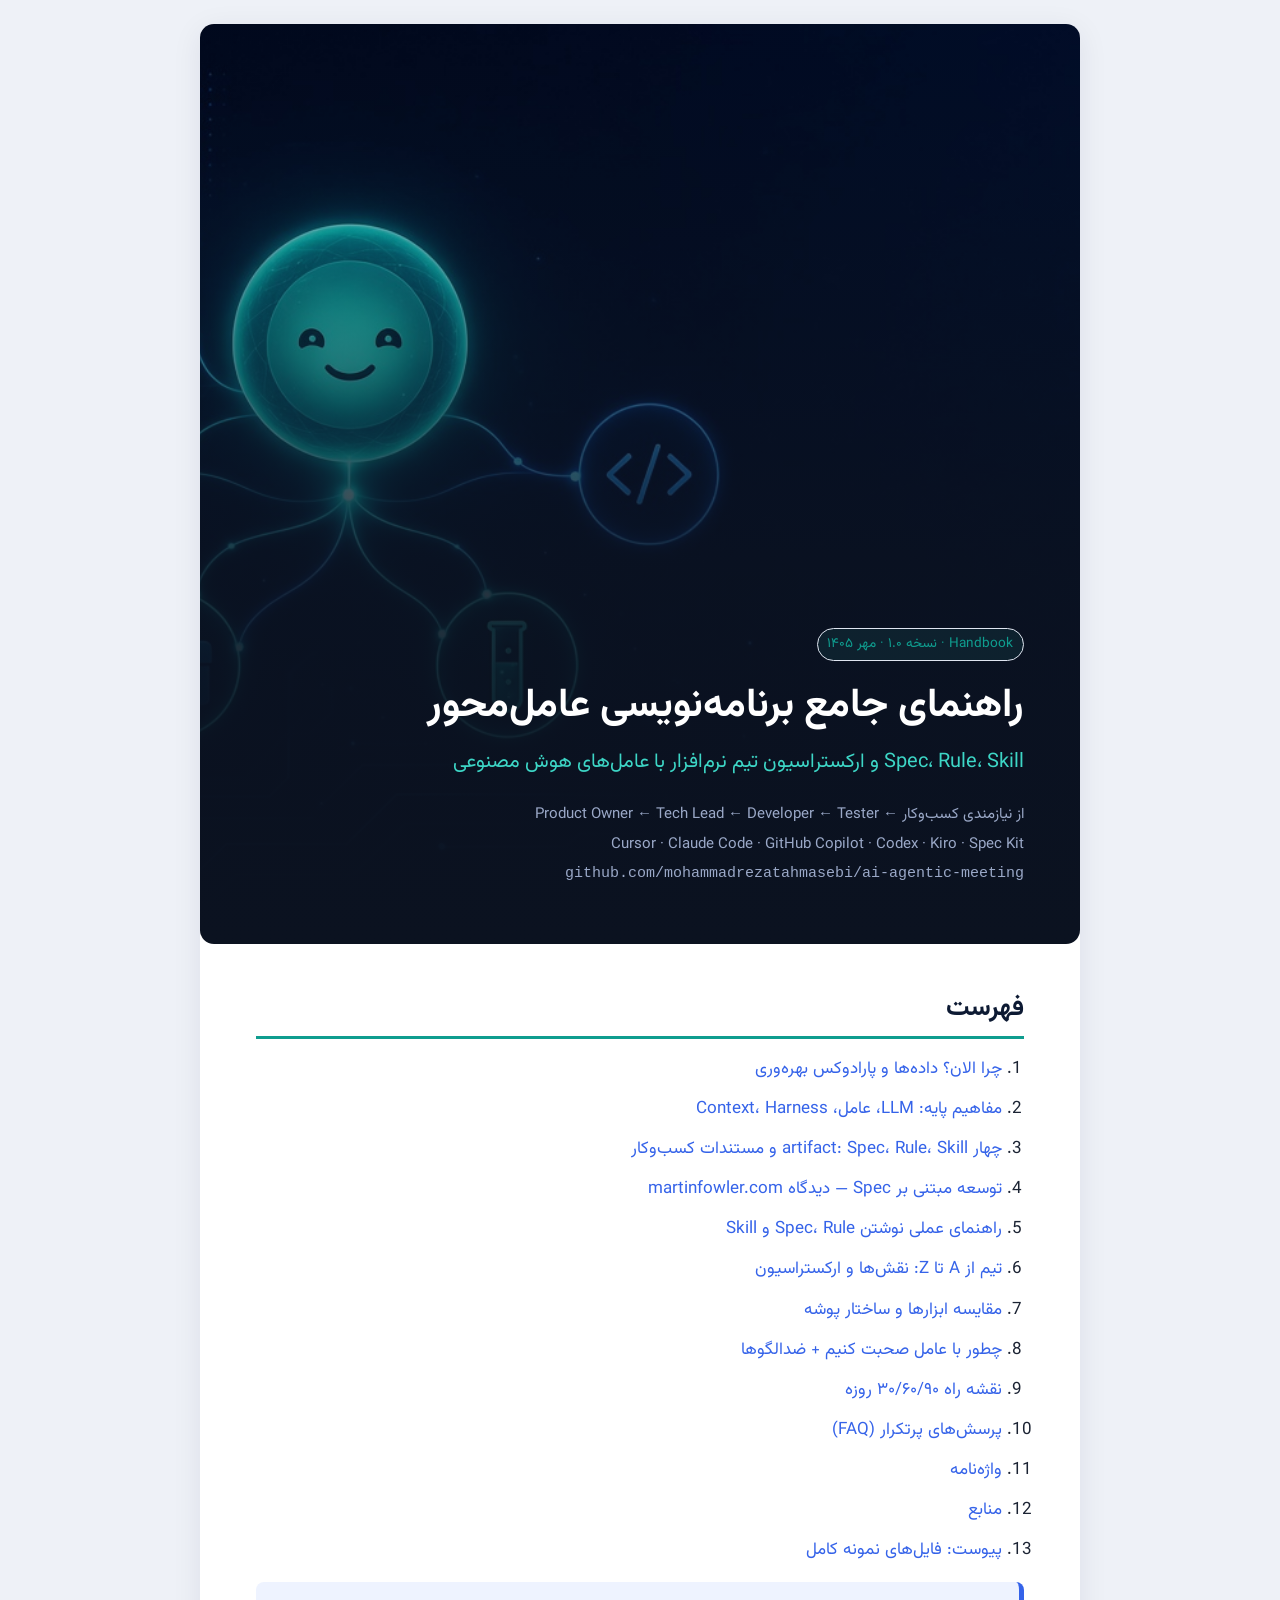
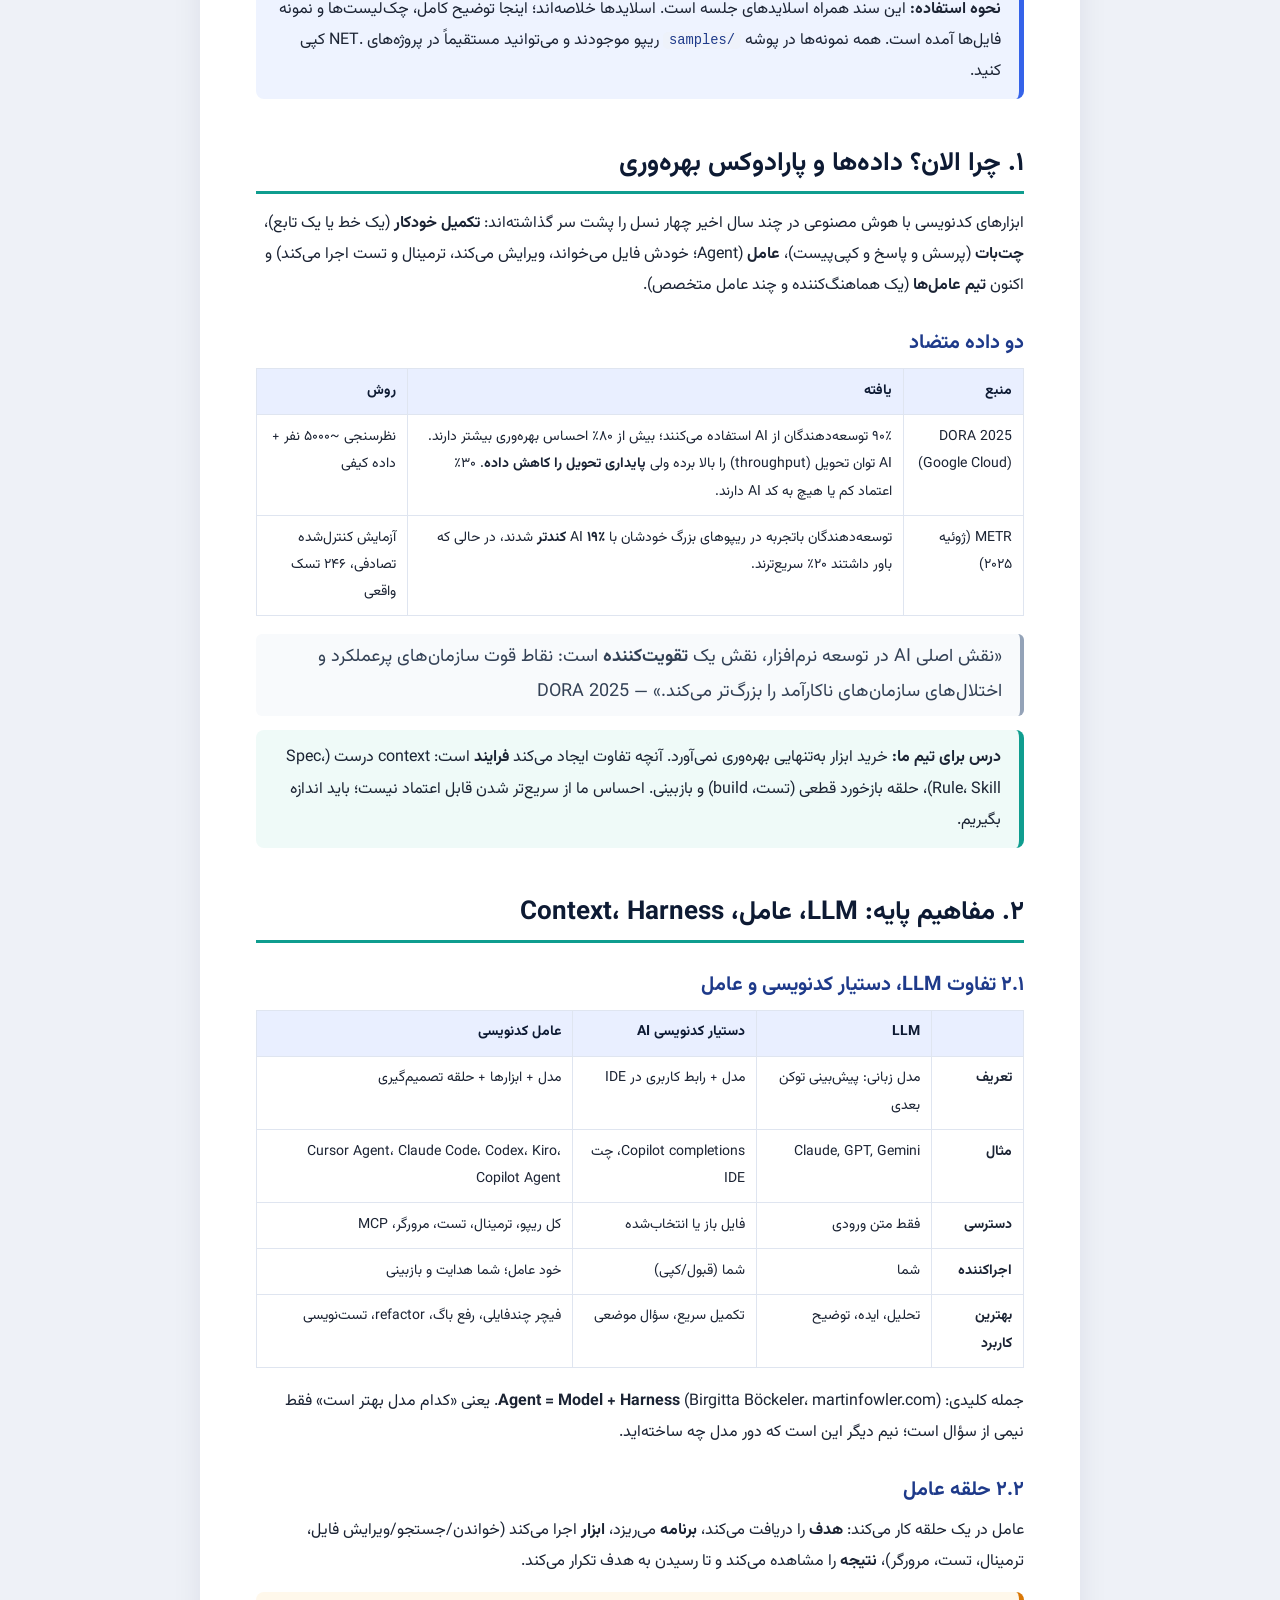
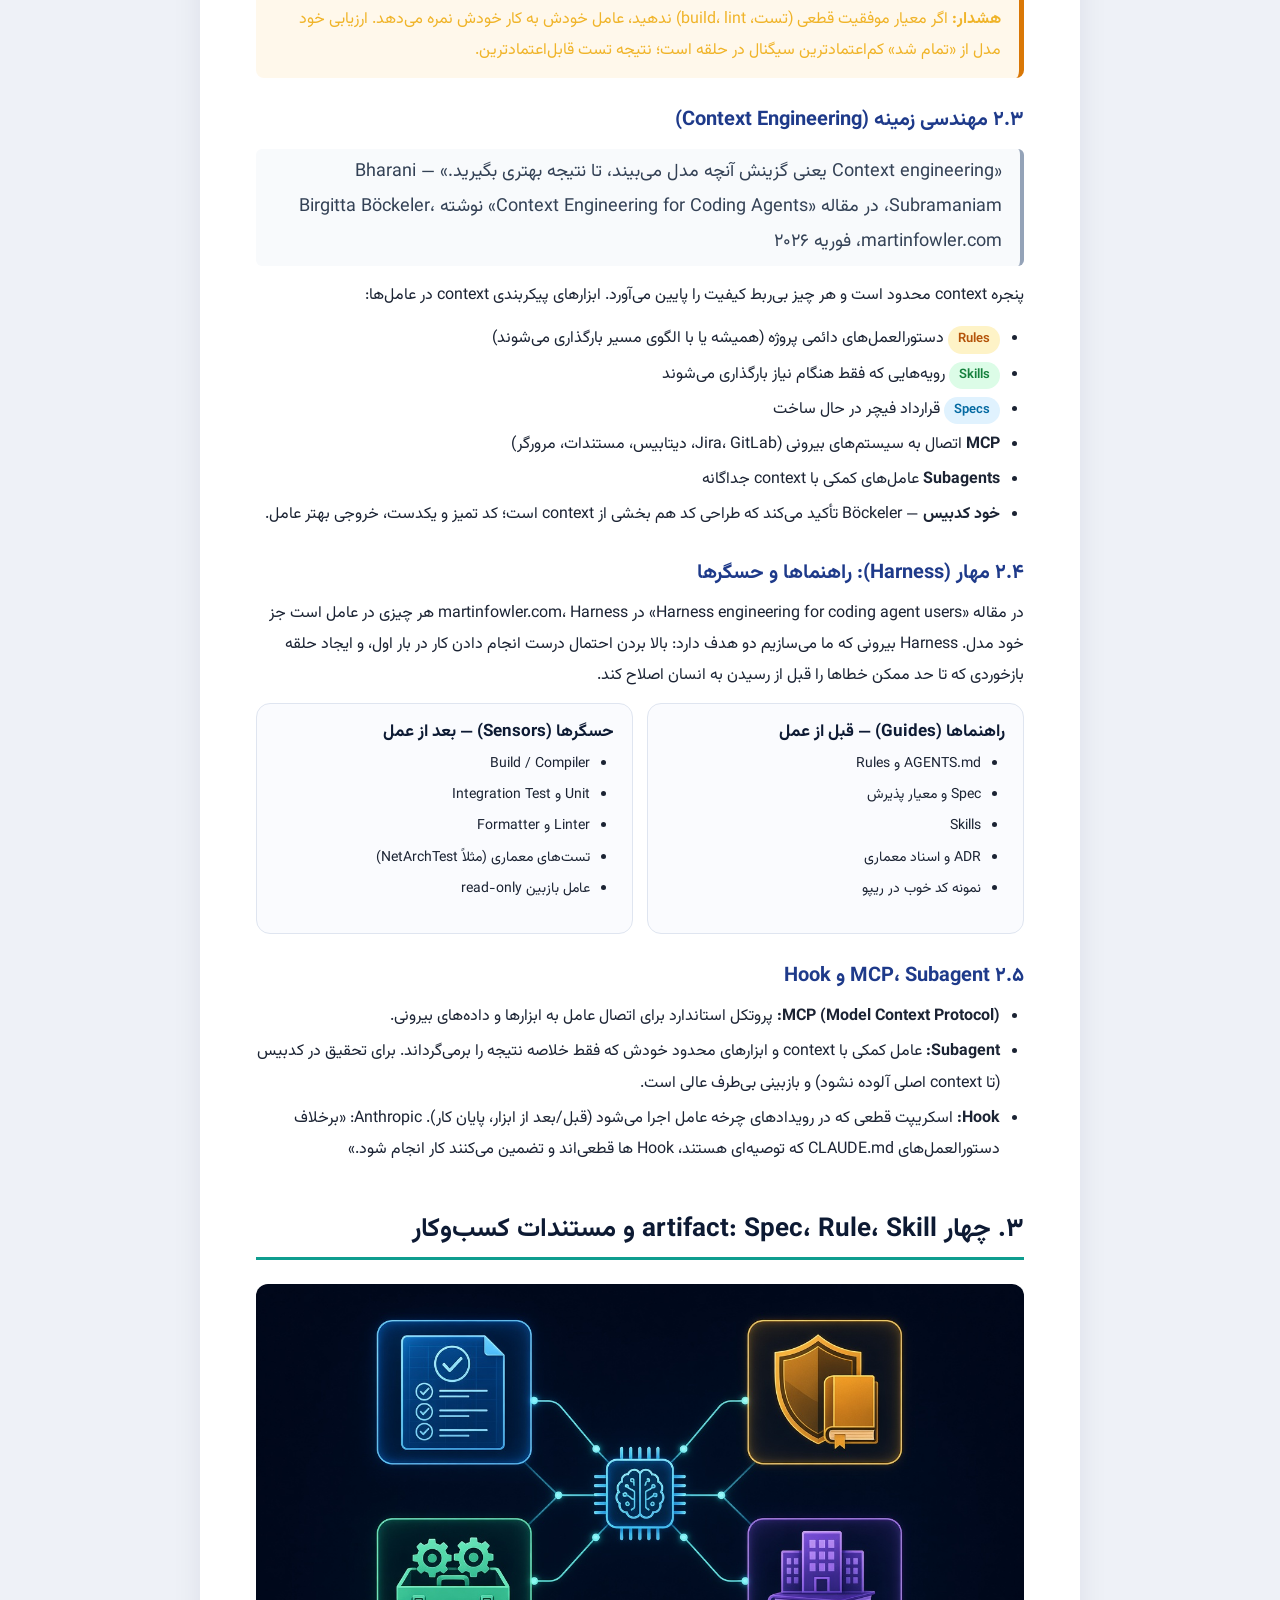
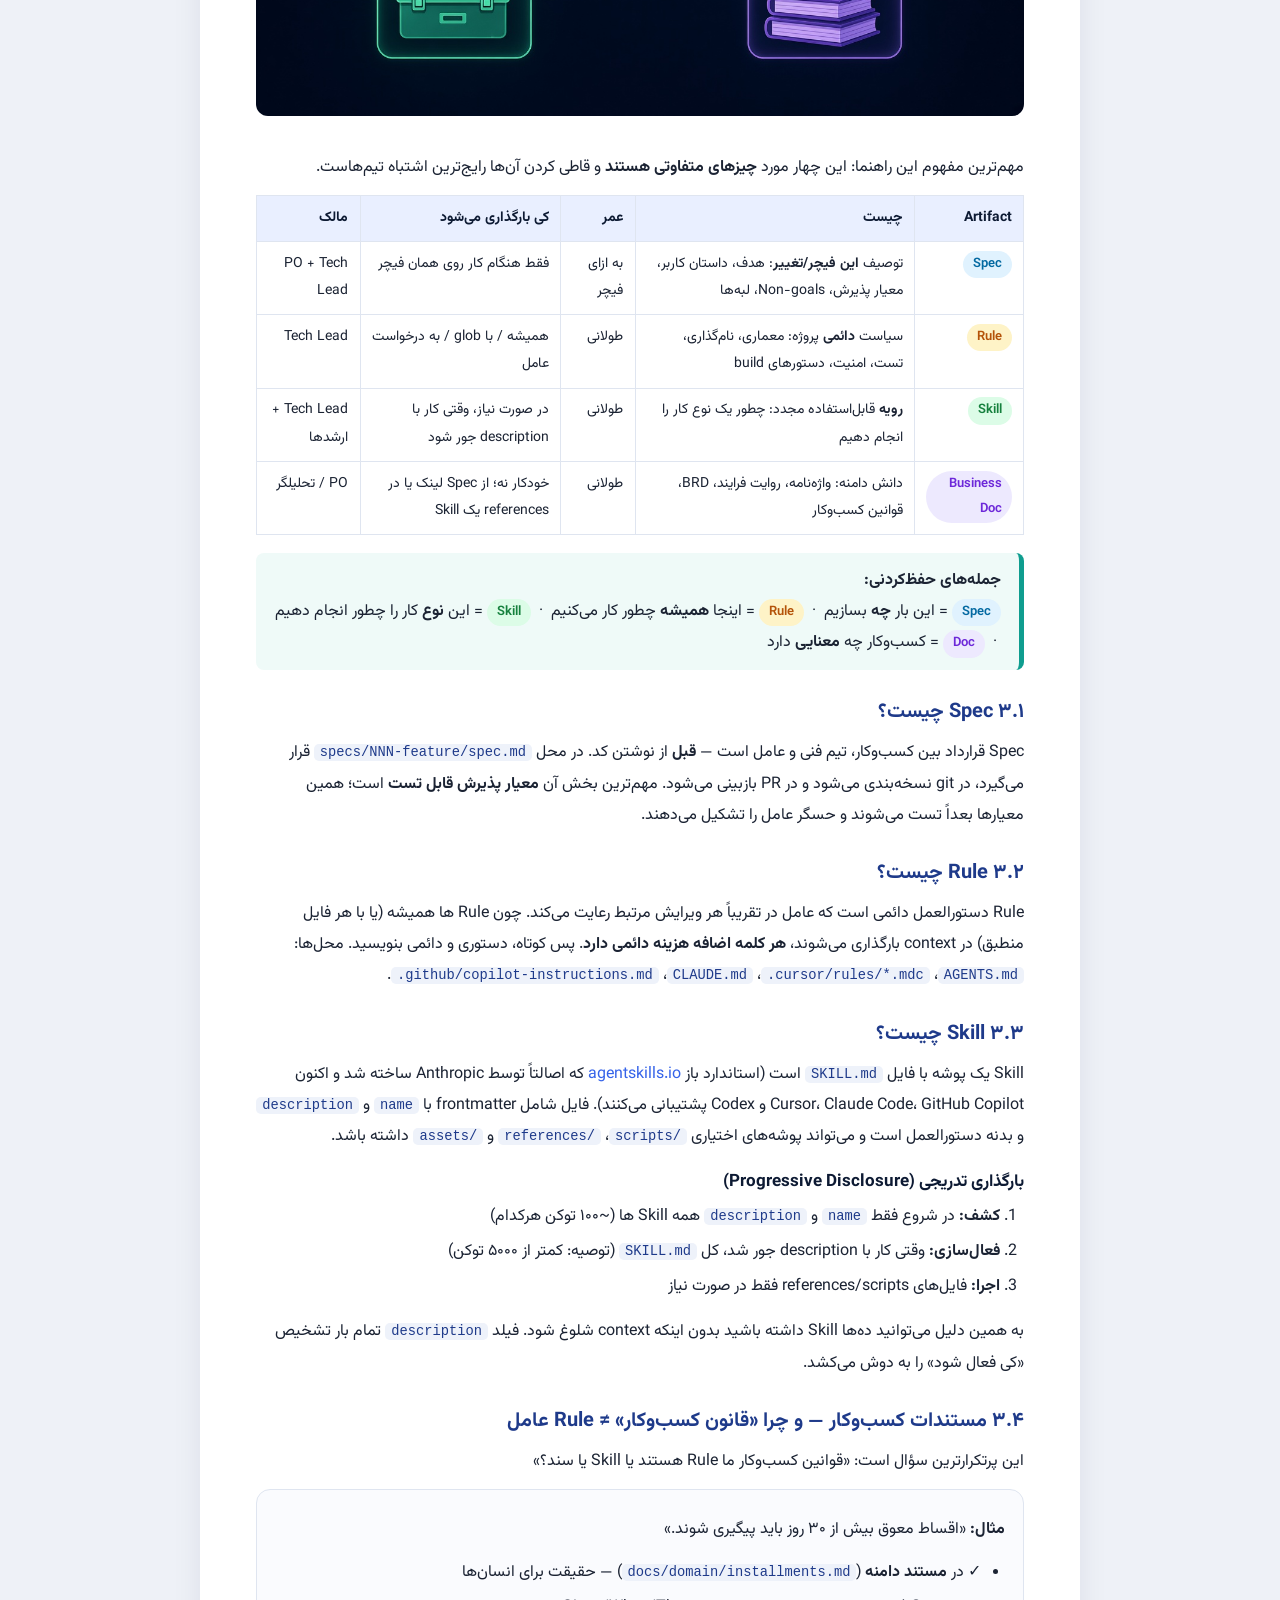
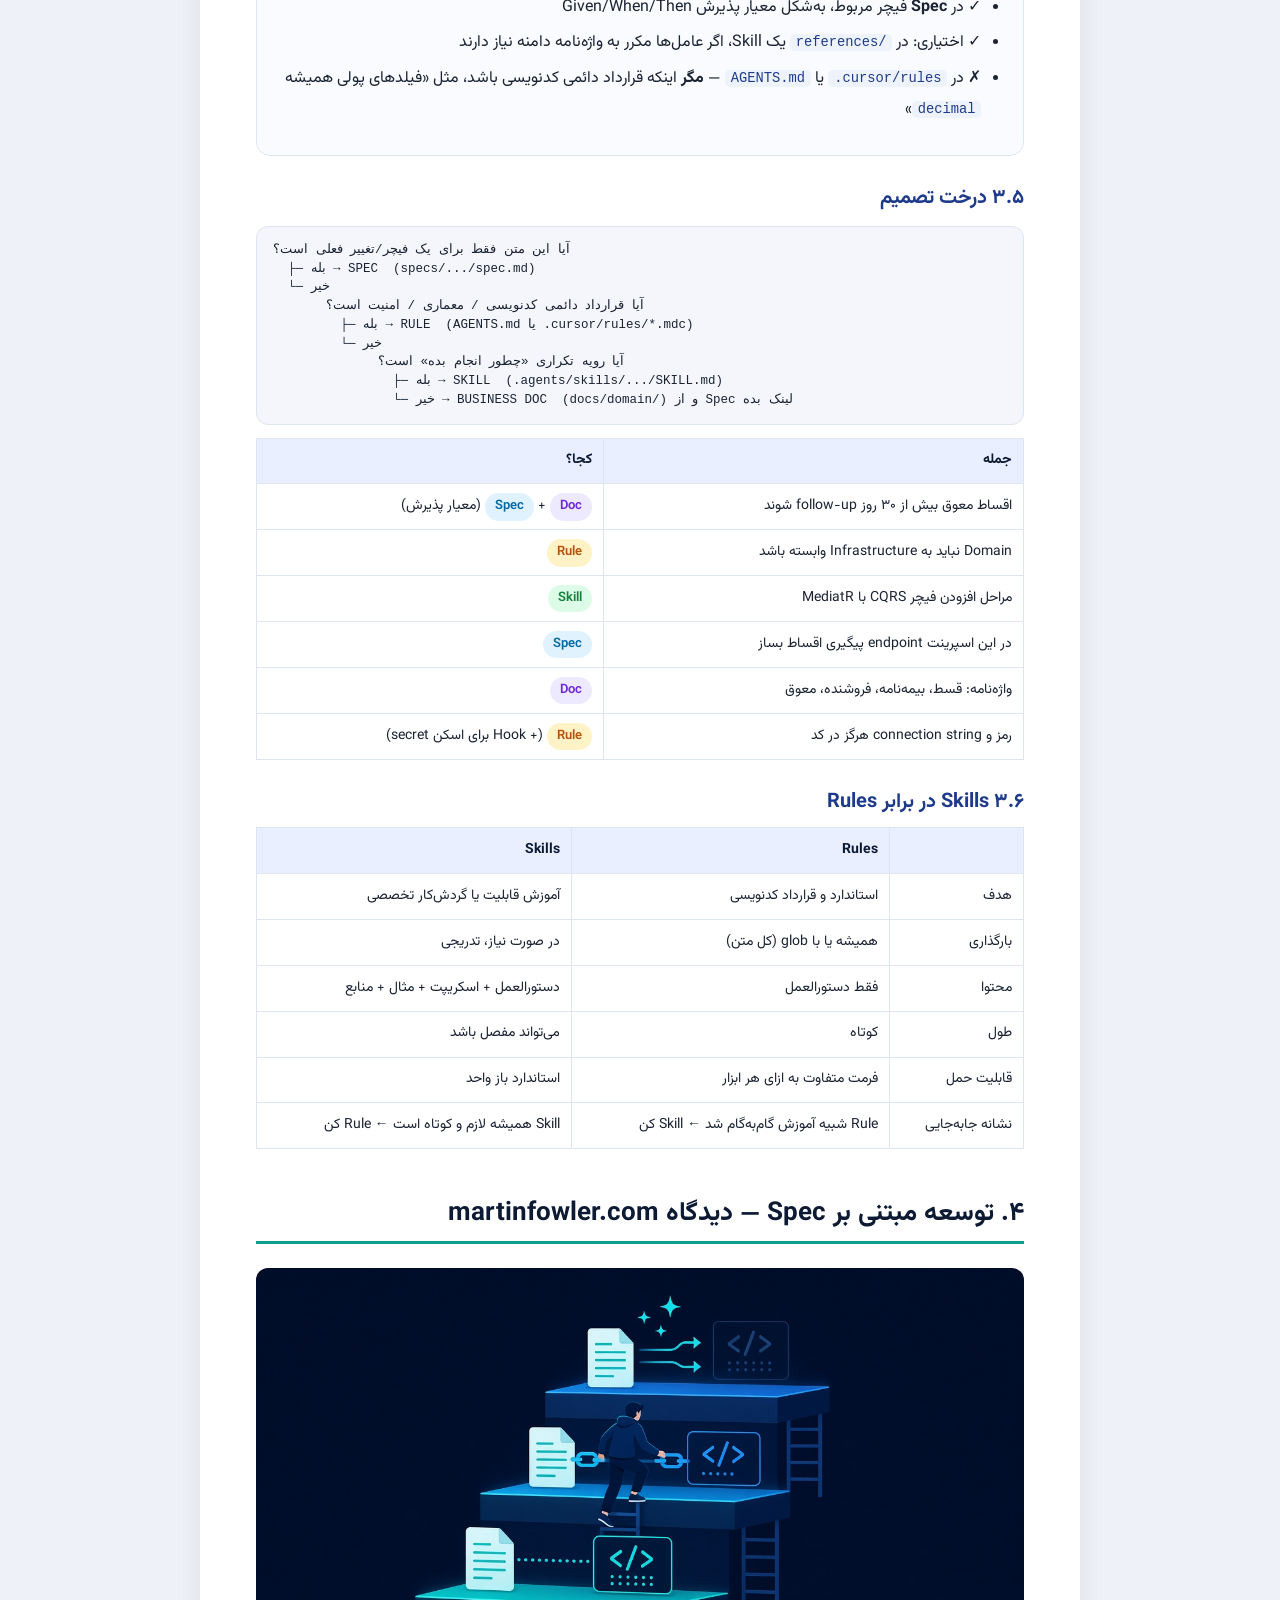
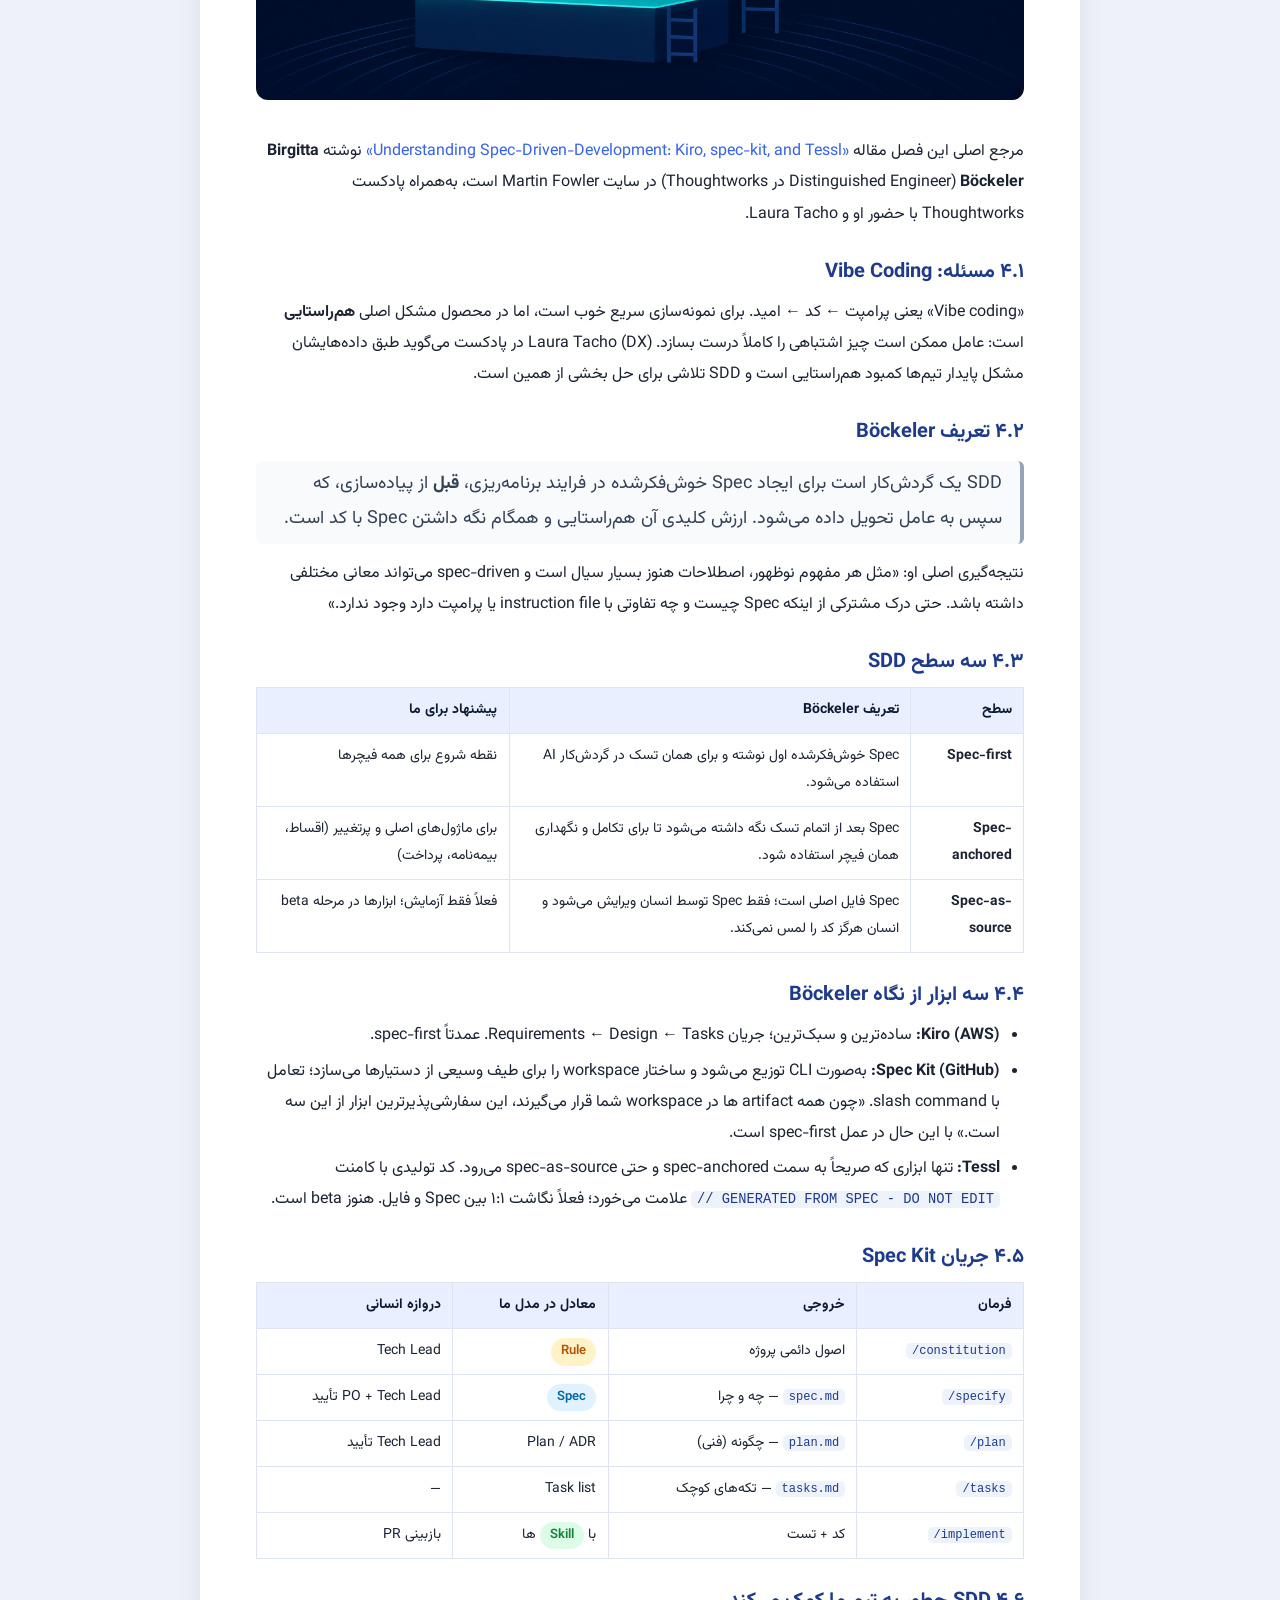
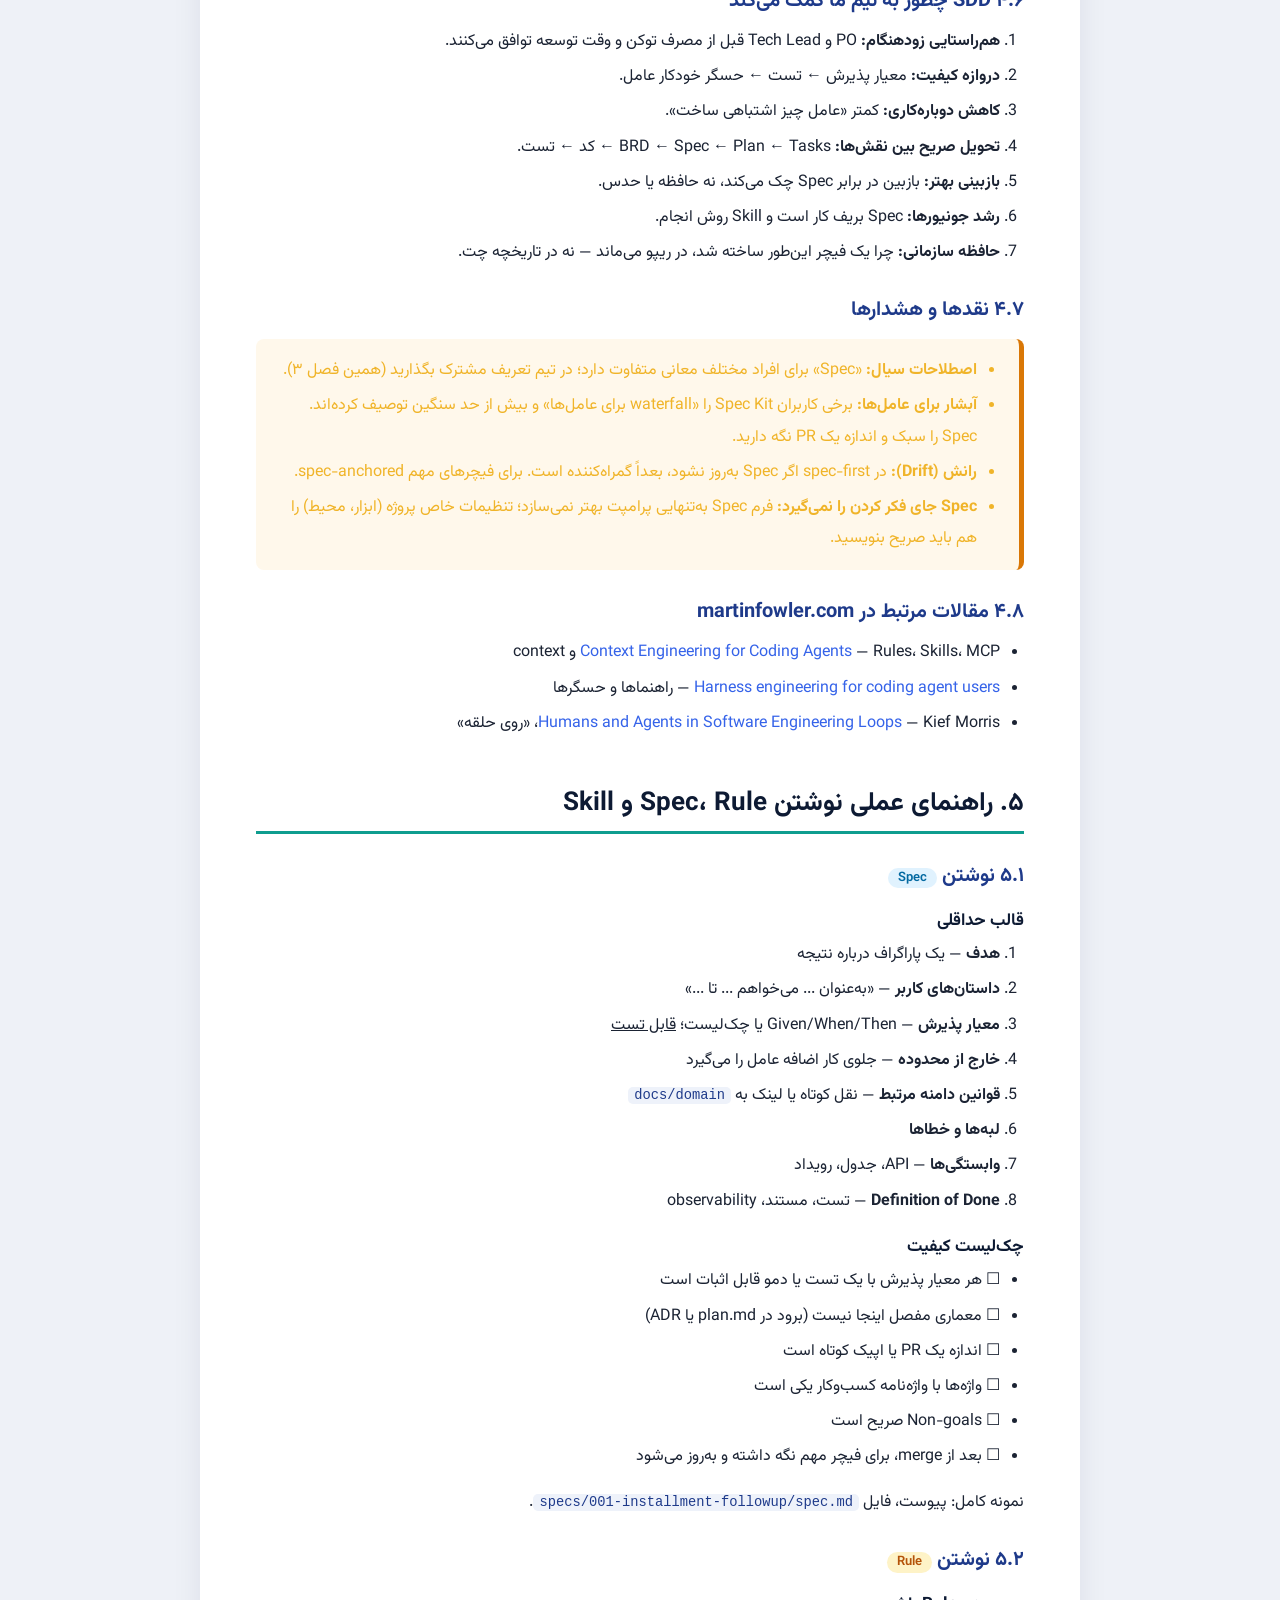
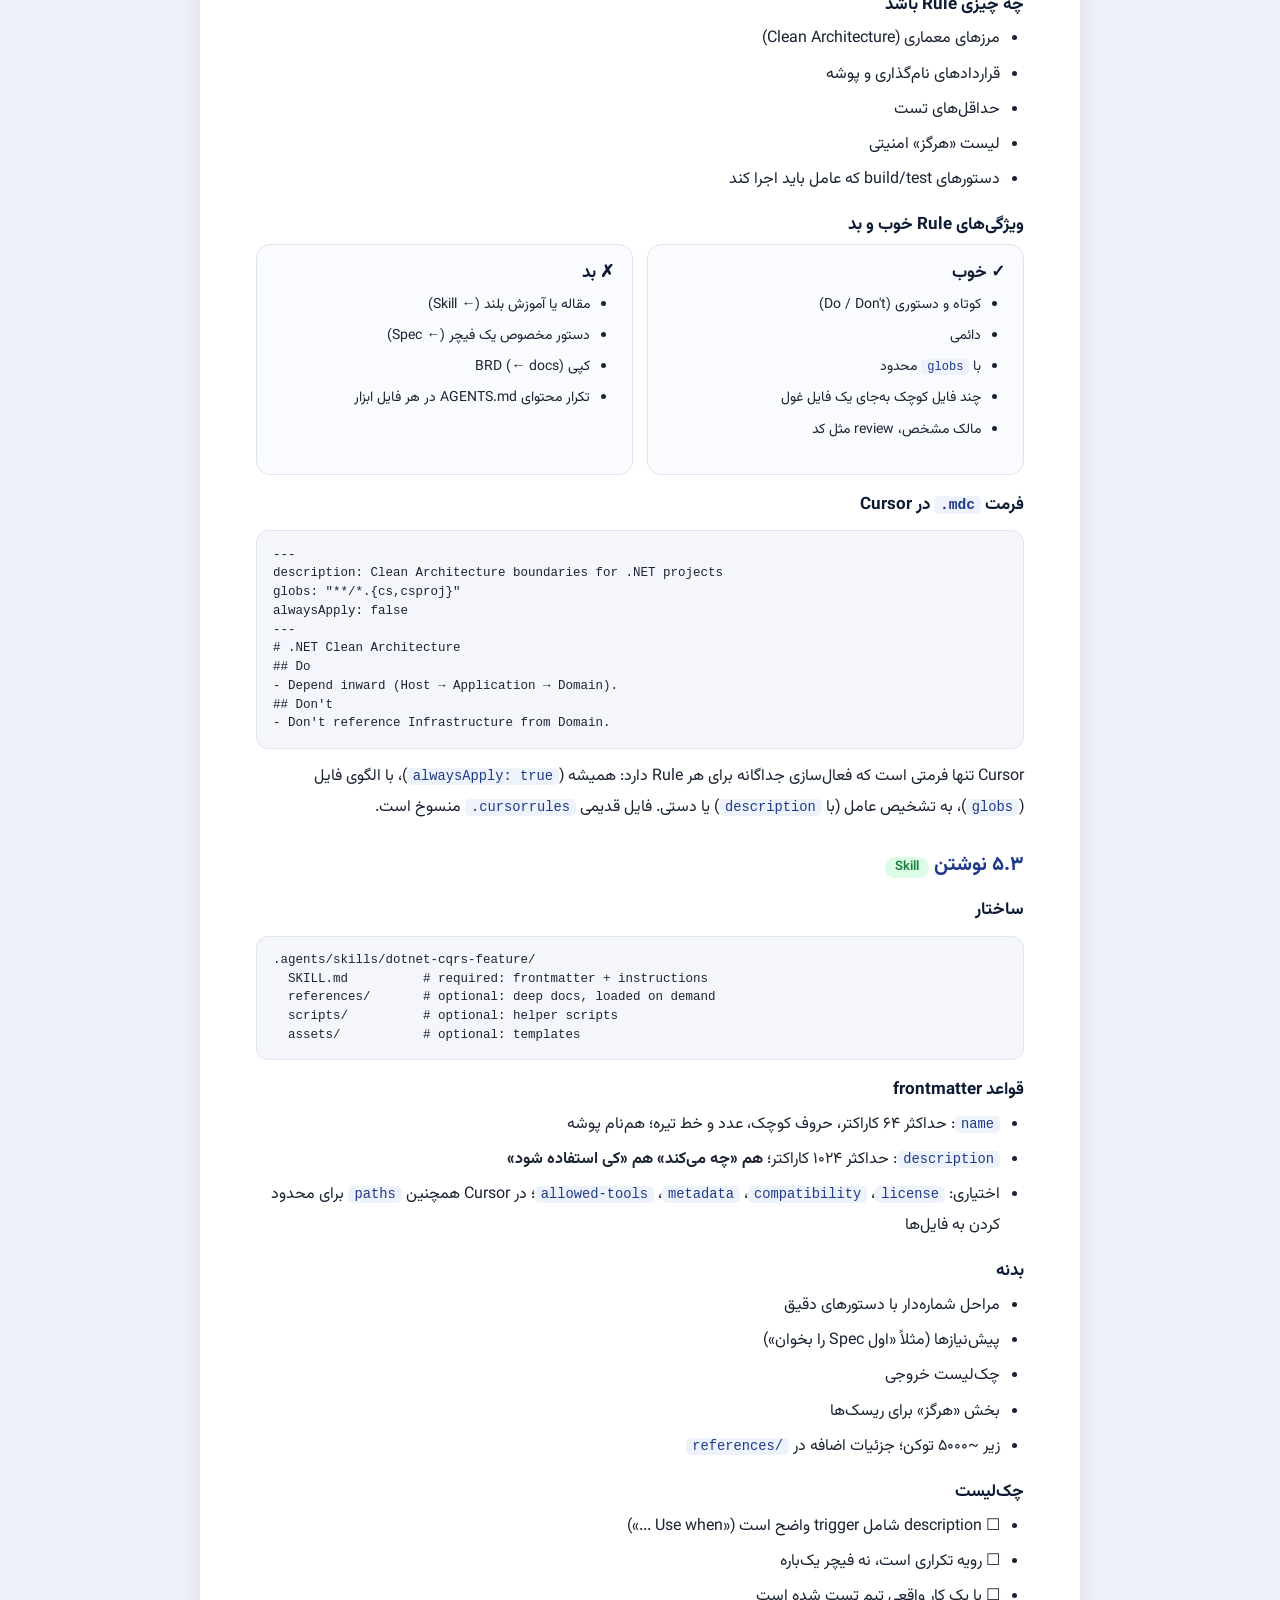
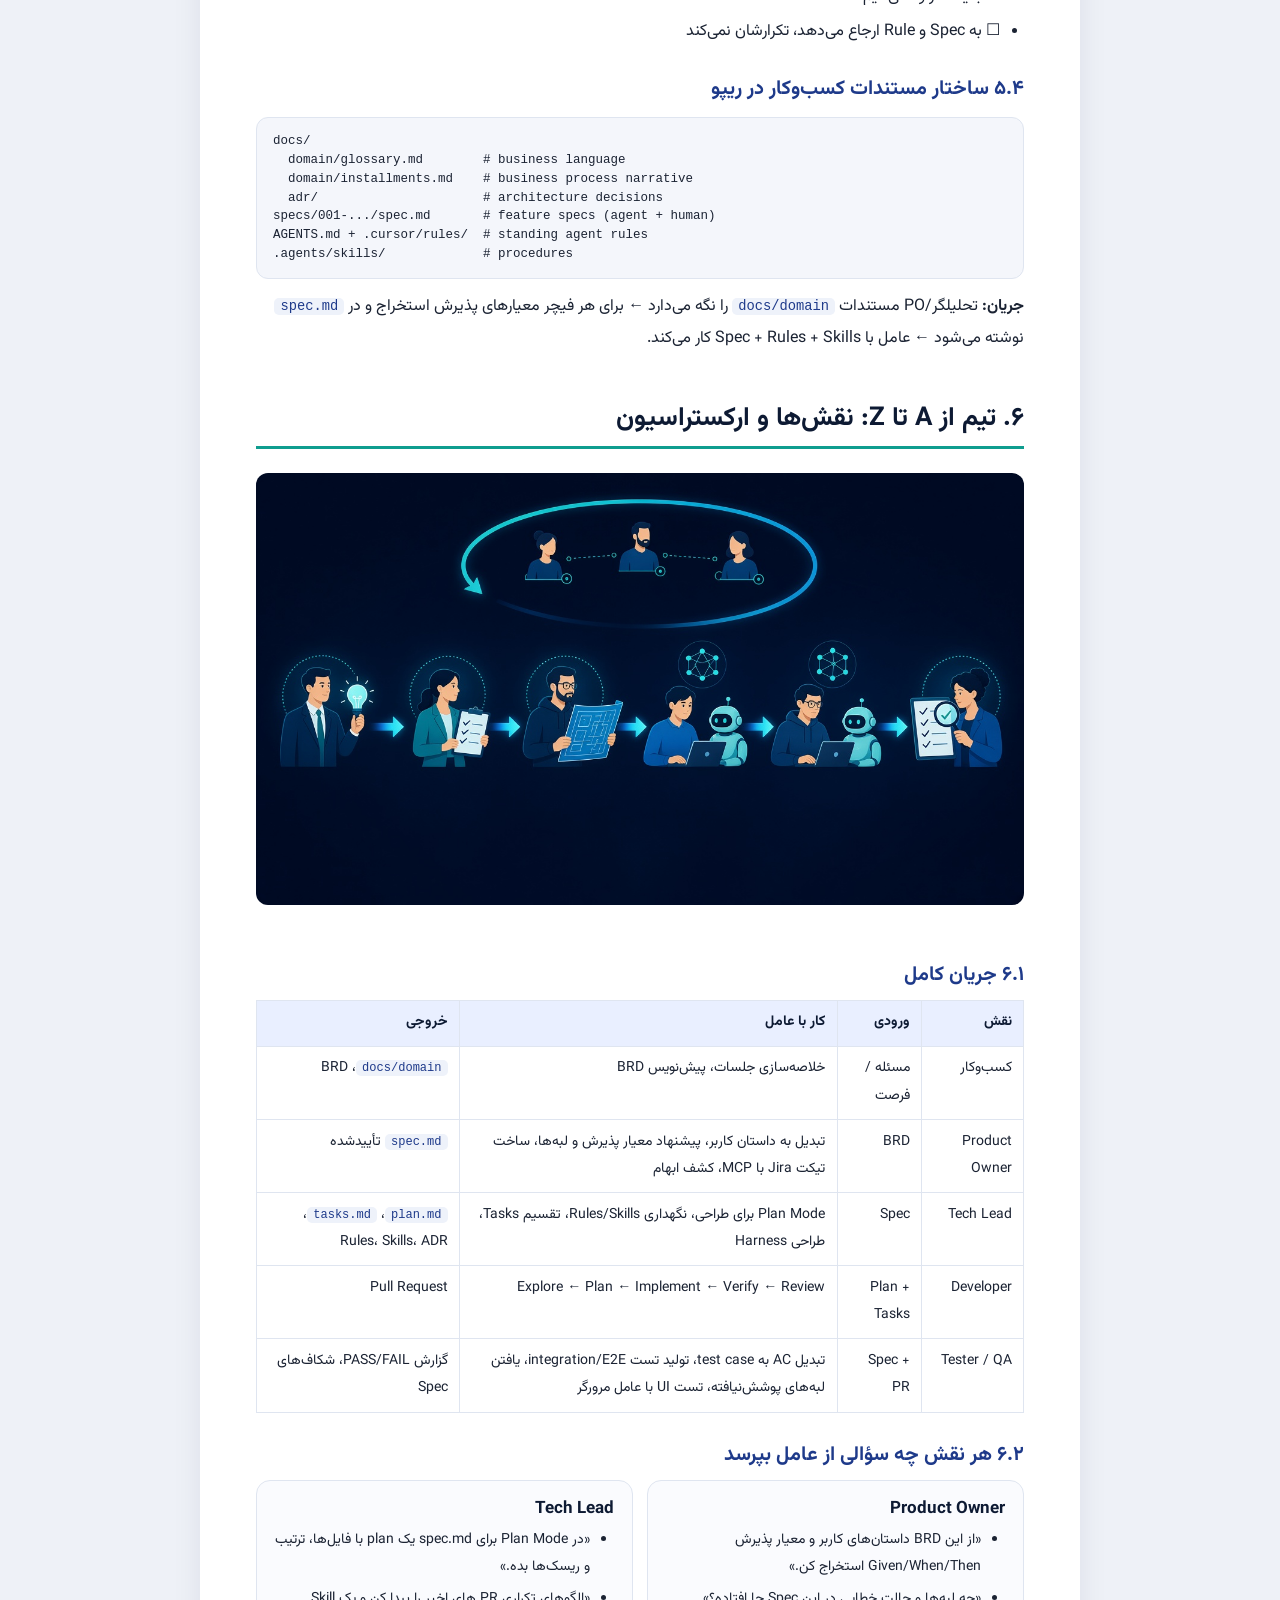
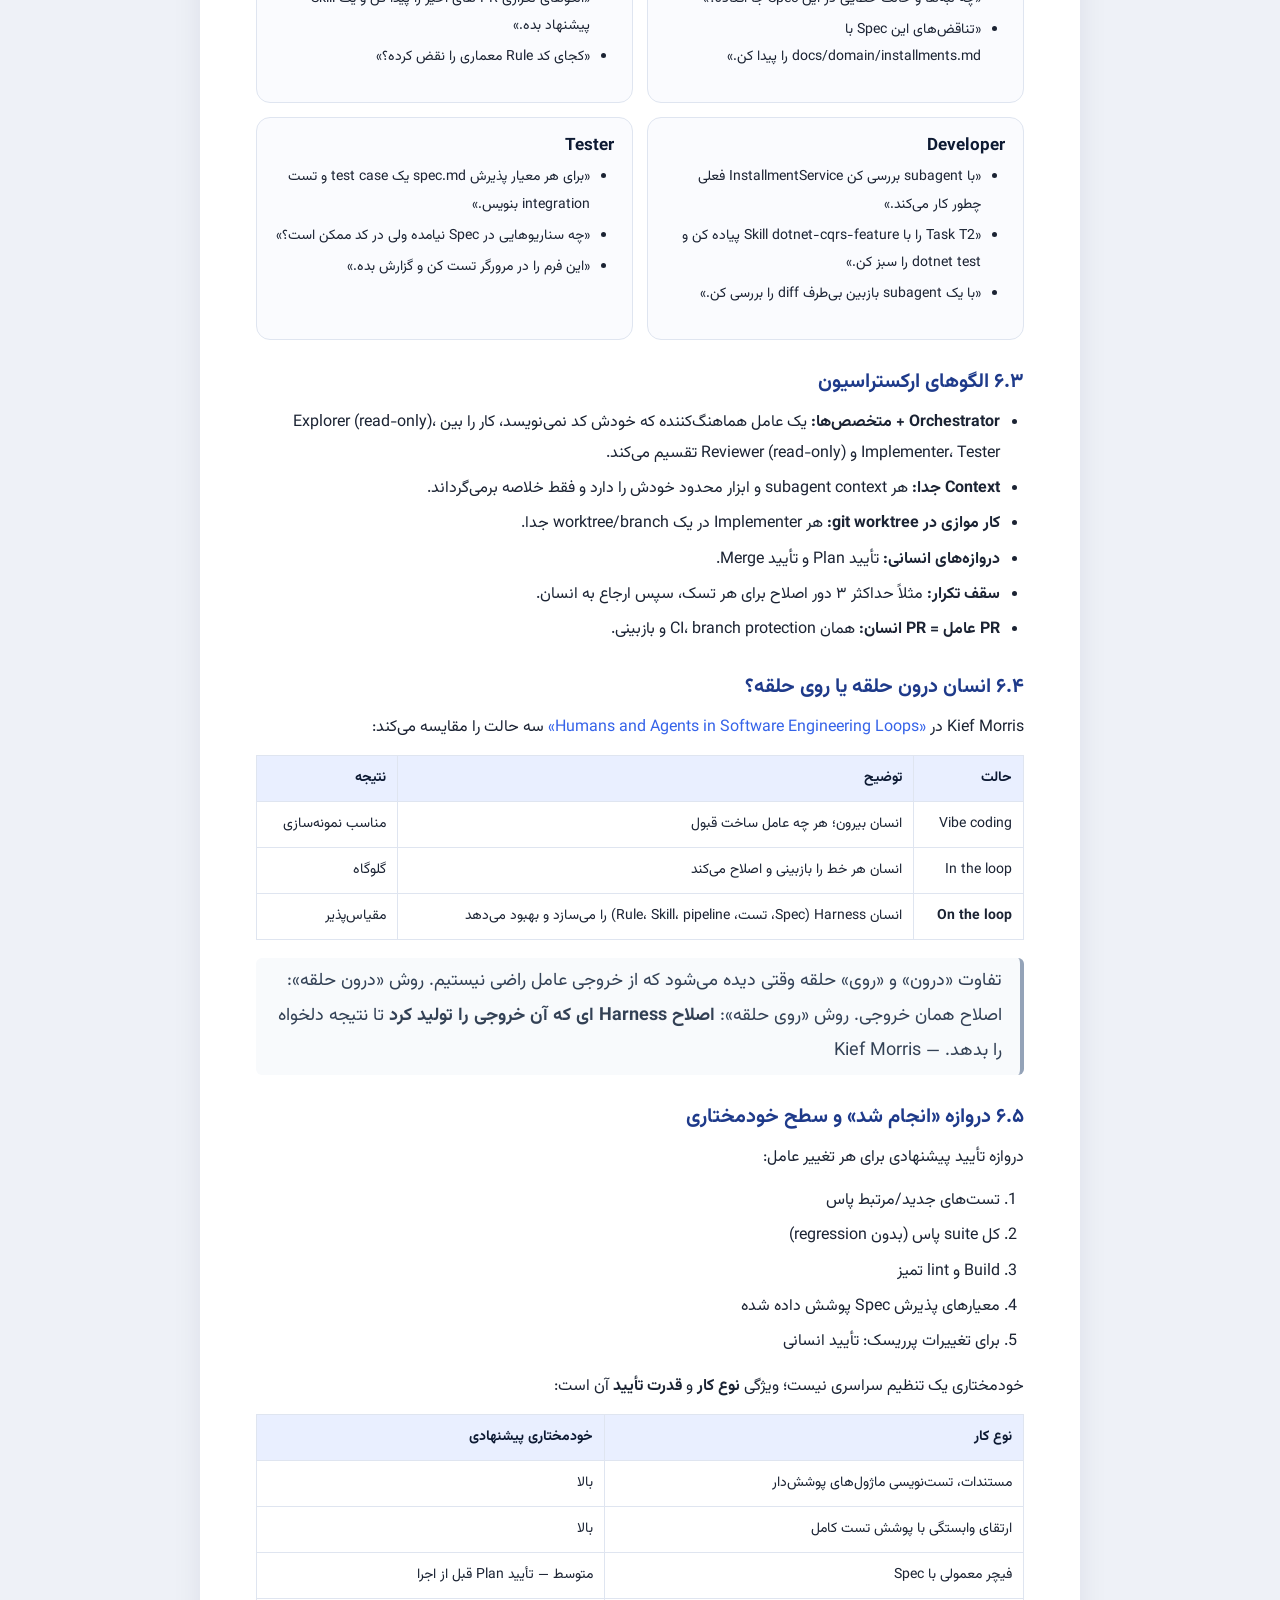
==== handbook.html @ abf14864 "Add agentic coding meeting deck, handbook, and .NET samples Persian slide deck and handbook (HTML + " ====
<!doctype html>
<html lang="fa" dir="rtl">
<head>
<meta charset="utf-8" />
<meta name="viewport" content="width=device-width, initial-scale=1" />
<title>راهنمای جامع برنامه‌نویسی عامل‌محور — Spec، Rule، Skill و تیم</title>
<link rel="stylesheet" href="assets/css/theme.css" />
<style>
  @page { size: A4; margin: 16mm 14mm 18mm; }
  @page :first { margin: 0; }
  :root {
    --bg: #ffffff;
    --text: #1b2333;
    --muted: #5d6b85;
    --border: #dfe5f0;
    --code-bg: #f4f6fb;
    --accent: #0f9d8f;
    --accent-2: #3563e9;
  }
  body {
    background: #eef1f7;
    color: var(--text);
    font-size: 16px;
    line-height: 1.95;
    -webkit-print-color-adjust: exact;
    print-color-adjust: exact;
  }
  .page {
    max-width: 880px;
    margin: 24px auto;
    background: #fff;
    padding: 48px 56px;
    border-radius: 14px;
    box-shadow: 0 6px 30px rgba(20,30,60,0.08);
  }
  h1, h2, h3, h4 { line-height: 1.45; color: #0d1a33; }
  h1 { font-size: 34px; margin: 0 0 8px; }
  h2 {
    font-size: 26px; margin: 46px 0 14px; padding-bottom: 8px;
    border-bottom: 3px solid var(--accent);
    break-after: avoid;
  }
  h3 { font-size: 20px; margin: 28px 0 10px; color: #1e3a8a; break-after: avoid; }
  h4 { font-size: 17px; margin: 18px 0 6px; break-after: avoid; }
  p { margin: 8px 0 12px; }
  ul, ol { padding-right: 24px; margin: 6px 0 14px; }
  li { margin: 4px 0; }
  a { color: var(--accent-2); text-decoration: none; }
  a:hover { text-decoration: underline; }

  pre, .codeblock {
    background: var(--code-bg); color: #1b2333; border: 1px solid var(--border);
    font-size: 12.5px; break-inside: avoid;
  }
  code { background: #eef2fa; padding: 1px 6px; border-radius: 5px; font-size: 0.86em; color: #1e3a8a; white-space: nowrap; }
  pre code { background: none; padding: 0; color: inherit; }

  table.compare { font-size: 14px; break-inside: avoid; margin: 10px 0 18px; }
  table.compare th { background: #e9efff; color: #0d1a33; }
  table.compare th, table.compare td { border-color: var(--border); }

  .card { background: #fafbfe; border-color: var(--border); break-inside: avoid; }
  .callout {
    border-right: 5px solid var(--accent); background: #effaf8;
    padding: 12px 18px; border-radius: 8px; margin: 14px 0; break-inside: avoid;
  }
  .callout.warn { border-right-color: #d97706; background: #fff8eb; }
  .callout.info { border-right-color: var(--accent-2); background: #eef3ff; }
  .quote {
    font-size: 18px; border-right: 4px solid #94a3b8; padding: 6px 18px; margin: 14px 0;
    color: #334155; background: #f8fafc; border-radius: 6px; break-inside: avoid;
  }
  .pill { display: inline-block; padding: 1px 10px; border-radius: 999px; font-size: 13px; font-weight: 600; }
  .pill.spec { background: #e0f2fe; color: #0369a1; }
  .pill.rule { background: #fef3c7; color: #b45309; }
  .pill.skill { background: #dcfce7; color: #15803d; }
  .pill.doc { background: #ede9fe; color: #6d28d9; }

  .cover {
    min-height: 920px; display: flex; flex-direction: column; justify-content: flex-end;
    background:
      linear-gradient(180deg, rgba(11,18,32,0.05) 0%, rgba(11,18,32,0.85) 60%, #0b1220 100%),
      url("assets/img/cover.jpg") center top / cover no-repeat;
    color: #e8eefc; border-radius: 14px; padding: 56px; margin: -48px -56px 0;
    break-after: page;
  }
  .cover h1 { color: #fff; font-size: 40px; }
  .cover .sub { font-size: 20px; color: #3dd6c6; margin-bottom: 18px; }
  .cover .meta { color: #9aa8c7; font-size: 15px; }

  .toc { break-after: page; }
  .toc ol { padding-right: 22px; font-size: 17px; }
  .toc li { margin: 7px 0; }

  .chapter-img { width: 100%; border-radius: 12px; margin: 10px 0 16px; break-inside: avoid; }
  .file-title { font-family: var(--mono); font-size: 13px; color: var(--muted); direction: ltr; text-align: left; margin: 14px 0 4px; }
  .faq h4 { color: #0f766e; }
  .faq .item { break-inside: avoid; border-bottom: 1px dashed var(--border); padding-bottom: 8px; }
  .refs li { direction: ltr; text-align: left; font-size: 14px; }
  .small { font-size: 14px; }
  .grid-2 { gap: 14px; }

  @media print {
    body { background: #fff; }
    .page { box-shadow: none; margin: 0; padding: 0; max-width: none; border-radius: 0; }
    .cover { margin: 0; height: 297mm; min-height: 0; border-radius: 0; padding: 22mm 18mm; }
    a { color: #1e40af; }
    h2 { break-before: page; }
    h2.no-break { break-before: auto; }
  }
</style>
</head>
<body>
<div class="page">

<!-- ================= COVER ================= -->
<section class="cover">
  <span class="badge" style="width:max-content">Handbook · نسخه ۱.۰ · مهر ۱۴۰۵</span>
  <h1 style="margin-top:16px">راهنمای جامع برنامه‌نویسی عامل‌محور</h1>
  <div class="sub">Spec، Rule، Skill و ارکستراسیون تیم نرم‌افزار با عامل‌های هوش مصنوعی</div>
  <div class="meta">از نیازمندی کسب‌وکار ← Product Owner ← Tech Lead ← Developer ← Tester<br/>
  Cursor · Claude Code · GitHub Copilot · Codex · Kiro · Spec Kit<br/>
  <span class="ltr" style="direction:ltr">github.com/mohammadrezatahmasebi/ai-agentic-meeting</span></div>
</section>

<!-- ================= TOC ================= -->
<section class="toc">
  <h2 class="no-break">فهرست</h2>
  <ol>
    <li><a href="#ch1">چرا الان؟ داده‌ها و پارادوکس بهره‌وری</a></li>
    <li><a href="#ch2">مفاهیم پایه: LLM، عامل، Context، Harness</a></li>
    <li><a href="#ch3">چهار artifact: Spec، Rule، Skill و مستندات کسب‌وکار</a></li>
    <li><a href="#ch4">توسعه مبتنی بر Spec — دیدگاه martinfowler.com</a></li>
    <li><a href="#ch5">راهنمای عملی نوشتن Spec، Rule و Skill</a></li>
    <li><a href="#ch6">تیم از A تا Z: نقش‌ها و ارکستراسیون</a></li>
    <li><a href="#ch7">مقایسه ابزارها و ساختار پوشه</a></li>
    <li><a href="#ch8">چطور با عامل صحبت کنیم + ضدالگوها</a></li>
    <li><a href="#ch9">نقشه راه ۳۰/۶۰/۹۰ روزه</a></li>
    <li><a href="#ch10">پرسش‌های پرتکرار (FAQ)</a></li>
    <li><a href="#ch11">واژه‌نامه</a></li>
    <li><a href="#ch12">منابع</a></li>
    <li><a href="#appx">پیوست: فایل‌های نمونه کامل</a></li>
  </ol>
  <div class="callout info">
    <b>نحوه استفاده:</b> این سند همراه اسلایدهای جلسه است. اسلایدها خلاصه‌اند؛ اینجا توضیح کامل، چک‌لیست‌ها و نمونه فایل‌ها آمده است. همه نمونه‌ها در پوشه <code>samples/</code> ریپو موجودند و می‌توانید مستقیماً در پروژه‌های .NET کپی کنید.
  </div>
</section>

<!-- ================= CH1 ================= -->
<h2 id="ch1">۱. چرا الان؟ داده‌ها و پارادوکس بهره‌وری</h2>
<p>ابزارهای کدنویسی با هوش مصنوعی در چند سال اخیر چهار نسل را پشت سر گذاشته‌اند: <b>تکمیل خودکار</b> (یک خط یا یک تابع)، <b>چت‌بات</b> (پرسش و پاسخ و کپی‌پیست)، <b>عامل</b> (Agent؛ خودش فایل می‌خواند، ویرایش می‌کند، ترمینال و تست اجرا می‌کند) و اکنون <b>تیم عامل‌ها</b> (یک هماهنگ‌کننده و چند عامل متخصص).</p>

<h3>دو داده متضاد</h3>
<table class="compare">
  <tr><th>منبع</th><th>یافته</th><th>روش</th></tr>
  <tr><td>DORA 2025 (Google Cloud)</td><td>۹۰٪ توسعه‌دهندگان از AI استفاده می‌کنند؛ بیش از ۸۰٪ احساس بهره‌وری بیشتر دارند. AI توان تحویل (throughput) را بالا برده ولی <b>پایداری تحویل را کاهش داده</b>. ۳۰٪ اعتماد کم یا هیچ به کد AI دارند.</td><td>نظرسنجی ~۵۰۰۰ نفر + داده کیفی</td></tr>
  <tr><td>METR (ژوئیه ۲۰۲۵)</td><td>توسعه‌دهندگان باتجربه در ریپوهای بزرگ خودشان با AI <b>۱۹٪ کندتر</b> شدند، در حالی که باور داشتند ۲۰٪ سریع‌ترند.</td><td>آزمایش کنترل‌شده تصادفی، ۲۴۶ تسک واقعی</td></tr>
</table>

<div class="quote">«نقش اصلی AI در توسعه نرم‌افزار، نقش یک <b>تقویت‌کننده</b> است: نقاط قوت سازمان‌های پرعملکرد و اختلال‌های سازمان‌های ناکارآمد را بزرگ‌تر می‌کند.» — DORA 2025</div>

<div class="callout">
  <b>درس برای تیم ما:</b> خرید ابزار به‌تنهایی بهره‌وری نمی‌آورد. آنچه تفاوت ایجاد می‌کند <b>فرایند</b> است: context درست (Spec، Rule، Skill)، حلقه بازخورد قطعی (تست، build) و بازبینی. احساس ما از سریع‌تر شدن قابل اعتماد نیست؛ باید اندازه بگیریم.
</div>

<!-- ================= CH2 ================= -->
<h2 id="ch2">۲. مفاهیم پایه: LLM، عامل، Context، Harness</h2>

<h3>۲.۱ تفاوت LLM، دستیار کدنویسی و عامل</h3>
<table class="compare">
  <tr><th></th><th>LLM</th><th>دستیار کدنویسی AI</th><th>عامل کدنویسی</th></tr>
  <tr><td><b>تعریف</b></td><td>مدل زبانی: پیش‌بینی توکن بعدی</td><td>مدل + رابط کاربری در IDE</td><td>مدل + ابزارها + حلقه تصمیم‌گیری</td></tr>
  <tr><td><b>مثال</b></td><td>Claude, GPT, Gemini</td><td>Copilot completions، چت IDE</td><td>Cursor Agent، Claude Code، Codex، Kiro، Copilot Agent</td></tr>
  <tr><td><b>دسترسی</b></td><td>فقط متن ورودی</td><td>فایل باز یا انتخاب‌شده</td><td>کل ریپو، ترمینال، تست، مرورگر، MCP</td></tr>
  <tr><td><b>اجراکننده</b></td><td>شما</td><td>شما (قبول/کپی)</td><td>خود عامل؛ شما هدایت و بازبینی</td></tr>
  <tr><td><b>بهترین کاربرد</b></td><td>تحلیل، ایده، توضیح</td><td>تکمیل سریع، سؤال موضعی</td><td>فیچر چندفایلی، رفع باگ، refactor، تست‌نویسی</td></tr>
</table>
<p>جمله کلیدی: <b>Agent = Model + Harness</b> (Birgitta Böckeler، martinfowler.com). یعنی «کدام مدل بهتر است» فقط نیمی از سؤال است؛ نیم دیگر این است که دور مدل چه ساخته‌اید.</p>

<h3>۲.۲ حلقه عامل</h3>
<p>عامل در یک حلقه کار می‌کند: <b>هدف</b> را دریافت می‌کند، <b>برنامه</b> می‌ریزد، <b>ابزار</b> اجرا می‌کند (خواندن/جستجو/ویرایش فایل، ترمینال، تست، مرورگر)، <b>نتیجه</b> را مشاهده می‌کند و تا رسیدن به هدف تکرار می‌کند.</p>
<div class="callout warn"><b>هشدار:</b> اگر معیار موفقیت قطعی (تست، build، lint) ندهید، عامل خودش به کار خودش نمره می‌دهد. ارزیابی خود مدل از «تمام شد» کم‌اعتمادترین سیگنال در حلقه است؛ نتیجه تست قابل‌اعتمادترین.</div>

<h3>۲.۳ مهندسی زمینه (Context Engineering)</h3>
<div class="quote">«Context engineering یعنی گزینش آنچه مدل می‌بیند، تا نتیجه بهتری بگیرید.» — Bharani Subramaniam، در مقاله «Context Engineering for Coding Agents» نوشته Birgitta Böckeler، martinfowler.com، فوریه ۲۰۲۶</div>
<p>پنجره context محدود است و هر چیز بی‌ربط کیفیت را پایین می‌آورد. ابزارهای پیکربندی context در عامل‌ها:</p>
<ul>
  <li><span class="pill rule">Rules</span> دستورالعمل‌های دائمی پروژه (همیشه یا با الگوی مسیر بارگذاری می‌شوند)</li>
  <li><span class="pill skill">Skills</span> رویه‌هایی که فقط هنگام نیاز بارگذاری می‌شوند</li>
  <li><span class="pill spec">Specs</span> قرارداد فیچر در حال ساخت</li>
  <li><b>MCP</b> اتصال به سیستم‌های بیرونی (Jira، GitLab، دیتابیس، مستندات، مرورگر)</li>
  <li><b>Subagents</b> عامل‌های کمکی با context جداگانه</li>
  <li><b>خود کدبیس</b> — Böckeler تأکید می‌کند که طراحی کد هم بخشی از context است؛ کد تمیز و یکدست، خروجی بهتر عامل.</li>
</ul>

<h3>۲.۴ مهار (Harness): راهنماها و حسگرها</h3>
<p>در مقاله «Harness engineering for coding agent users» در martinfowler.com، Harness هر چیزی در عامل است جز خود مدل. Harness بیرونی که ما می‌سازیم دو هدف دارد: بالا بردن احتمال درست انجام دادن کار در بار اول، و ایجاد حلقه بازخوردی که تا حد ممکن خطاها را قبل از رسیدن به انسان اصلاح کند.</p>
<div class="grid-2">
  <div class="card"><h4>راهنماها (Guides) — قبل از عمل</h4><ul class="small"><li>AGENTS.md و Rules</li><li>Spec و معیار پذیرش</li><li>Skills</li><li>ADR و اسناد معماری</li><li>نمونه کد خوب در ریپو</li></ul></div>
  <div class="card"><h4>حسگرها (Sensors) — بعد از عمل</h4><ul class="small"><li>Build / Compiler</li><li>Unit و Integration Test</li><li>Linter و Formatter</li><li>تست‌های معماری (مثلاً NetArchTest)</li><li>عامل بازبین read-only</li></ul></div>
</div>

<h3>۲.۵ MCP، Subagent و Hook</h3>
<ul>
  <li><b>MCP (Model Context Protocol):</b> پروتکل استاندارد برای اتصال عامل به ابزارها و داده‌های بیرونی.</li>
  <li><b>Subagent:</b> عامل کمکی با context و ابزارهای محدود خودش که فقط خلاصه نتیجه را برمی‌گرداند. برای تحقیق در کدبیس (تا context اصلی آلوده نشود) و بازبینی بی‌طرف عالی است.</li>
  <li><b>Hook:</b> اسکریپت قطعی که در رویدادهای چرخه عامل اجرا می‌شود (قبل/بعد از ابزار، پایان کار). Anthropic: «برخلاف دستورالعمل‌های CLAUDE.md که توصیه‌ای هستند، Hook ها قطعی‌اند و تضمین می‌کنند کار انجام شود.»</li>
</ul>

<!-- ================= CH3 ================= -->
<h2 id="ch3">۳. چهار artifact: Spec، Rule، Skill و مستندات کسب‌وکار</h2>
<img class="chapter-img" src="assets/img/spec-rule-skill.jpg" alt="Spec Rule Skill Docs" />
<p>مهم‌ترین مفهوم این راهنما: این چهار مورد <b>چیزهای متفاوتی هستند</b> و قاطی کردن آن‌ها رایج‌ترین اشتباه تیم‌هاست.</p>

<table class="compare">
  <tr><th>Artifact</th><th>چیست</th><th>عمر</th><th>کی بارگذاری می‌شود</th><th>مالک</th></tr>
  <tr><td><span class="pill spec">Spec</span></td><td>توصیف <b>این فیچر/تغییر</b>: هدف، داستان کاربر، معیار پذیرش، Non-goals، لبه‌ها</td><td>به ازای فیچر</td><td>فقط هنگام کار روی همان فیچر</td><td>PO + Tech Lead</td></tr>
  <tr><td><span class="pill rule">Rule</span></td><td>سیاست <b>دائمی</b> پروژه: معماری، نام‌گذاری، تست، امنیت، دستورهای build</td><td>طولانی</td><td>همیشه / با glob / به درخواست عامل</td><td>Tech Lead</td></tr>
  <tr><td><span class="pill skill">Skill</span></td><td><b>رویه</b> قابل‌استفاده مجدد: چطور یک نوع کار را انجام دهیم</td><td>طولانی</td><td>در صورت نیاز، وقتی کار با description جور شود</td><td>Tech Lead + ارشدها</td></tr>
  <tr><td><span class="pill doc">Business Doc</span></td><td>دانش دامنه: واژه‌نامه، روایت فرایند، BRD، قوانین کسب‌وکار</td><td>طولانی</td><td>خودکار نه؛ از Spec لینک یا در references یک Skill</td><td>PO / تحلیلگر</td></tr>
</table>

<div class="callout">
  <b>جمله‌های حفظ‌کردنی:</b><br/>
  <span class="pill spec">Spec</span> = این بار <b>چه</b> بسازیم &nbsp;·&nbsp;
  <span class="pill rule">Rule</span> = اینجا <b>همیشه</b> چطور کار می‌کنیم &nbsp;·&nbsp;
  <span class="pill skill">Skill</span> = این <b>نوع</b> کار را چطور انجام دهیم &nbsp;·&nbsp;
  <span class="pill doc">Doc</span> = کسب‌وکار چه <b>معنایی</b> دارد
</div>

<h3>۳.۱ Spec چیست؟</h3>
<p>Spec قرارداد بین کسب‌وکار، تیم فنی و عامل است — <b>قبل</b> از نوشتن کد. در محل <code>specs/NNN-feature/spec.md</code> قرار می‌گیرد، در git نسخه‌بندی می‌شود و در PR بازبینی می‌شود. مهم‌ترین بخش آن <b>معیار پذیرش قابل تست</b> است؛ همین معیارها بعداً تست می‌شوند و حسگر عامل را تشکیل می‌دهند.</p>

<h3>۳.۲ Rule چیست؟</h3>
<p>Rule دستورالعمل دائمی است که عامل در تقریباً هر ویرایش مرتبط رعایت می‌کند. چون Rule ها همیشه (یا با هر فایل منطبق) در context بارگذاری می‌شوند، <b>هر کلمه اضافه هزینه دائمی دارد</b>. پس کوتاه، دستوری و دائمی بنویسید. محل‌ها: <code>AGENTS.md</code>، <code>.cursor/rules/*.mdc</code>، <code>CLAUDE.md</code>، <code>.github/copilot-instructions.md</code>.</p>

<h3>۳.۳ Skill چیست؟</h3>
<p>Skill یک پوشه با فایل <code>SKILL.md</code> است (استاندارد باز <a href="https://agentskills.io">agentskills.io</a> که اصالتاً توسط Anthropic ساخته شد و اکنون Cursor، Claude Code، GitHub Copilot و Codex پشتیبانی می‌کنند). فایل شامل frontmatter با <code>name</code> و <code>description</code> و بدنه دستورالعمل است و می‌تواند پوشه‌های اختیاری <code>scripts/</code>، <code>references/</code> و <code>assets/</code> داشته باشد.</p>
<h4>بارگذاری تدریجی (Progressive Disclosure)</h4>
<ol>
  <li><b>کشف:</b> در شروع فقط <code>name</code> و <code>description</code> همه Skill ها (~۱۰۰ توکن هرکدام)</li>
  <li><b>فعال‌سازی:</b> وقتی کار با description جور شد، کل <code>SKILL.md</code> (توصیه: کمتر از ۵۰۰۰ توکن)</li>
  <li><b>اجرا:</b> فایل‌های references/scripts فقط در صورت نیاز</li>
</ol>
<p>به همین دلیل می‌توانید ده‌ها Skill داشته باشید بدون اینکه context شلوغ شود. فیلد <code>description</code> تمام بار تشخیص «کی فعال شود» را به دوش می‌کشد.</p>

<h3>۳.۴ مستندات کسب‌وکار — و چرا «قانون کسب‌وکار» ≠ Rule عامل</h3>
<p>این پرتکرارترین سؤال است: «قوانین کسب‌وکار ما Rule هستند یا Skill یا سند؟»</p>
<div class="card">
  <p><b>مثال:</b> «اقساط معوق بیش از ۳۰ روز باید پیگیری شوند.»</p>
  <ul>
    <li>✓ در <b>مستند دامنه</b> (<code>docs/domain/installments.md</code>) — حقیقت برای انسان‌ها</li>
    <li>✓ در <b>Spec</b> فیچر مربوط، به‌شکل معیار پذیرش Given/When/Then</li>
    <li>✓ اختیاری: در <code>references/</code> یک Skill، اگر عامل‌ها مکرر به واژه‌نامه دامنه نیاز دارند</li>
    <li>✗ در <code>.cursor/rules</code> یا <code>AGENTS.md</code> — <b>مگر</b> اینکه قرارداد دائمی کدنویسی باشد، مثل «فیلدهای پولی همیشه <code>decimal</code>»</li>
  </ul>
</div>

<h3>۳.۵ درخت تصمیم</h3>
<pre>آیا این متن فقط برای یک فیچر/تغییر فعلی است؟
  ├─ بله → SPEC  (specs/.../spec.md)
  └─ خیر
       آیا قرارداد دائمی کدنویسی / معماری / امنیت است؟
         ├─ بله → RULE  (AGENTS.md یا .cursor/rules/*.mdc)
         └─ خیر
              آیا رویه تکراری «چطور انجام بده» است؟
                ├─ بله → SKILL  (.agents/skills/.../SKILL.md)
                └─ خیر → BUSINESS DOC  (docs/domain/) و از Spec لینک بده</pre>

<table class="compare">
  <tr><th>جمله</th><th>کجا؟</th></tr>
  <tr><td>اقساط معوق بیش از ۳۰ روز follow-up شوند</td><td><span class="pill doc">Doc</span> + <span class="pill spec">Spec</span> (معیار پذیرش)</td></tr>
  <tr><td>Domain نباید به Infrastructure وابسته باشد</td><td><span class="pill rule">Rule</span></td></tr>
  <tr><td>مراحل افزودن فیچر CQRS با MediatR</td><td><span class="pill skill">Skill</span></td></tr>
  <tr><td>در این اسپرینت endpoint پیگیری اقساط بساز</td><td><span class="pill spec">Spec</span></td></tr>
  <tr><td>واژه‌نامه: قسط، بیمه‌نامه، فروشنده، معوق</td><td><span class="pill doc">Doc</span></td></tr>
  <tr><td>رمز و connection string هرگز در کد</td><td><span class="pill rule">Rule</span> (+ Hook برای اسکن secret)</td></tr>
</table>

<h3>۳.۶ Skills در برابر Rules</h3>
<table class="compare">
  <tr><th></th><th>Rules</th><th>Skills</th></tr>
  <tr><td>هدف</td><td>استاندارد و قرارداد کدنویسی</td><td>آموزش قابلیت یا گردش‌کار تخصصی</td></tr>
  <tr><td>بارگذاری</td><td>همیشه یا با glob (کل متن)</td><td>در صورت نیاز، تدریجی</td></tr>
  <tr><td>محتوا</td><td>فقط دستورالعمل</td><td>دستورالعمل + اسکریپت + مثال + منابع</td></tr>
  <tr><td>طول</td><td>کوتاه</td><td>می‌تواند مفصل باشد</td></tr>
  <tr><td>قابلیت حمل</td><td>فرمت متفاوت به ازای هر ابزار</td><td>استاندارد باز واحد</td></tr>
  <tr><td>نشانه جابه‌جایی</td><td>Rule شبیه آموزش گام‌به‌گام شد ← Skill کن</td><td>Skill همیشه لازم و کوتاه است ← Rule کن</td></tr>
</table>

<!-- ================= CH4 ================= -->
<h2 id="ch4">۴. توسعه مبتنی بر Spec — دیدگاه martinfowler.com</h2>
<img class="chapter-img" src="assets/img/sdd-levels.jpg" alt="SDD levels" />
<p>مرجع اصلی این فصل مقاله <a href="https://martinfowler.com/articles/exploring-gen-ai/sdd-3-tools.html">«Understanding Spec-Driven-Development: Kiro, spec-kit, and Tessl»</a> نوشته <b>Birgitta Böckeler</b> (Distinguished Engineer در Thoughtworks) در سایت Martin Fowler است، به‌همراه پادکست Thoughtworks با حضور او و Laura Tacho.</p>

<h3>۴.۱ مسئله: Vibe Coding</h3>
<p>«Vibe coding» یعنی پرامپت ← کد ← امید. برای نمونه‌سازی سریع خوب است، اما در محصول مشکل اصلی <b>هم‌راستایی</b> است: عامل ممکن است چیز اشتباهی را کاملاً درست بسازد. Laura Tacho (DX) در پادکست می‌گوید طبق داده‌هایشان مشکل پایدار تیم‌ها کمبود هم‌راستایی است و SDD تلاشی برای حل بخشی از همین است.</p>

<h3>۴.۲ تعریف Böckeler</h3>
<div class="quote">SDD یک گردش‌کار است برای ایجاد Spec خوش‌فکرشده در فرایند برنامه‌ریزی، <b>قبل</b> از پیاده‌سازی، که سپس به عامل تحویل داده می‌شود. ارزش کلیدی آن هم‌راستایی و همگام نگه داشتن Spec با کد است.</div>
<p>نتیجه‌گیری اصلی او: «مثل هر مفهوم نوظهور، اصطلاحات هنوز بسیار سیال است و spec-driven می‌تواند معانی مختلفی داشته باشد. حتی درک مشترکی از اینکه Spec چیست و چه تفاوتی با instruction file یا پرامپت دارد وجود ندارد.»</p>

<h3>۴.۳ سه سطح SDD</h3>
<table class="compare">
  <tr><th>سطح</th><th>تعریف Böckeler</th><th>پیشنهاد برای ما</th></tr>
  <tr><td><b>Spec-first</b></td><td>Spec خوش‌فکرشده اول نوشته و برای همان تسک در گردش‌کار AI استفاده می‌شود.</td><td>نقطه شروع برای همه فیچرها</td></tr>
  <tr><td><b>Spec-anchored</b></td><td>Spec بعد از اتمام تسک نگه داشته می‌شود تا برای تکامل و نگهداری همان فیچر استفاده شود.</td><td>برای ماژول‌های اصلی و پرتغییر (اقساط، بیمه‌نامه، پرداخت)</td></tr>
  <tr><td><b>Spec-as-source</b></td><td>Spec فایل اصلی است؛ فقط Spec توسط انسان ویرایش می‌شود و انسان هرگز کد را لمس نمی‌کند.</td><td>فعلاً فقط آزمایش؛ ابزارها در مرحله beta</td></tr>
</table>

<h3>۴.۴ سه ابزار از نگاه Böckeler</h3>
<ul>
  <li><b>Kiro (AWS):</b> ساده‌ترین و سبک‌ترین؛ جریان Requirements ← Design ← Tasks. عمدتاً spec-first.</li>
  <li><b>Spec Kit (GitHub):</b> به‌صورت CLI توزیع می‌شود و ساختار workspace را برای طیف وسیعی از دستیارها می‌سازد؛ تعامل با slash command. «چون همه artifact ها در workspace شما قرار می‌گیرند، این سفارشی‌پذیرترین ابزار از این سه است.» با این حال در عمل spec-first است.</li>
  <li><b>Tessl:</b> تنها ابزاری که صریحاً به سمت spec-anchored و حتی spec-as-source می‌رود. کد تولیدی با کامنت <code>// GENERATED FROM SPEC - DO NOT EDIT</code> علامت می‌خورد؛ فعلاً نگاشت ۱:۱ بین Spec و فایل. هنوز beta است.</li>
</ul>

<h3>۴.۵ جریان Spec Kit</h3>
<table class="compare">
  <tr><th>فرمان</th><th>خروجی</th><th>معادل در مدل ما</th><th>دروازه انسانی</th></tr>
  <tr><td><code>/constitution</code></td><td>اصول دائمی پروژه</td><td><span class="pill rule">Rule</span></td><td>Tech Lead</td></tr>
  <tr><td><code>/specify</code></td><td><code>spec.md</code> — چه و چرا</td><td><span class="pill spec">Spec</span></td><td>PO + Tech Lead تأیید</td></tr>
  <tr><td><code>/plan</code></td><td><code>plan.md</code> — چگونه (فنی)</td><td>Plan / ADR</td><td>Tech Lead تأیید</td></tr>
  <tr><td><code>/tasks</code></td><td><code>tasks.md</code> — تکه‌های کوچک</td><td>Task list</td><td>—</td></tr>
  <tr><td><code>/implement</code></td><td>کد + تست</td><td>با <span class="pill skill">Skill</span> ها</td><td>بازبینی PR</td></tr>
</table>

<h3>۴.۶ SDD چطور به تیم ما کمک می‌کند</h3>
<ol>
  <li><b>هم‌راستایی زودهنگام:</b> PO و Tech Lead قبل از مصرف توکن و وقت توسعه توافق می‌کنند.</li>
  <li><b>دروازه کیفیت:</b> معیار پذیرش ← تست ← حسگر خودکار عامل.</li>
  <li><b>کاهش دوباره‌کاری:</b> کمتر «عامل چیز اشتباهی ساخت».</li>
  <li><b>تحویل صریح بین نقش‌ها:</b> BRD ← Spec ← Plan ← Tasks ← کد ← تست.</li>
  <li><b>بازبینی بهتر:</b> بازبین در برابر Spec چک می‌کند، نه حافظه یا حدس.</li>
  <li><b>رشد جونیورها:</b> Spec بریف کار است و Skill روش انجام.</li>
  <li><b>حافظه سازمانی:</b> چرا یک فیچر این‌طور ساخته شد، در ریپو می‌ماند — نه در تاریخچه چت.</li>
</ol>

<h3>۴.۷ نقدها و هشدارها</h3>
<div class="callout warn">
  <ul style="margin:0">
    <li><b>اصطلاحات سیال:</b> «Spec» برای افراد مختلف معانی متفاوت دارد؛ در تیم تعریف مشترک بگذارید (همین فصل ۳).</li>
    <li><b>آبشار برای عامل‌ها:</b> برخی کاربران Spec Kit را «waterfall برای عامل‌ها» و بیش از حد سنگین توصیف کرده‌اند. Spec را سبک و اندازه یک PR نگه دارید.</li>
    <li><b>رانش (Drift):</b> در spec-first اگر Spec به‌روز نشود، بعداً گمراه‌کننده است. برای فیچرهای مهم spec-anchored.</li>
    <li><b>Spec جای فکر کردن را نمی‌گیرد:</b> فرم Spec به‌تنهایی پرامپت بهتر نمی‌سازد؛ تنظیمات خاص پروژه (ابزار، محیط) را هم باید صریح بنویسید.</li>
  </ul>
</div>

<h3>۴.۸ مقالات مرتبط در martinfowler.com</h3>
<ul>
  <li><a href="https://martinfowler.com/articles/exploring-gen-ai/context-engineering-coding-agents.html">Context Engineering for Coding Agents</a> — Rules، Skills، MCP و context</li>
  <li><a href="https://martinfowler.com/articles/harness-engineering.html">Harness engineering for coding agent users</a> — راهنماها و حسگرها</li>
  <li><a href="https://www.martinfowler.com/articles/exploring-gen-ai/humans-and-agents.html">Humans and Agents in Software Engineering Loops</a> — Kief Morris، «روی حلقه»</li>
</ul>

<!-- ================= CH5 ================= -->
<h2 id="ch5">۵. راهنمای عملی نوشتن Spec، Rule و Skill</h2>

<h3>۵.۱ نوشتن <span class="pill spec">Spec</span></h3>
<h4>قالب حداقلی</h4>
<ol>
  <li><b>هدف</b> — یک پاراگراف درباره نتیجه</li>
  <li><b>داستان‌های کاربر</b> — «به‌عنوان ... می‌خواهم ... تا ...»</li>
  <li><b>معیار پذیرش</b> — Given/When/Then یا چک‌لیست؛ <u>قابل تست</u></li>
  <li><b>خارج از محدوده</b> — جلوی کار اضافه عامل را می‌گیرد</li>
  <li><b>قوانین دامنه مرتبط</b> — نقل کوتاه یا لینک به <code>docs/domain</code></li>
  <li><b>لبه‌ها و خطاها</b></li>
  <li><b>وابستگی‌ها</b> — API، جدول، رویداد</li>
  <li><b>Definition of Done</b> — تست، مستند، observability</li>
</ol>
<h4>چک‌لیست کیفیت</h4>
<ul>
  <li>☐ هر معیار پذیرش با یک تست یا دمو قابل اثبات است</li>
  <li>☐ معماری مفصل اینجا نیست (برود در plan.md یا ADR)</li>
  <li>☐ اندازه یک PR یا اپیک کوتاه است</li>
  <li>☐ واژه‌ها با واژه‌نامه کسب‌وکار یکی است</li>
  <li>☐ Non-goals صریح است</li>
  <li>☐ بعد از merge، برای فیچر مهم نگه داشته و به‌روز می‌شود</li>
</ul>
<p>نمونه کامل: پیوست، فایل <code>specs/001-installment-followup/spec.md</code>.</p>

<h3>۵.۲ نوشتن <span class="pill rule">Rule</span></h3>
<h4>چه چیزی Rule باشد</h4>
<ul>
  <li>مرزهای معماری (Clean Architecture)</li>
  <li>قراردادهای نام‌گذاری و پوشه</li>
  <li>حداقل‌های تست</li>
  <li>لیست «هرگز» امنیتی</li>
  <li>دستورهای build/test که عامل باید اجرا کند</li>
</ul>
<h4>ویژگی‌های Rule خوب و بد</h4>
<div class="grid-2">
  <div class="card"><h4>✓ خوب</h4><ul class="small"><li>کوتاه و دستوری (Do / Don't)</li><li>دائمی</li><li>با <code>globs</code> محدود</li><li>چند فایل کوچک به‌جای یک فایل غول</li><li>مالک مشخص، review مثل کد</li></ul></div>
  <div class="card"><h4>✗ بد</h4><ul class="small"><li>مقاله یا آموزش بلند (← Skill)</li><li>دستور مخصوص یک فیچر (← Spec)</li><li>کپی BRD (← docs)</li><li>تکرار محتوای AGENTS.md در هر فایل ابزار</li></ul></div>
</div>
<h4>فرمت <code>.mdc</code> در Cursor</h4>
<pre>---
description: Clean Architecture boundaries for .NET projects
globs: "**/*.{cs,csproj}"
alwaysApply: false
---
# .NET Clean Architecture
## Do
- Depend inward (Host → Application → Domain).
## Don't
- Don't reference Infrastructure from Domain.</pre>
<p>Cursor تنها فرمتی است که فعال‌سازی جداگانه برای هر Rule دارد: همیشه (<code>alwaysApply: true</code>)، با الگوی فایل (<code>globs</code>)، به تشخیص عامل (با <code>description</code>) یا دستی. فایل قدیمی <code>.cursorrules</code> منسوخ است.</p>

<h3>۵.۳ نوشتن <span class="pill skill">Skill</span></h3>
<h4>ساختار</h4>
<pre>.agents/skills/dotnet-cqrs-feature/
  SKILL.md          # required: frontmatter + instructions
  references/       # optional: deep docs, loaded on demand
  scripts/          # optional: helper scripts
  assets/           # optional: templates</pre>
<h4>قواعد frontmatter</h4>
<ul>
  <li><code>name</code>: حداکثر ۶۴ کاراکتر، حروف کوچک، عدد و خط تیره؛ هم‌نام پوشه</li>
  <li><code>description</code>: حداکثر ۱۰۲۴ کاراکتر؛ <b>هم «چه می‌کند» هم «کی استفاده شود»</b></li>
  <li>اختیاری: <code>license</code>، <code>compatibility</code>، <code>metadata</code>، <code>allowed-tools</code>؛ در Cursor همچنین <code>paths</code> برای محدود کردن به فایل‌ها</li>
</ul>
<h4>بدنه</h4>
<ul>
  <li>مراحل شماره‌دار با دستورهای دقیق</li>
  <li>پیش‌نیازها (مثلاً «اول Spec را بخوان»)</li>
  <li>چک‌لیست خروجی</li>
  <li>بخش «هرگز» برای ریسک‌ها</li>
  <li>زیر ~۵۰۰۰ توکن؛ جزئیات اضافه در <code>references/</code></li>
</ul>
<h4>چک‌لیست</h4>
<ul>
  <li>☐ description شامل trigger واضح است («Use when ...»)</li>
  <li>☐ رویه تکراری است، نه فیچر یک‌باره</li>
  <li>☐ با یک کار واقعی تیم تست شده است</li>
  <li>☐ به Spec و Rule ارجاع می‌دهد، تکرارشان نمی‌کند</li>
</ul>

<h3>۵.۴ ساختار مستندات کسب‌وکار در ریپو</h3>
<pre>docs/
  domain/glossary.md        # business language
  domain/installments.md    # business process narrative
  adr/                      # architecture decisions
specs/001-.../spec.md       # feature specs (agent + human)
AGENTS.md + .cursor/rules/  # standing agent rules
.agents/skills/             # procedures</pre>
<p><b>جریان:</b> تحلیلگر/PO مستندات <code>docs/domain</code> را نگه می‌دارد ← برای هر فیچر معیارهای پذیرش استخراج و در <code>spec.md</code> نوشته می‌شود ← عامل با Spec + Rules + Skills کار می‌کند.</p>

<!-- ================= CH6 ================= -->
<h2 id="ch6">۶. تیم از A تا Z: نقش‌ها و ارکستراسیون</h2>
<img class="chapter-img" src="assets/img/team-flow.jpg" alt="Team flow" />

<h3>۶.۱ جریان کامل</h3>
<table class="compare">
  <tr><th>نقش</th><th>ورودی</th><th>کار با عامل</th><th>خروجی</th></tr>
  <tr><td>کسب‌وکار</td><td>مسئله / فرصت</td><td>خلاصه‌سازی جلسات، پیش‌نویس BRD</td><td><code>docs/domain</code>، BRD</td></tr>
  <tr><td>Product Owner</td><td>BRD</td><td>تبدیل به داستان کاربر، پیشنهاد معیار پذیرش و لبه‌ها، ساخت تیکت Jira با MCP، کشف ابهام</td><td><code>spec.md</code> تأییدشده</td></tr>
  <tr><td>Tech Lead</td><td>Spec</td><td>Plan Mode برای طراحی، نگهداری Rules/Skills، تقسیم Tasks، طراحی Harness</td><td><code>plan.md</code>، <code>tasks.md</code>، Rules، Skills، ADR</td></tr>
  <tr><td>Developer</td><td>Plan + Tasks</td><td>Explore ← Plan ← Implement ← Verify ← Review</td><td>Pull Request</td></tr>
  <tr><td>Tester / QA</td><td>Spec + PR</td><td>تبدیل AC به test case، تولید تست integration/E2E، یافتن لبه‌های پوشش‌نیافته، تست UI با عامل مرورگر</td><td>گزارش PASS/FAIL، شکاف‌های Spec</td></tr>
</table>

<h3>۶.۲ هر نقش چه سؤالی از عامل بپرسد</h3>
<div class="grid-2">
  <div class="card"><h4>Product Owner</h4><ul class="small">
    <li>«از این BRD داستان‌های کاربر و معیار پذیرش Given/When/Then استخراج کن.»</li>
    <li>«چه لبه‌ها و حالت خطایی در این Spec جا افتاده؟»</li>
    <li>«تناقض‌های این Spec با docs/domain/installments.md را پیدا کن.»</li>
  </ul></div>
  <div class="card"><h4>Tech Lead</h4><ul class="small">
    <li>«در Plan Mode برای spec.md یک plan با فایل‌ها، ترتیب و ریسک‌ها بده.»</li>
    <li>«الگوهای تکراری PR های اخیر را پیدا کن و یک Skill پیشنهاد بده.»</li>
    <li>«کجای کد Rule معماری را نقض کرده؟»</li>
  </ul></div>
  <div class="card"><h4>Developer</h4><ul class="small">
    <li>«با subagent بررسی کن InstallmentService فعلی چطور کار می‌کند.»</li>
    <li>«Task T2 را با Skill dotnet-cqrs-feature پیاده کن و dotnet test را سبز کن.»</li>
    <li>«با یک subagent بازبین بی‌طرف diff را بررسی کن.»</li>
  </ul></div>
  <div class="card"><h4>Tester</h4><ul class="small">
    <li>«برای هر معیار پذیرش spec.md یک test case و تست integration بنویس.»</li>
    <li>«چه سناریوهایی در Spec نیامده ولی در کد ممکن است؟»</li>
    <li>«این فرم را در مرورگر تست کن و گزارش بده.»</li>
  </ul></div>
</div>

<h3>۶.۳ الگوهای ارکستراسیون</h3>
<ul>
  <li><b>Orchestrator + متخصص‌ها:</b> یک عامل هماهنگ‌کننده که خودش کد نمی‌نویسد، کار را بین Explorer (read-only)، Implementer، Tester و Reviewer (read-only) تقسیم می‌کند.</li>
  <li><b>Context جدا:</b> هر subagent context و ابزار محدود خودش را دارد و فقط خلاصه برمی‌گرداند.</li>
  <li><b>کار موازی در git worktree:</b> هر Implementer در یک worktree/branch جدا.</li>
  <li><b>دروازه‌های انسانی:</b> تأیید Plan و تأیید Merge.</li>
  <li><b>سقف تکرار:</b> مثلاً حداکثر ۳ دور اصلاح برای هر تسک، سپس ارجاع به انسان.</li>
  <li><b>PR عامل = PR انسان:</b> همان CI، branch protection و بازبینی.</li>
</ul>

<h3>۶.۴ انسان درون حلقه یا روی حلقه؟</h3>
<p>Kief Morris در <a href="https://www.martinfowler.com/articles/exploring-gen-ai/humans-and-agents.html">«Humans and Agents in Software Engineering Loops»</a> سه حالت را مقایسه می‌کند:</p>
<table class="compare">
  <tr><th>حالت</th><th>توضیح</th><th>نتیجه</th></tr>
  <tr><td>Vibe coding</td><td>انسان بیرون؛ هر چه عامل ساخت قبول</td><td>مناسب نمونه‌سازی</td></tr>
  <tr><td>In the loop</td><td>انسان هر خط را بازبینی و اصلاح می‌کند</td><td>گلوگاه</td></tr>
  <tr><td><b>On the loop</b></td><td>انسان Harness (Spec، تست، Rule، Skill، pipeline) را می‌سازد و بهبود می‌دهد</td><td>مقیاس‌پذیر</td></tr>
</table>
<div class="quote">تفاوت «درون» و «روی» حلقه وقتی دیده می‌شود که از خروجی عامل راضی نیستیم. روش «درون حلقه»: اصلاح همان خروجی. روش «روی حلقه»: <b>اصلاح Harness ای که آن خروجی را تولید کرد</b> تا نتیجه دلخواه را بدهد. — Kief Morris</div>

<h3>۶.۵ دروازه «انجام شد» و سطح خودمختاری</h3>
<p>دروازه تأیید پیشنهادی برای هر تغییر عامل:</p>
<ol>
  <li>تست‌های جدید/مرتبط پاس</li>
  <li>کل suite پاس (بدون regression)</li>
  <li>Build و lint تمیز</li>
  <li>معیارهای پذیرش Spec پوشش داده شده</li>
  <li>برای تغییرات پرریسک: تأیید انسانی</li>
</ol>
<p>خودمختاری یک تنظیم سراسری نیست؛ ویژگی <b>نوع کار</b> و <b>قدرت تأیید</b> آن است:</p>
<table class="compare">
  <tr><th>نوع کار</th><th>خودمختاری پیشنهادی</th></tr>
  <tr><td>مستندات، تست‌نویسی ماژول‌های پوشش‌دار</td><td>بالا</td></tr>
  <tr><td>ارتقای وابستگی با پوشش تست کامل</td><td>بالا</td></tr>
  <tr><td>فیچر معمولی با Spec</td><td>متوسط — تأیید Plan قبل از اجرا</td></tr>
  <tr><td>احراز هویت، پرداخت، صدور بیمه‌نامه</td><td>پایین — فقط پیشنهاد، تأیید انسانی</td></tr>
  <tr><td>Migration داده</td><td>پایین + تأیید صریح</td></tr>
</table>

<!-- ================= CH7 ================= -->
<h2 id="ch7">۷. مقایسه ابزارها و ساختار پوشه</h2>
<h3>۷.۱ ماتریس ابزارها (۲۰۲۶)</h3>
<table class="compare">
  <tr><th>ابزار</th><th>رابط</th><th>مدل‌ها</th><th>نقطه قوت</th><th>مناسب برای</th></tr>
  <tr><td><b>Cursor</b></td><td>IDE کامل + عامل پس‌زمینه</td><td>چند ارائه‌دهنده</td><td>ویرایش تعاملی، Rules با glob، Skills، subagent</td><td>کار روزانه در IDE</td></tr>
  <tr><td><b>Claude Code</b></td><td>ترمینال + IDE</td><td>Anthropic</td><td>استدلال عمیق، refactor بزرگ، Hook، Skill، subagent</td><td>کارهای چندفایلی سخت</td></tr>
  <tr><td><b>GitHub Copilot</b></td><td>افزونه IDE + GitHub + CLI</td><td>چند ارائه‌دهنده</td><td>Issue→PR، code review، یکپارچگی سازمانی</td><td>سازمان‌های GitHub-محور</td></tr>
  <tr><td><b>OpenAI Codex</b></td><td>CLI + ابر</td><td>OpenAI</td><td>تسک ناهمگام در sandbox ابری</td><td>کار موازی «بفرست و فراموش کن»</td></tr>
  <tr><td><b>Kiro</b></td><td>IDE</td><td>چند ارائه‌دهنده</td><td>SDD داخلی (Requirements/Design/Tasks)</td><td>تیم‌های AWS، شروع SDD</td></tr>
  <tr><td><b>Spec Kit</b></td><td>CLI روی ابزار شما</td><td>—</td><td>قالب SDD برای ~۳۰ عامل</td><td>افزودن SDD به ابزار فعلی</td></tr>
</table>
<p class="small">قیمت‌ها در ۲۰۲۶ عموماً از ۱۰ تا ۲۰ دلار در ماه شروع می‌شوند، ولی مصرف عامل با credit یا پنجره مصرف محاسبه می‌شود؛ قیمت صندلی کف هزینه است. بسیاری از تیم‌ها دو ابزار را ترکیب می‌کنند: یکی برای ویرایش روزانه و یکی برای کار سنگین واگذارشده.</p>

<h3>۷.۲ هر ابزار Rule و Skill را از کجا می‌خواند</h3>
<table class="compare">
  <tr><th>ابزار</th><th>Rules / Instructions</th><th>Skills</th></tr>
  <tr><td>Cursor</td><td><code>.cursor/rules/*.mdc</code>، <code>AGENTS.md</code>، <code>CLAUDE.md</code> ریشه</td><td><code>.agents/skills</code>، <code>.cursor/skills</code></td></tr>
  <tr><td>Claude Code</td><td><code>CLAUDE.md</code> (با <code>@AGENTS.md</code> import)</td><td><code>.claude/skills</code>؛ subagent در <code>.claude/agents</code></td></tr>
  <tr><td>GitHub Copilot</td><td><code>.github/copilot-instructions.md</code>، <code>.github/instructions/*.instructions.md</code>، <code>AGENTS.md</code></td><td><code>.github/skills</code>، <code>.agents/skills</code>، <code>.claude/skills</code></td></tr>
  <tr><td>Codex</td><td><code>AGENTS.md</code> (تودرتو؛ نزدیک‌ترین برنده)</td><td><code>.agents/skills</code></td></tr>
  <tr><td>Kiro</td><td><code>.kiro/steering/*.md</code></td><td>—</td></tr>
</table>
<div class="callout info"><b>AGENTS.md</b> استاندارد بی‌طرف است: تحت مدیریت بنیاد Linux از دسامبر ۲۰۲۵، در بیش از ۶۰ هزار ریپو، و توسط بیش از ۳۰ ابزار خوانده می‌شود. قاعده: نزدیک‌ترین AGENTS.md به فایل ویرایش‌شده برنده است و دستور صریح کاربر در چت بر همه مقدم است.</div>

<h3>۷.۳ ساختار پوشه پیشنهادی</h3>
<pre>repo/
├── AGENTS.md                  # single source of truth (rules)
├── CLAUDE.md                  # "@AGENTS.md" + Claude-only notes
├── .github/copilot-instructions.md   # short, points to AGENTS.md
├── .cursor/rules/
│   ├── dotnet-clean-architecture.mdc
│   └── testing.mdc
├── .agents/skills/
│   ├── dotnet-cqrs-feature/SKILL.md
│   └── ef-migration/SKILL.md
├── .claude/agents/code-reviewer.md
├── specs/001-installment-followup/{spec,plan,tasks}.md
├── docs/domain/  docs/adr/
└── src/  tests/</pre>

<h3>۷.۴ کدام ابزار برای کدام کار</h3>
<table class="compare">
  <tr><th>کار</th><th>پیشنهاد</th></tr>
  <tr><td>سؤال سریع، توضیح کد</td><td>چت LLM یا Ask mode در IDE</td></tr>
  <tr><td>ویرایش روزانه، فیچر کوچک</td><td>Cursor Agent / Copilot Agent mode</td></tr>
  <tr><td>Refactor بزرگ، باگ پیچیده</td><td>Claude Code یا Cursor با Plan Mode + subagent</td></tr>
  <tr><td>کار موازی ناهمگام</td><td>Codex cloud، Cursor background agents، Copilot coding agent</td></tr>
  <tr><td>فیچر با ذی‌نفعان متعدد</td><td>Spec Kit یا Kiro</td></tr>
  <tr><td>بازبینی PR</td><td>Copilot code review، Bugbot، subagent بازبین read-only</td></tr>
</table>
<p>مهم‌تر از انتخاب ابزار: Harness شما (AGENTS.md، Specs، Skills، تست‌ها) بین ابزارها <b>قابل انتقال</b> است و شما را به یک فروشنده وابسته نمی‌کند.</p>

<!-- ================= CH8 ================= -->
<h2 id="ch8">۸. چطور با عامل صحبت کنیم + ضدالگوها</h2>
<h3>۸.۱ آناتومی پرامپت خوب</h3>
<ol>
  <li><b>هدف:</b> چه نتیجه‌ای؟ (نه فقط «درستش کن»)</li>
  <li><b>Context:</b> Spec، فایل‌های مرتبط، کد مشابه موجود، تیکت</li>
  <li><b>محدودیت‌ها:</b> چه چیزی تغییر نکند، Non-goals، الگوی موجود</li>
  <li><b>تأیید:</b> چطور بفهمیم درست است؟ تست، build، معیار پذیرش</li>
  <li><b>خروجی:</b> Plan؟ PR؟ خلاصه؟ قالب مشخص</li>
  <li><b>حالت:</b> اول Plan Mode، بعد اجرا</li>
</ol>
<p>قاعده Anthropic: اگر diff را می‌توانید در یک جمله توصیف کنید، Plan لازم نیست؛ وگرنه اول Explore و Plan.</p>

<h3>۸.۲ مثال</h3>
<div class="callout warn"><b>✗ بد:</b> «یه API برای پیگیری اقساط بنویس.»</div>
<div class="callout"><b>✓ خوب:</b><br/>
فیچر <code>specs/001-installment-followup/spec.md</code> را پیاده کن.<br/>
۱. اول با subagent بررسی کن InstallmentService فعلی چطور کار می‌کند.<br/>
۲. در Plan Mode فایل‌ها و ترتیب را پیشنهاد بده و صبر کن تا تأیید کنم.<br/>
۳. از Skill <code>dotnet-cqrs-feature</code> پیروی کن.<br/>
۴. به Domain و جدول‌های موجود دست نزن؛ ارسال پیامک خارج از محدوده است.<br/>
۵. هر معیار پذیرش ۱ تا ۴ باید یک unit test داشته باشد؛ <code>dotnet test</code> سبز.<br/>
۶. در پایان خلاصه تغییرات و نگاشت معیار پذیرش به تست بده.</div>

<h3>۸.۳ ترفندهای کاربردی</h3>
<ul>
  <li>برای هر تسک یک جلسه/چت تازه؛ context طولانی کیفیت را پایین می‌آورد.</li>
  <li>از عامل بخواهید قبل از کد سؤال‌های روشن‌کننده بپرسد.</li>
  <li>«این کارها موازی قابل انجام‌اند» را صریح بگویید.</li>
  <li>برای بازبینی بی‌طرف: «از subagent ای استفاده کن که گفتگوی قبلی ما را ندیده.»</li>
  <li>قالب خروجی را مشخص کنید (جدول، چک‌لیست، نگاشت AC به تست).</li>
</ul>

<h3>۸.۴ ضدالگوها</h3>
<table class="compare">
  <tr><th>ضدالگو</th><th>چرا بد است</th><th>جایگزین</th></tr>
  <tr><td>یک چت بی‌پایان</td><td>context پر و آلوده</td><td>جلسه جدید برای هر تسک</td></tr>
  <tr><td>پذیرش بدون خواندن</td><td>مالکیت و مسئولیت با شماست</td><td>PR عامل = همان بازبینی</td></tr>
  <tr><td>AGENTS.md هزار خطی</td><td>هزینه دائمی context، قوانین گم می‌شوند</td><td>Rule کوتاه + Skill + docs</td></tr>
  <tr><td>«درستش کن» بدون تست</td><td>عامل به خودش نمره می‌دهد</td><td>معیار تأیید قطعی</td></tr>
  <tr><td>Secret در پرامپت یا Rule</td><td>نشت اطلاعات</td><td>متغیر محیطی + Hook اسکن</td></tr>
  <tr><td>اصلاح دستی خطای تکراری</td><td>دفعه بعد تکرار می‌شود</td><td>افزودن Rule/Skill/تست (روی حلقه)</td></tr>
  <tr><td>BRD داخل Rules</td><td>context شلوغ و مبهم</td><td>docs + خلاصه در Spec</td></tr>
</table>

<!-- ================= CH9 ================= -->
<h2 id="ch9">۹. نقشه راه ۳۰/۶۰/۹۰ روزه</h2>
<table class="compare">
  <tr><th>بازه</th><th>اقدامات</th><th>معیار موفقیت</th></tr>
  <tr><td><b>۳۰ روز</b></td><td>AGENTS.md برای ۲ سرویس پایلوت؛ ۲ Rule (معماری، تست)؛ آموزش Plan Mode و subagent؛ ثبت داده پایه</td><td>همه اعضای پایلوت حداقل ۵ تسک با Plan Mode</td></tr>
  <tr><td><b>۶۰ روز</b></td><td>۳ Skill مشترک (CQRS، migration، تست)؛ اولین فیچر کامل با Spec؛ subagent بازبین قبل از PR؛ Hook برای build/test</td><td>یک فیچر end-to-end با Spec و معیار پذیرش پوشش‌داده‌شده</td></tr>
  <tr><td><b>۹۰ روز</b></td><td>SDD برای همه فیچرهای جدید؛ spec-anchored برای ماژول‌های اصلی؛ کتابخانه Skill تیمی؛ بازنگری داده‌ها</td><td>مقایسه lead time، نرخ باگ و دوباره‌کاری با پایه</td></tr>
</table>
<p><b>نقش‌ها:</b> Champion (پیشگام و پاسخ‌گوی سؤالات)، Tech Lead (مالک Harness)، Manager (حمایت، بودجه و اندازه‌گیری).</p>
<p><b>چه چیزی اندازه بگیریم:</b> lead time تا merge، نرخ باگ پس از انتشار، تعداد دور بازبینی PR، درصد فیچرهای دارای Spec، رضایت تیم. یادآوری METR: احساس سرعت با سرعت واقعی یکی نیست.</p>

<!-- ================= CH10 FAQ ================= -->
<h2 id="ch10">۱۰. پرسش‌های پرتکرار (FAQ)</h2>
<div class="faq">
  <div class="item"><h4>۱. آیا AI جای توسعه‌دهندگان را می‌گیرد؟</h4><p>نقش را تغییر می‌دهد، نه حذف. تمرکز از تایپ کد به طراحی، نوشتن Spec، ساخت Harness و بازبینی می‌رود. مسئولیت و مالکیت کد با انسان است.</p></div>
  <div class="item"><h4>۲. قوانین کسب‌وکار Rule هستند یا Skill یا Spec؟</h4><p>معمولاً هیچ‌کدام از Rule و Skill. جای اصلی‌شان مستندات دامنه است و در هر فیچر به‌شکل معیار پذیرش در Spec می‌آیند. Rule فقط برای قراردادهای دائمی کدنویسی است.</p></div>
  <div class="item"><h4>۳. BRD را داخل AGENTS.md بگذاریم؟</h4><p>خیر. BRD در <code>docs/</code>؛ خلاصه قابل تست مربوط به هر فیچر در Spec. AGENTS.md باید کوتاه بماند.</p></div>
  <div class="item"><h4>۴. Spec-first یا spec-anchored؟</h4><p>با spec-first شروع کنید. برای ماژول‌های اصلی و پرتغییر، Spec را بعد از merge نگه دارید و با هر تغییر به‌روز کنید (spec-anchored). Spec-as-source فعلاً آزمایشی است.</p></div>
  <div class="item"><h4>۵. چه کسی مالک Spec، Rule و Skill است؟</h4><p>Spec: PO + Tech Lead. Rule: Tech Lead. Skill: Tech Lead و توسعه‌دهندگان ارشد. Doc: PO/تحلیلگر. همه در git و با PR بازبینی می‌شوند.</p></div>
  <div class="item"><h4>۶. Spec Kit یا Kiro یا دستی؟</h4><p>اگر ابزار فعلی‌تان Cursor/Copilot/Claude است، Spec Kit چون روی همان ابزار کار می‌کند. Kiro اگر IDE جدید می‌پذیرید. برای شروع، قالب ساده <code>WRITE-A-SPEC.md</code> همین ریپو کافی است.</p></div>
  <div class="item"><h4>۷. امنیت کد شرکت چه می‌شود؟</h4><p>Privacy mode ابزارها را فعال کنید، سیاست نگهداری داده هر ارائه‌دهنده را بررسی کنید، secret را هرگز در پرامپت/Rule نگذارید، دسترسی MCP و ترمینال را محدود کنید و برای اسکن secret از Hook یا CI استفاده کنید.</p></div>
  <div class="item"><h4>۸. هزینه چقدر است؟</h4><p>قیمت پایه ۱۰ تا ۲۰ دلار ماهانه، ولی مصرف عامل با credit محاسبه می‌شود. مدل سنگین را برای Plan و کار سخت، و مدل سریع را برای کارهای تکراری استفاده کنید.</p></div>
  <div class="item"><h4>۹. PR های تولید عامل را چطور بازبینی کنیم؟</h4><p>دقیقاً مثل PR انسانی: همان CI و branch protection. در برابر Spec چک کنید. قبل از PR یک subagent بازبین read-only اجرا شود. PR ها را کوچک نگه دارید.</p></div>
  <div class="item"><h4>۱۰. جونیورها چطور یاد بگیرند و وابسته نشوند؟</h4><p>از عامل «توضیح» بخواهند، Plan را قبل از اجرا بخوانند و نقد کنند، و کد را خودشان review کنند. Spec و Skill راهنمای ساختاریافته برایشان است.</p></div>
  <div class="item"><h4>۱۱. با توهم (hallucination) چه کنیم؟</h4><p>با context درست (Spec، Rule)، حسگرهای قطعی (تست، build) و بازبینی کاهش می‌یابد ولی صفر نمی‌شود. API ها و پکیج‌های پیشنهادی را تأیید کنید.</p></div>
  <div class="item"><h4>۱۲. کدام مدل بهتر است؟</h4><p>مدل‌ها مرتب عوض می‌شوند. مدل قوی برای برنامه‌ریزی و استدلال، مدل سریع برای کارهای ساده. Harness خوب از مدل بهتر مهم‌تر است.</p></div>
  <div class="item"><h4>۱۳. چند ابزار هم‌زمان؟ ناسازگار نمی‌شوند؟</h4><p>با AGENTS.md به‌عنوان منبع اصلی و فایل‌های مخصوص ابزار کوتاه و ارجاع‌دهنده، و Skills در <code>.agents/skills</code>، همه ابزارها یک قانون را می‌خوانند.</p></div>
  <div class="item"><h4>۱۴. Rule چقدر باید طولانی باشد؟</h4><p>تا حد ممکن کوتاه. اگر بیش از یک صفحه شد، بخش‌های رویه‌ای را به Skill و توضیحات دامنه را به docs منتقل کنید.</p></div>
  <div class="item"><h4>۱۵. Hook چه فرقی با Rule دارد؟</h4><p>Rule توصیه است و مدل ممکن است فراموش کند؛ Hook اسکریپت قطعی است و همیشه اجرا می‌شود. هر چیزی که «حتماً» باید اتفاق بیفتد را Hook کنید.</p></div>
  <div class="item"><h4>۱۶. Subagent کی لازم است؟</h4><p>وقتی کار خواندن زیاد دارد (تحقیق کدبیس)، وقتی ارزیابی بی‌طرف می‌خواهید (بازبینی)، یا وقتی کارهای مستقل موازی دارید.</p></div>
  <div class="item"><h4>۱۷. کد legacy شلوغ داریم؛ عامل کمکی می‌کند؟</h4><p>بله ولی با احتیاط: اول تست‌های characterization با عامل بسازید، بعد refactor. کد بی‌نظم context بدی است؛ Böckeler بر «طراحی کدبیس دوستدار AI» تأکید دارد.</p></div>
  <div class="item"><h4>۱۸. از کجا شروع کنیم؟</h4><p>همین هفته: یک AGENTS.md کوتاه برای یک سرویس، استفاده از Plan Mode برای یک تسک واقعی، و نوشتن یک Spec با قالب این ریپو.</p></div>
</div>

<!-- ================= CH11 GLOSSARY ================= -->
<h2 id="ch11">۱۱. واژه‌نامه</h2>
<table class="compare">
  <tr><th>اصطلاح</th><th>معادل/توضیح فارسی</th></tr>
  <tr><td>Agent</td><td>عامل: مدل + ابزار + حلقه تصمیم</td></tr>
  <tr><td>Agentic Coding</td><td>برنامه‌نویسی عامل‌محور</td></tr>
  <tr><td>Context Engineering</td><td>مهندسی زمینه: گزینش آنچه مدل می‌بیند</td></tr>
  <tr><td>Harness</td><td>مهار: همه چیز در عامل جز مدل (راهنماها + حسگرها)</td></tr>
  <tr><td>Guides / Sensors</td><td>راهنماها (قبل از عمل) / حسگرها (بعد از عمل)</td></tr>
  <tr><td>Spec</td><td>مشخصات فیچر؛ قرارداد «چه بسازیم»</td></tr>
  <tr><td>Rule</td><td>قانون دائمی پروژه برای عامل</td></tr>
  <tr><td>Skill</td><td>مهارت: رویه قابل بارگذاری در صورت نیاز</td></tr>
  <tr><td>Progressive Disclosure</td><td>بارگذاری تدریجی</td></tr>
  <tr><td>Acceptance Criteria (AC)</td><td>معیار پذیرش</td></tr>
  <tr><td>SDD</td><td>توسعه مبتنی بر Spec</td></tr>
  <tr><td>Spec-first / anchored / as-source</td><td>Spec اول / Spec لنگرانداخته / Spec به‌عنوان منبع</td></tr>
  <tr><td>Vibe Coding</td><td>کدنویسی حسی بدون ساختار</td></tr>
  <tr><td>In / On the loop</td><td>درون حلقه / روی حلقه</td></tr>
  <tr><td>MCP</td><td>پروتکل اتصال عامل به ابزارهای بیرونی</td></tr>
  <tr><td>Subagent</td><td>عامل کمکی با context جدا</td></tr>
  <tr><td>Hook</td><td>اسکریپت قطعی در رویدادهای عامل</td></tr>
  <tr><td>Orchestrator</td><td>هماهنگ‌کننده عامل‌ها</td></tr>
  <tr><td>Plan Mode</td><td>حالت برنامه‌ریزی بدون ویرایش</td></tr>
  <tr><td>Worktree</td><td>نسخه کاری جدای git برای کار موازی</td></tr>
  <tr><td>ADR</td><td>سند تصمیم معماری</td></tr>
  <tr><td>BRD</td><td>سند نیازمندی‌های کسب‌وکار</td></tr>
</table>

<!-- ================= CH12 REFS ================= -->
<h2 id="ch12">۱۲. منابع</h2>
<h3>martinfowler.com / Thoughtworks</h3>
<ul class="refs">
  <li>Birgitta Böckeler — <a href="https://martinfowler.com/articles/exploring-gen-ai/sdd-3-tools.html">Understanding Spec-Driven-Development: Kiro, spec-kit, and Tessl</a></li>
  <li>Birgitta Böckeler — <a href="https://martinfowler.com/articles/exploring-gen-ai/context-engineering-coding-agents.html">Context Engineering for Coding Agents</a> (Feb 2026)</li>
  <li>Birgitta Böckeler — <a href="https://martinfowler.com/articles/harness-engineering.html">Harness engineering for coding agent users</a></li>
  <li>Birgitta Böckeler — <a href="https://martinfowler.com/articles/exploring-gen-ai/harness-engineering-memo.html">Harness Engineering — first thoughts</a></li>
  <li>Kief Morris — <a href="https://www.martinfowler.com/articles/exploring-gen-ai/humans-and-agents.html">Humans and Agents in Software Engineering Loops</a></li>
  <li>Thoughtworks Podcast — <a href="https://www.thoughtworks.com/en-gb/insights/podcasts/technology-podcasts/what-is-spec-driven-development">What is spec-driven development?</a> (Böckeler &amp; Laura Tacho)</li>
</ul>
<h3>Standards & tool docs</h3>
<ul class="refs">
  <li><a href="https://agentskills.io">Agent Skills specification — agentskills.io</a> · <a href="https://github.com/agentskills/agentskills">github.com/agentskills/agentskills</a></li>
  <li><a href="https://agents.md">AGENTS.md</a></li>
  <li><a href="https://cursor.com/docs/skills">Cursor — Agent Skills</a> · <a href="https://cursor.com/docs/context/rules">Cursor — Rules</a></li>
  <li><a href="https://code.claude.com/docs/en/best-practices">Anthropic — Best practices for Claude Code</a></li>
  <li><a href="https://claude.com/blog/subagents-in-claude-code">Anthropic — How and when to use subagents in Claude Code</a></li>
  <li><a href="https://code.visualstudio.com/docs/agent-customization/agent-skills">VS Code — Use Agent Skills</a></li>
  <li><a href="https://github.com/github/spec-kit">GitHub Spec Kit</a></li>
  <li><a href="https://kiro.dev">Kiro</a> · <a href="https://tessl.io">Tessl</a></li>
</ul>
<h3>Research & data</h3>
<ul class="refs">
  <li><a href="https://dora.dev/research/2025/dora-report">DORA 2025 — State of AI-assisted Software Development</a></li>
  <li><a href="https://cloud.google.com/blog/products/ai-machine-learning/announcing-the-2025-dora-report">Google Cloud — Announcing the 2025 DORA Report</a></li>
  <li><a href="https://metr.org/blog/2025-07-10-early-2025-ai-experienced-os-dev-study/">METR — Impact of Early-2025 AI on Experienced OSS Developer Productivity</a></li>
  <li><a href="https://www.infoworld.com/article/4171332/4-cutting-edge-tools-for-spec-driven-development.html">InfoWorld — 4 cutting-edge tools for spec-driven development</a> (May 2026)</li>
  <li><a href="https://www.jainmehul.com/guides/ai-coding-agents">Mehul Jain — AI Coding Agents in 2026: A Practical Implementation Guide</a></li>
  <li><a href="https://ship-it-with.ai/">Agentic Coding: A Field Manual for Shipping Software With AI Agents</a></li>
</ul>

<!-- ================= APPENDIX ================= -->
<h2 id="appx">پیوست: فایل‌های نمونه کامل</h2>
<p>همه این فایل‌ها در پوشه <code>samples/</code> ریپو هستند. برای خوانایی در PDF، نسخه انگلیسی خلاصه‌شده آمده؛ نسخه ریپو برای AGENTS.md و CLAUDE.md فارسی است.</p>

<div class="file-title">samples/AGENTS.md (English summary)</div>
<pre># AGENTS.md — .NET Clean Architecture

## Project overview
- Stack: .NET / C#, Clean Architecture (Domain / Application / Infrastructure / Host)
- Patterns: CQRS with MediatR, FluentValidation, Result pattern
- Tests: xUnit + NSubstitute

## Commands
dotnet build
dotnet test
dotnet format

## Architecture rules (always)
- Domain must not depend on Infrastructure or Host.
- Keep controllers thin; business logic in Handlers/Services.
- Money fields: decimal only — never double/float.
- Never hardcode secrets, tokens, or connection strings.
- For a new feature, read specs/ first; no code without acceptance criteria.

## Definition of Done
1. Build green  2. Related tests pass
3. Spec acceptance criteria covered  4. No secrets in diff</pre>

<div class="file-title">samples/CLAUDE.md</div>
<pre># CLAUDE.md
@AGENTS.md

## Claude Code specifics
- Non-trivial work: Explore → Plan → Code → Commit
- Delegate codebase research to a subagent.
- Run read-only code-reviewer before commit.</pre>

<div class="file-title">samples/.cursor/rules/testing.mdc</div>
<pre>---
description: Unit and integration testing conventions
globs: "**/*Tests*/**/*.cs"
alwaysApply: false
---
# Testing Rules
- xUnit + NSubstitute; Arrange–Act–Assert.
- Name tests: Method_Scenario_Expected.
- Cover success + at least one failure path.
- No real network/DB in unit tests.
- dotnet test must pass.</pre>

<div class="file-title">samples/.agents/skills/ef-migration/SKILL.md</div>
<pre>---
name: ef-migration
description: Create and apply EF Core migrations safely in a .NET project.
  Use when the user asks for a database migration or schema change.
---
## Steps
1. Confirm entity/config changes are in the Infrastructure project.
2. dotnet ef migrations add &lt;Name&gt; --project &lt;Infra&gt; --startup-project &lt;Host&gt;
3. Review migration for destructive changes.
4. Apply locally only if asked.
5. dotnet build + tests.
## Never
- Never invent connection strings.
- Never drop production data without explicit human approval.</pre>

<div class="file-title">samples/.claude/agents/code-reviewer.md</div>
<pre>---
name: code-reviewer
description: Read-only adversarial code reviewer. Use after implementation, before PR.
tools: Read, Grep, Glob, Bash
---
- Do NOT edit files. Focus on NEW issues.
Checklist: spec AC covered? layer boundaries? decimal for money?
secrets absent? meaningful tests? error paths? naming?
Output: Verdict PASS/FAIL + findings (severity, file, why, fix) + spec gaps</pre>

<div class="file-title">samples/specs/001-installment-followup/tasks.md</div>
<pre>- [ ] T1: DTO + repository interface for overdue + follow-up
- [ ] T2: Overdue installments query + unit test (AC1)
- [ ] T3: Add follow-up command + validator + tests (AC2, AC4)
- [ ] T4: Return history in details (AC3)
- [ ] T5: Controller endpoints
- [ ] T6: dotnet build &amp;&amp; dotnet test
- [ ] T7: Adversarial review before PR</pre>

<p class="small muted" style="margin-top:30px">نسخه کامل فارسی spec.md، plan.md و قالب‌های WRITE-A-SPEC / WRITE-A-RULE / WRITE-A-SKILL / DECISION-TREE در ریپو موجود است.</p>

</div>
</body>
</html>
---- assets/css/theme.css ----
@font-face {
  font-family: "Vazirmatn";
  src: url("../fonts/Vazirmatn-Regular.ttf") format("truetype");
  font-weight: 400;
  font-style: normal;
  font-display: swap;
}
@font-face {
  font-family: "Vazirmatn";
  src: url("../fonts/Vazirmatn-SemiBold.ttf") format("truetype");
  font-weight: 600;
  font-style: normal;
  font-display: swap;
}
@font-face {
  font-family: "Vazirmatn";
  src: url("../fonts/Vazirmatn-Bold.ttf") format("truetype");
  font-weight: 700;
  font-style: normal;
  font-display: swap;
}

:root {
  --bg: #0b1220;
  --bg-2: #121a2b;
  --panel: #162033;
  --text: #e8eefc;
  --muted: #9aa8c7;
  --accent: #3dd6c6;
  --accent-2: #5b8cff;
  --warn: #f0b429;
  --danger: #ff6b6b;
  --ok: #4ade80;
  --border: rgba(255, 255, 255, 0.12);
  --code-bg: #0a101c;
  --font: "Vazirmatn", Tahoma, sans-serif;
  --mono: ui-monospace, SFMono-Regular, Menlo, Consolas, monospace;
}

* { box-sizing: border-box; }
html { scroll-behavior: smooth; }
body {
  margin: 0;
  font-family: var(--font);
  color: var(--text);
  background: var(--bg);
  line-height: 1.7;
  direction: rtl;
  text-align: right;
}

code, pre, .ltr, .code, kbd {
  direction: ltr;
  text-align: left;
  font-family: var(--mono);
  unicode-bidi: isolate;
}
td.ltr, b.ltr, p.ltr { font-family: var(--font); }

.badge {
  display: inline-block;
  padding: 0.15rem 0.6rem;
  border-radius: 999px;
  border: 1px solid var(--border);
  font-size: 0.85rem;
  color: var(--accent);
  background: rgba(61, 214, 198, 0.08);
}

.grid-2 {
  display: grid;
  grid-template-columns: 1fr 1fr;
  gap: 1.2rem;
}
.grid-3 {
  display: grid;
  grid-template-columns: 1fr 1fr 1fr;
  gap: 1rem;
}

.card {
  background: rgba(255, 255, 255, 0.03);
  border: 1px solid var(--border);
  border-radius: 14px;
  padding: 1rem 1.1rem;
}
.card h3, .card h4 { margin-top: 0; }

table.compare {
  width: 100%;
  border-collapse: collapse;
  font-size: 0.92rem;
}
table.compare th, table.compare td {
  border: 1px solid var(--border);
  padding: 0.55rem 0.7rem;
  vertical-align: top;
}
table.compare th {
  background: rgba(91, 140, 255, 0.15);
  color: #d7e3ff;
}

.tag-spec { color: #7dd3fc; }
.tag-rule { color: #fbbf24; }
.tag-skill { color: #86efac; }
.tag-doc { color: #c4b5fd; }

.muted { color: var(--muted); }
.accent { color: var(--accent); }
.warn { color: var(--warn); }

pre, .codeblock {
  background: var(--code-bg);
  border: 1px solid var(--border);
  border-radius: 12px;
  padding: 0.9rem 1rem;
  overflow-x: auto;
  font-size: 0.82rem;
  line-height: 1.5;
  white-space: pre-wrap;
}

ul.tight li { margin: 0.25rem 0; }
.footnote { font-size: 0.8rem; color: var(--muted); }

.svg-wrap {
  width: 100%;
  max-width: 100%;
  margin: 0.5rem auto;
}
.svg-wrap svg { width: 100%; height: auto; display: block; }
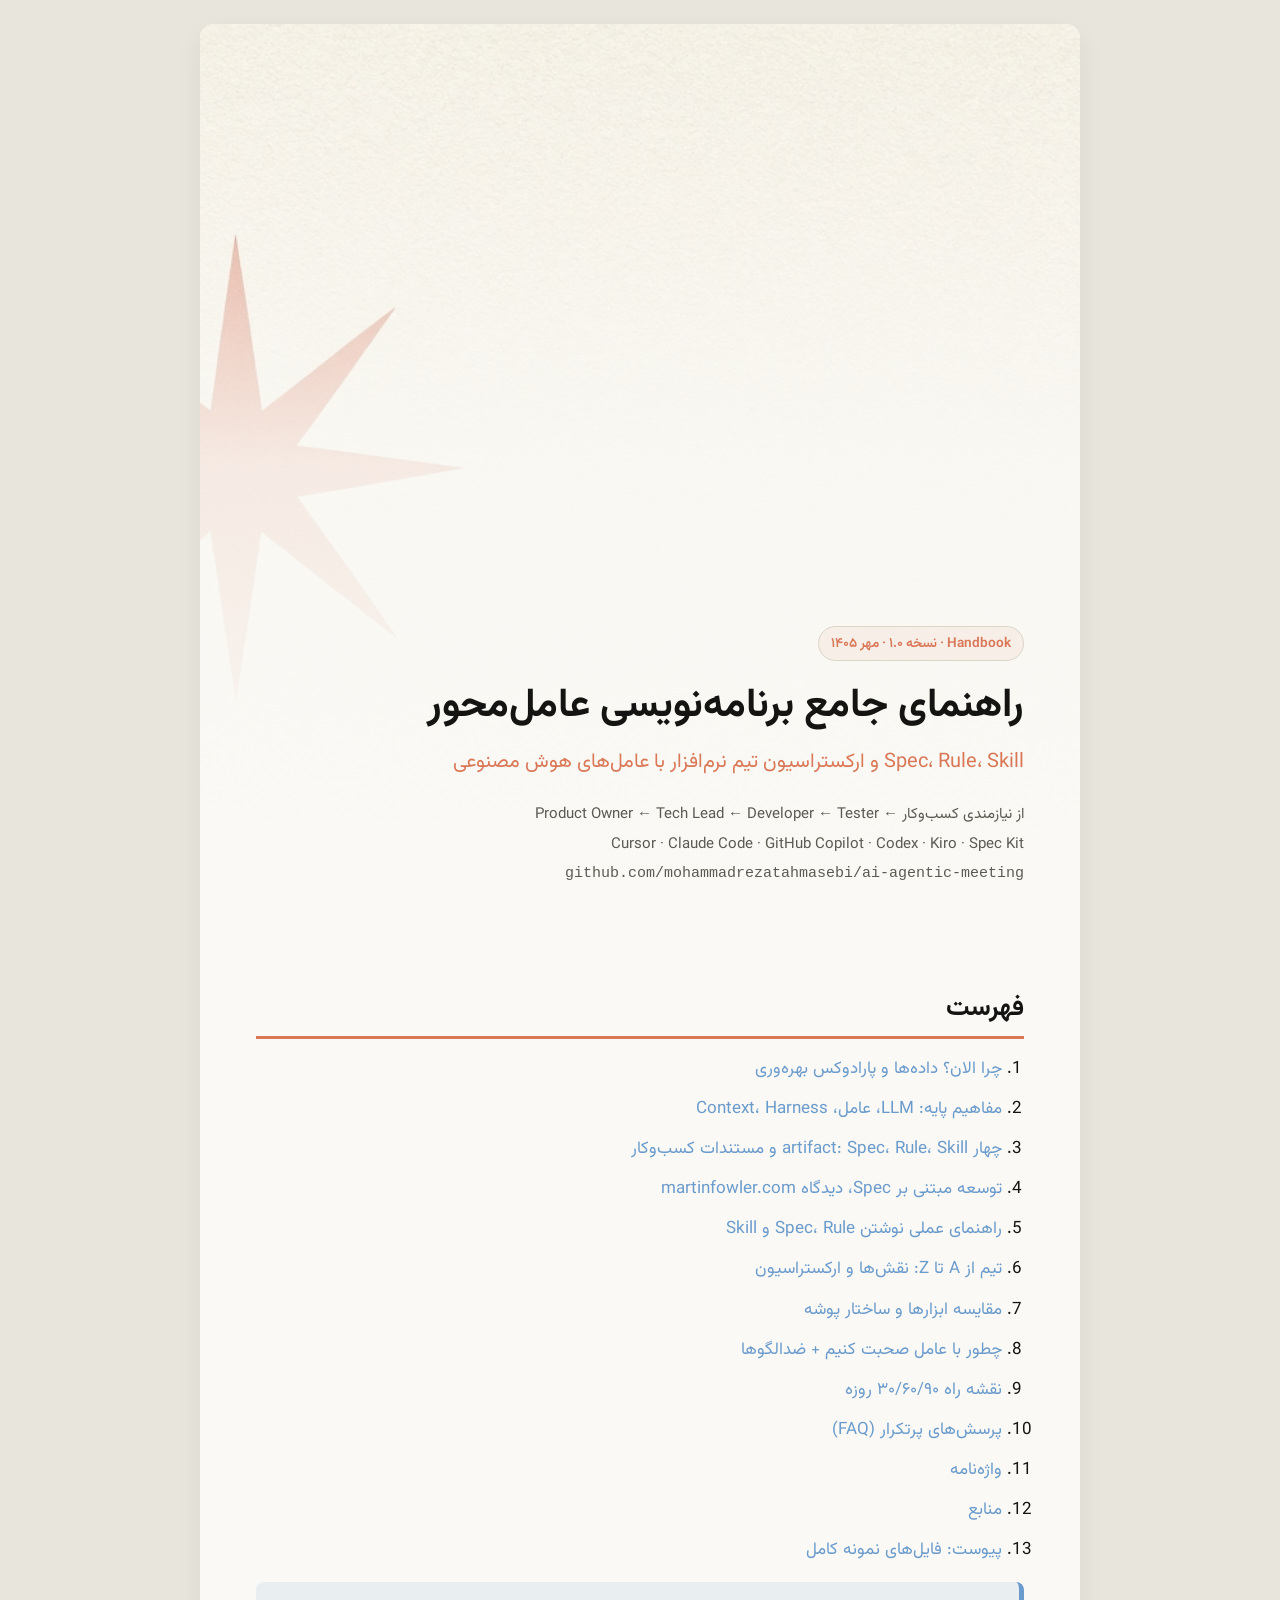
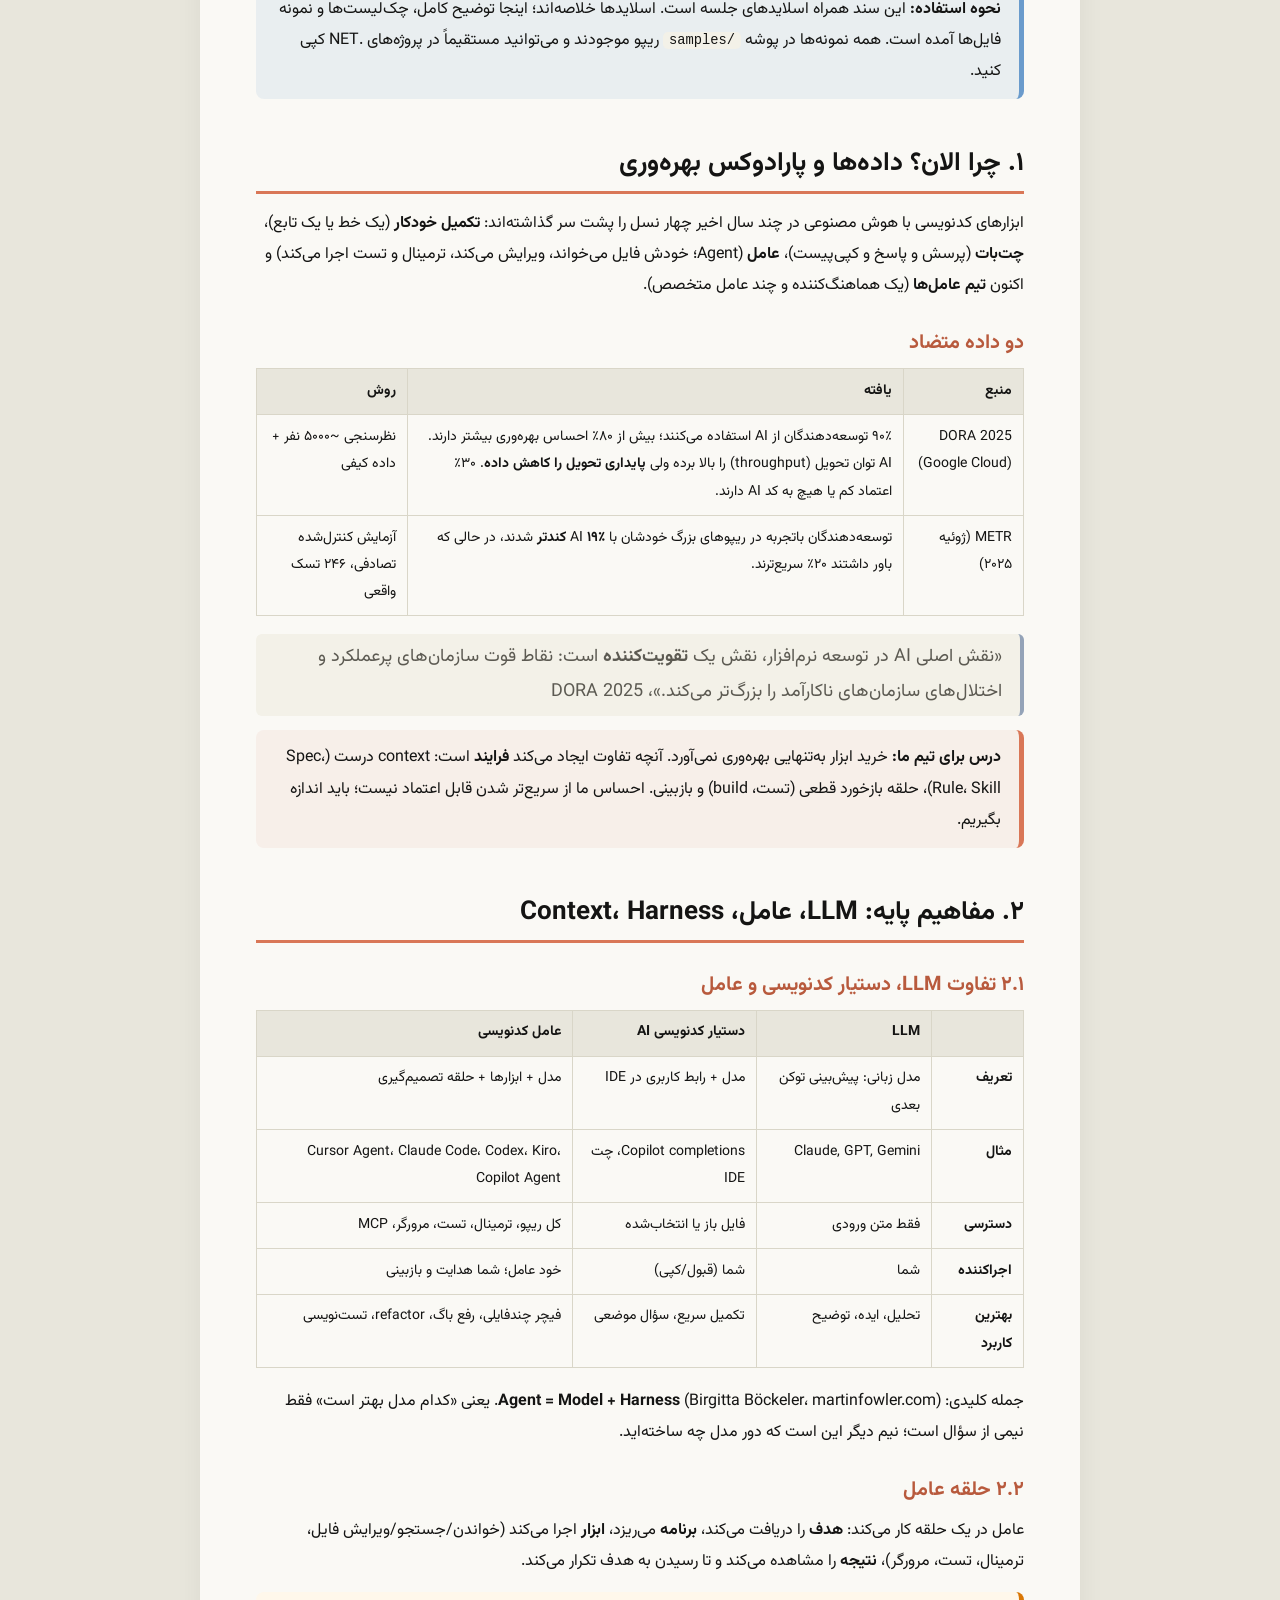
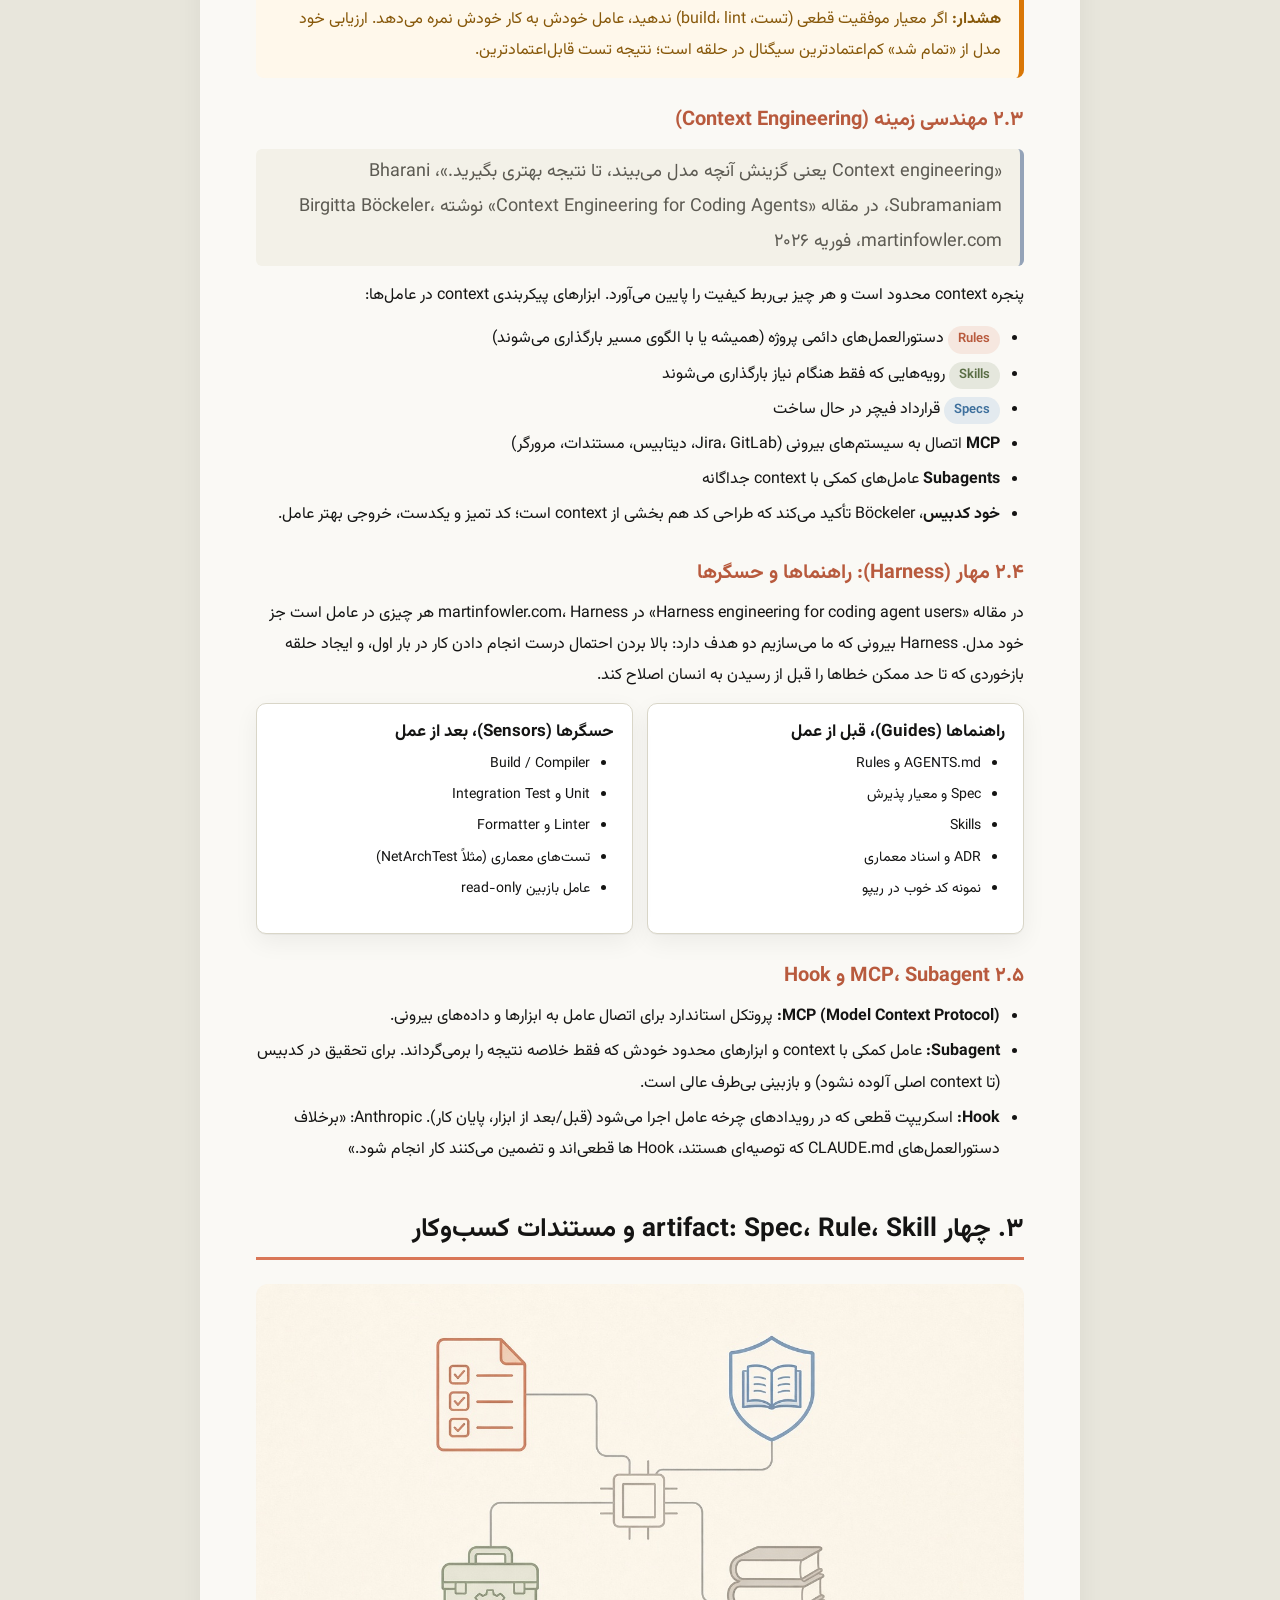
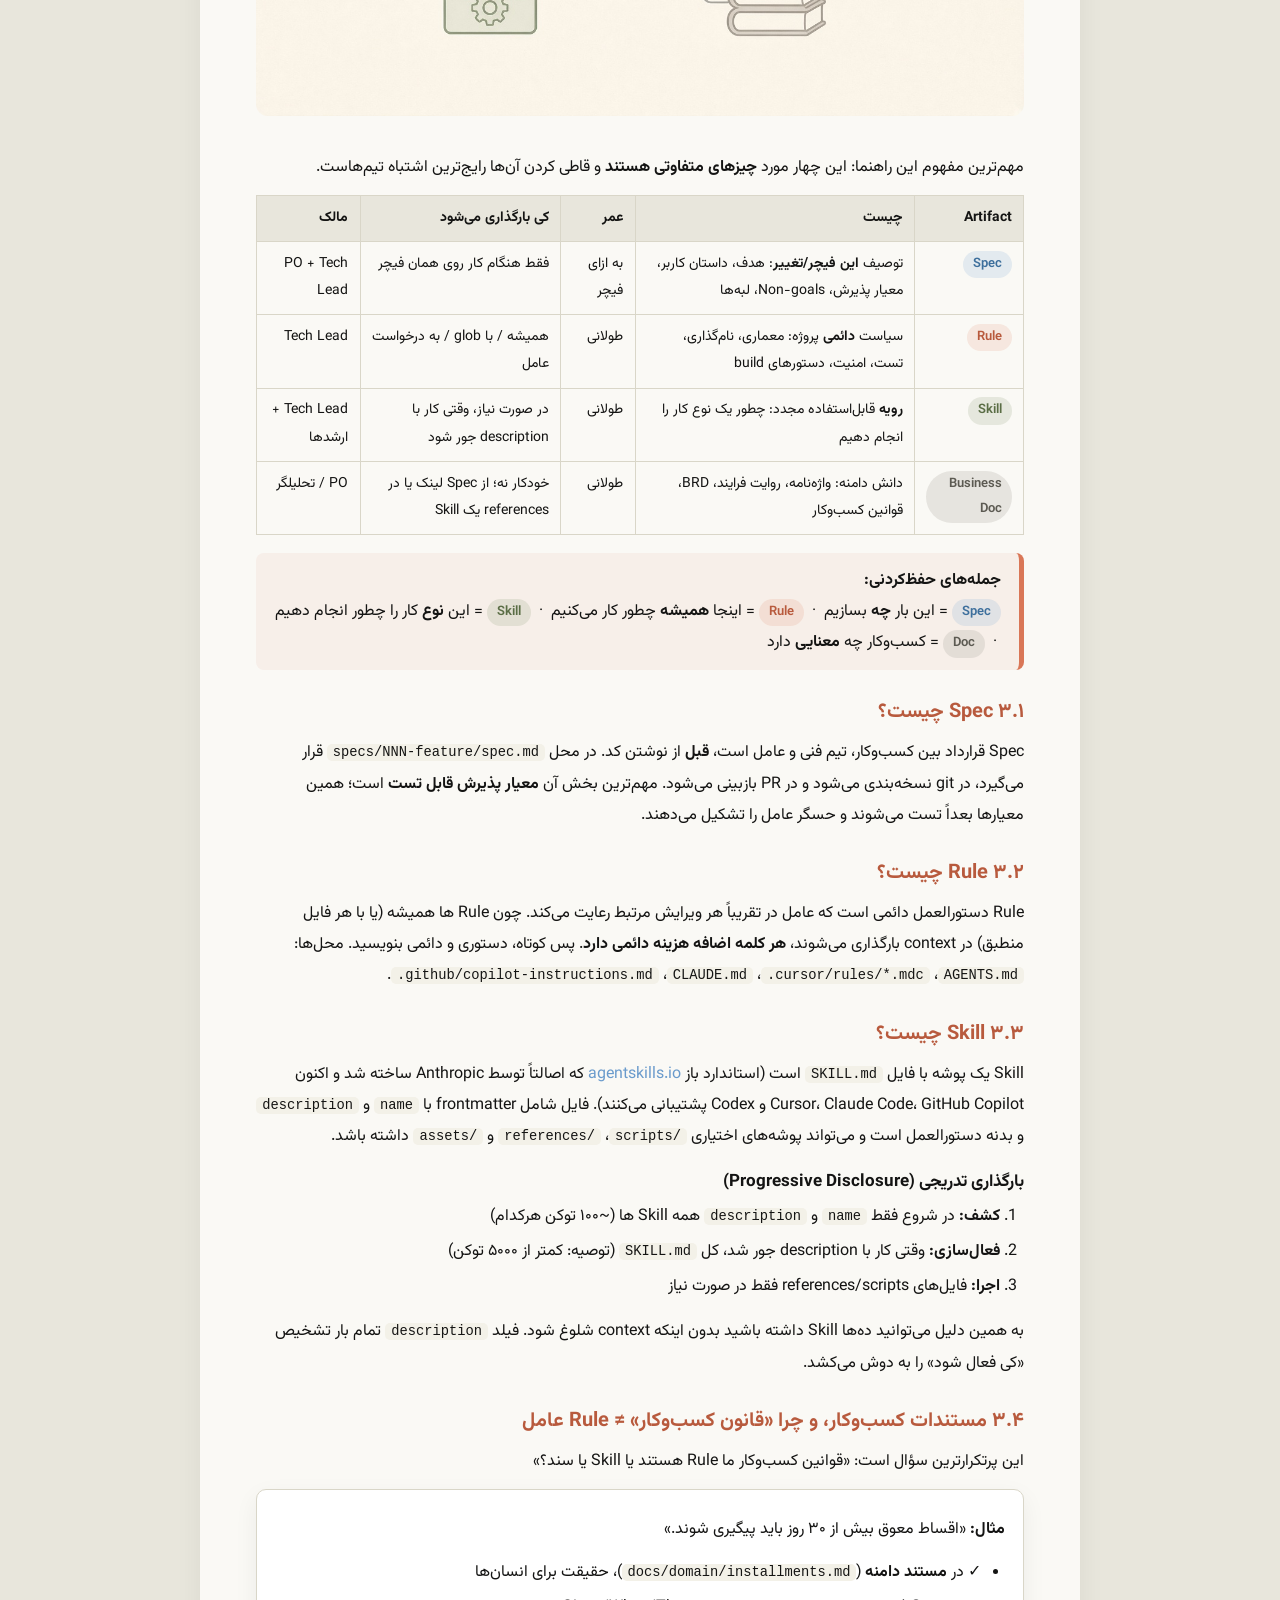
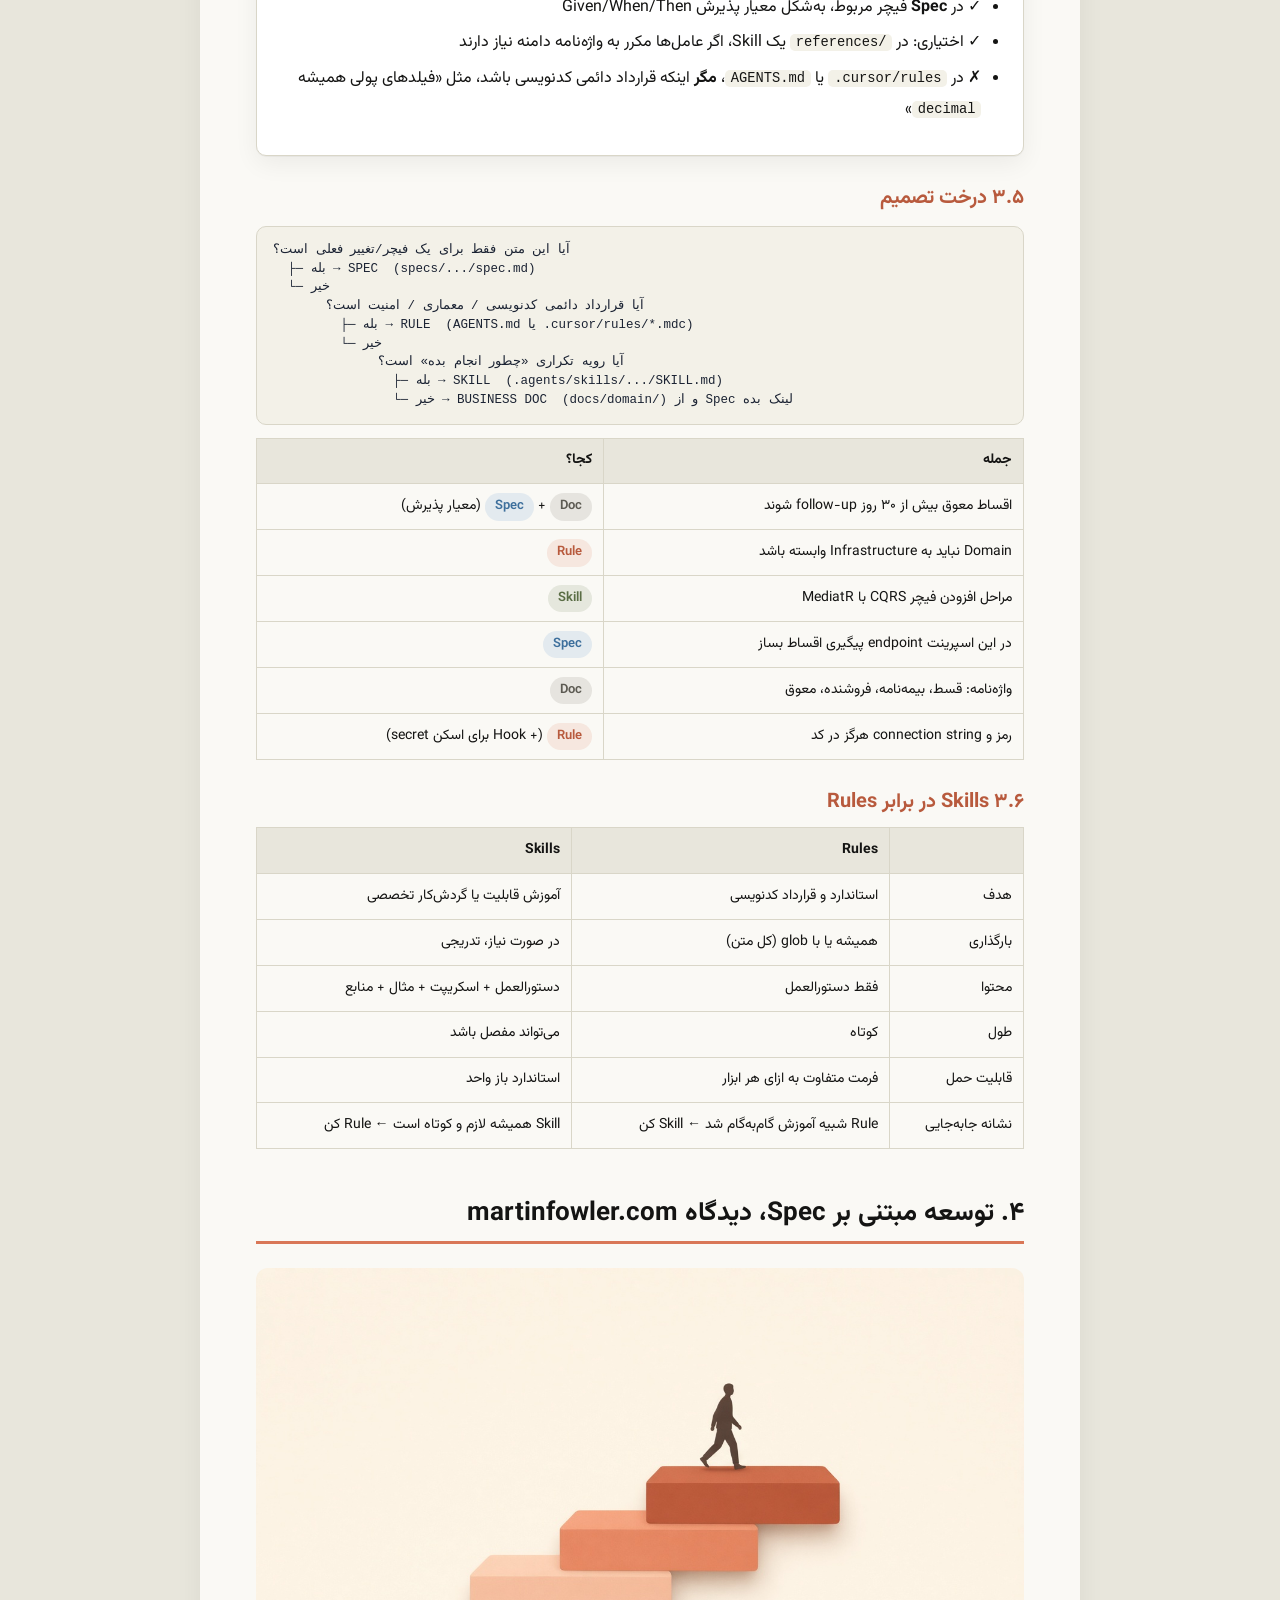
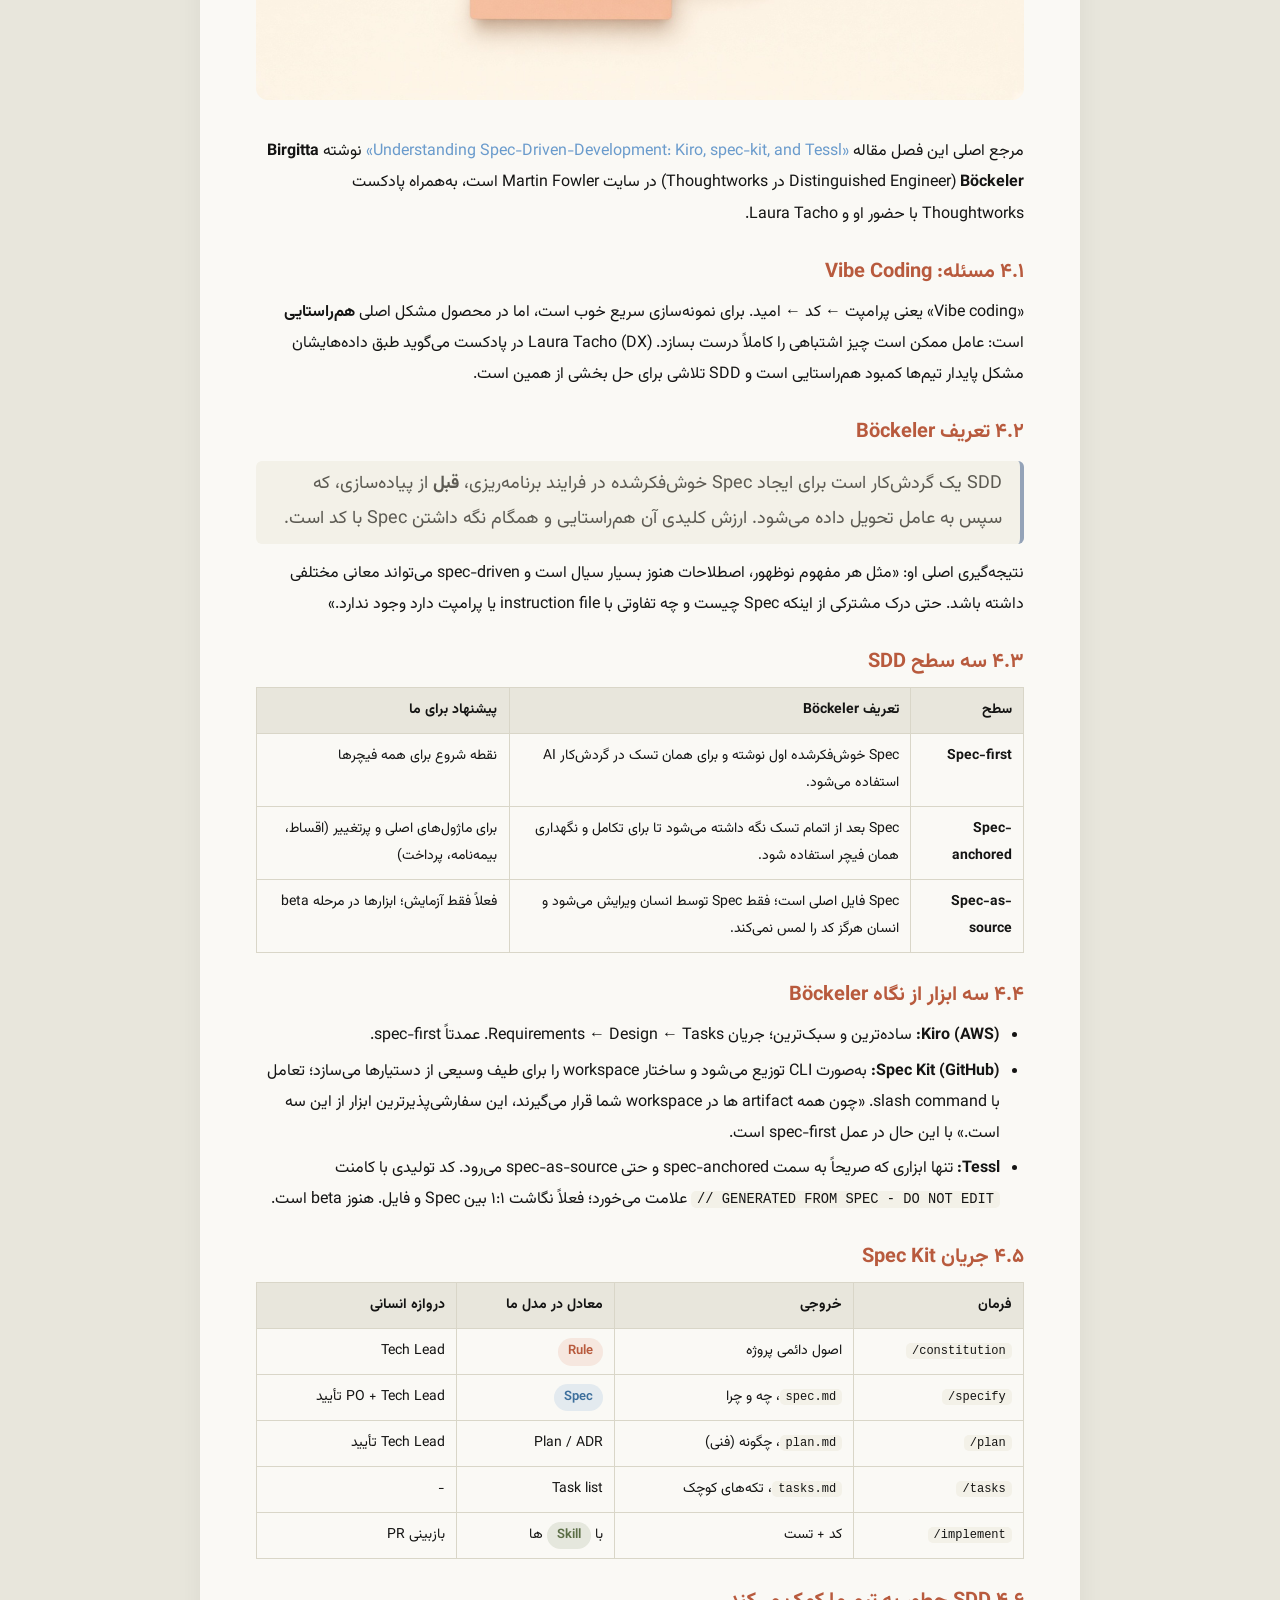
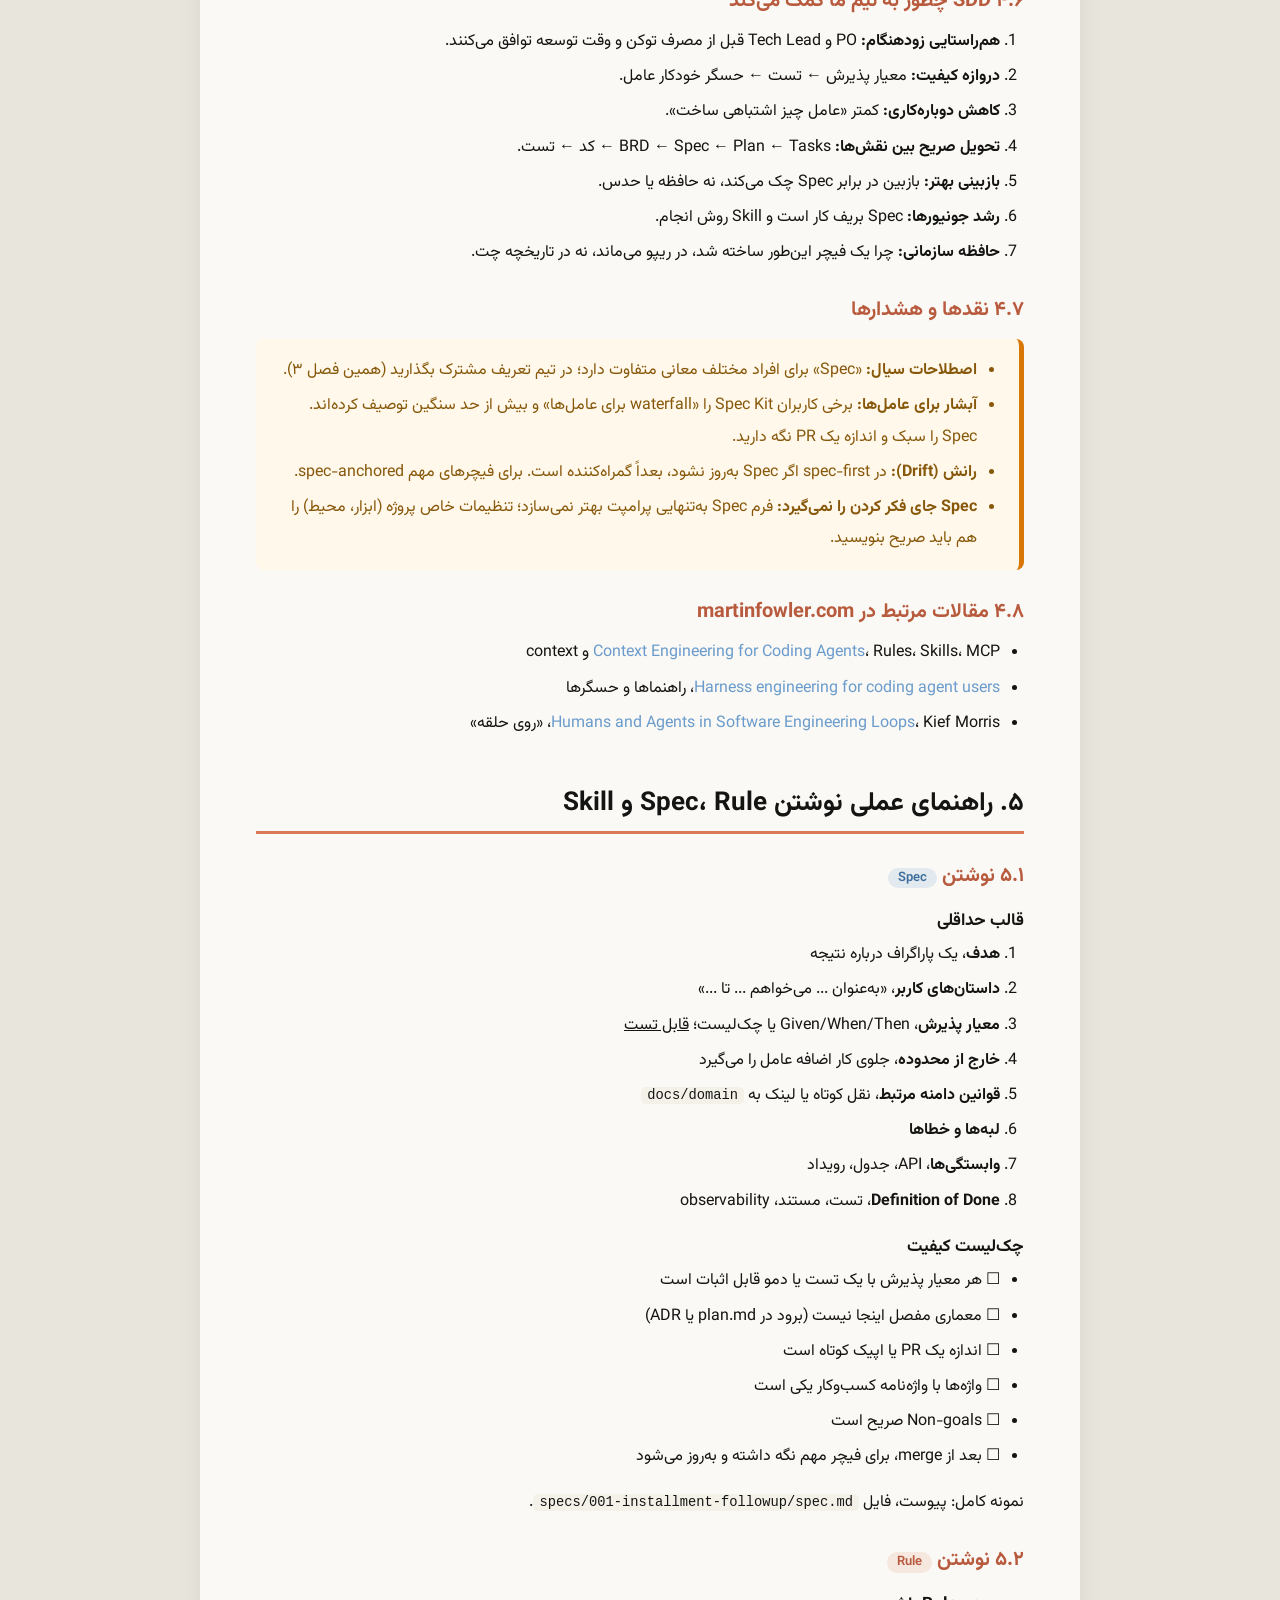
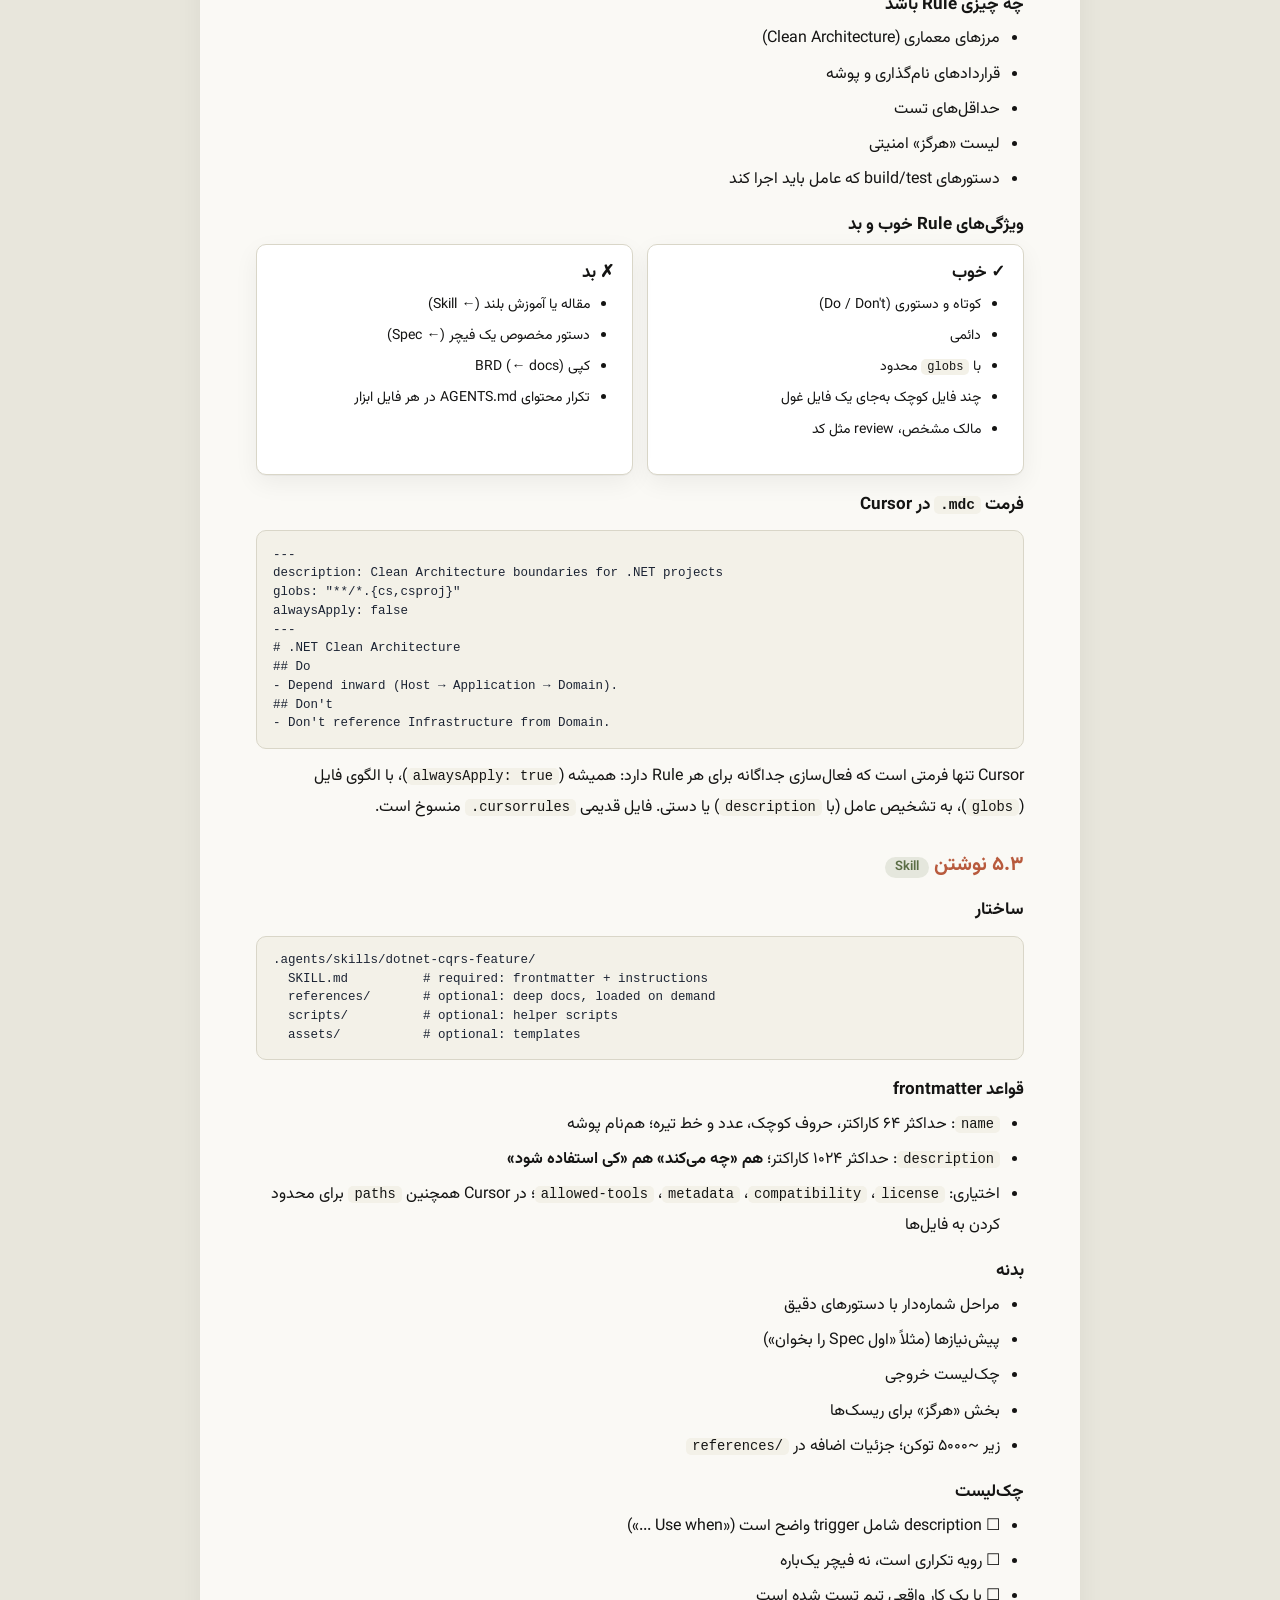
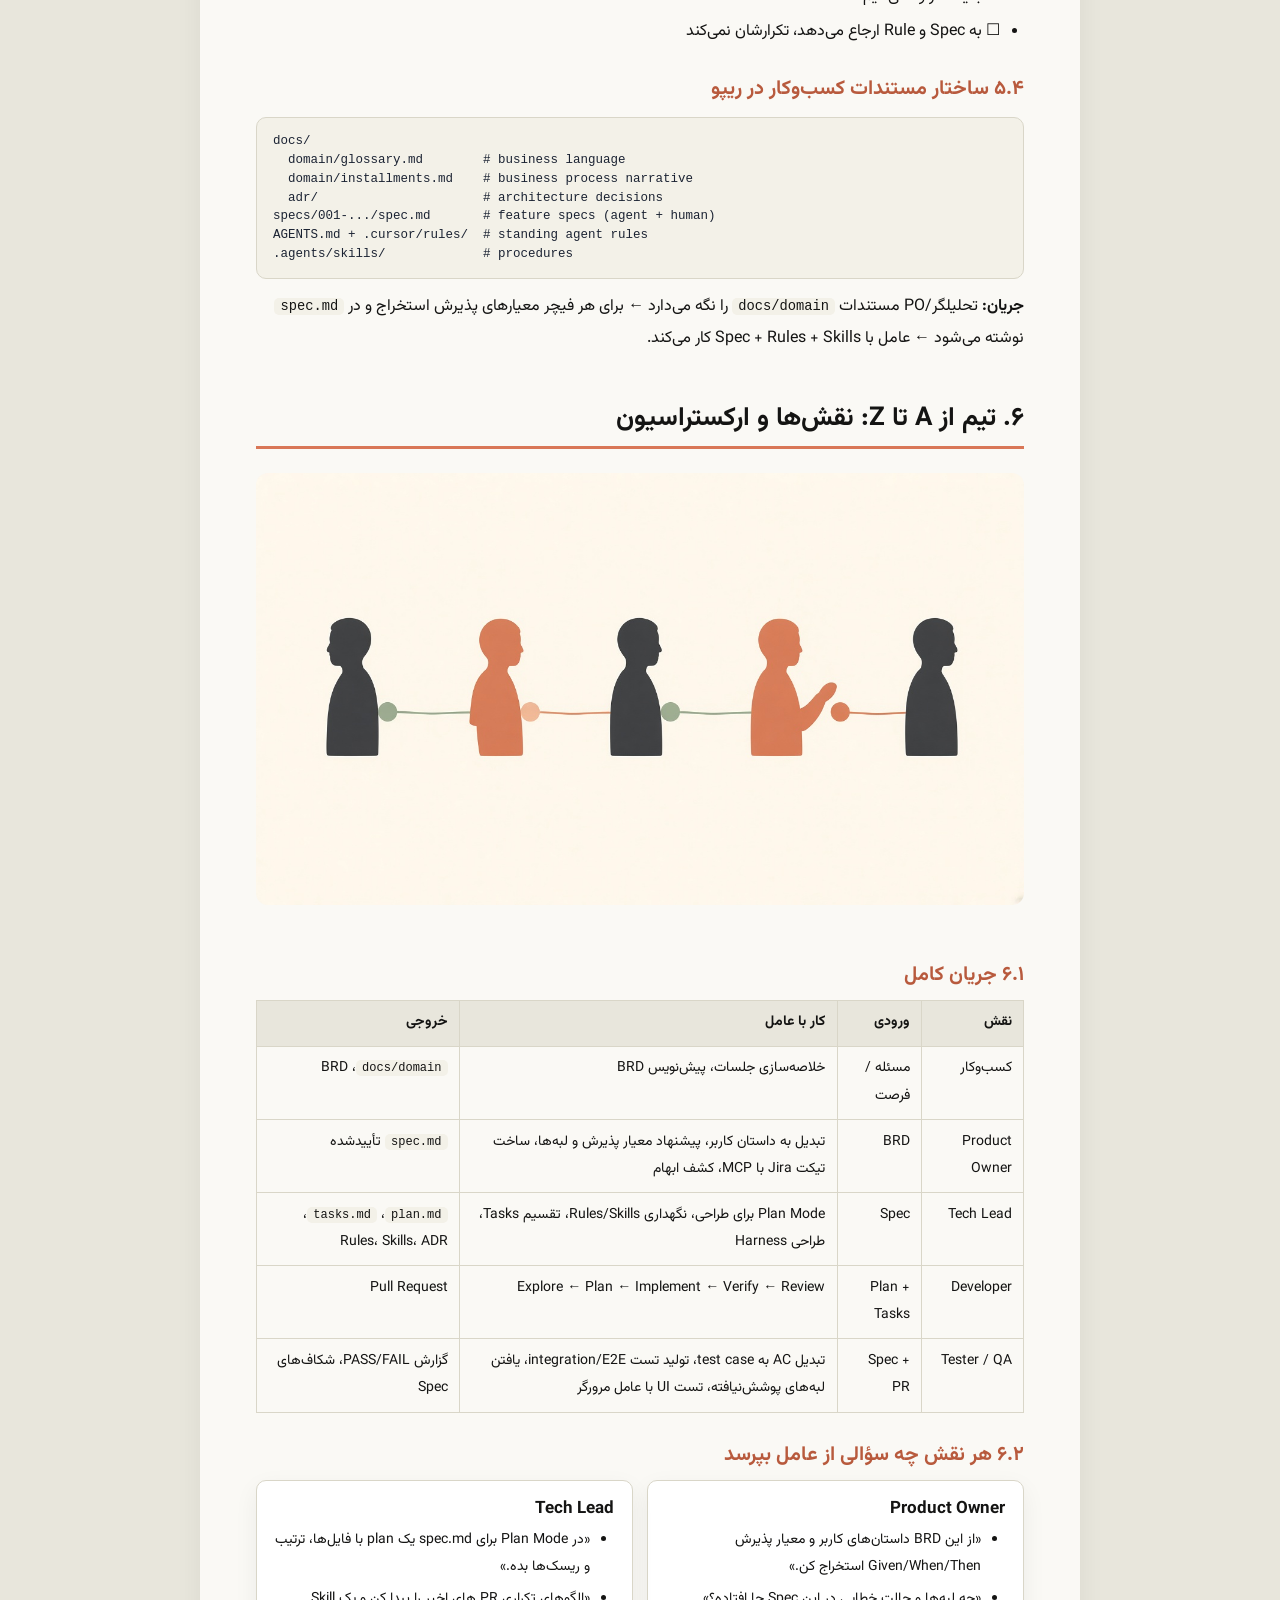
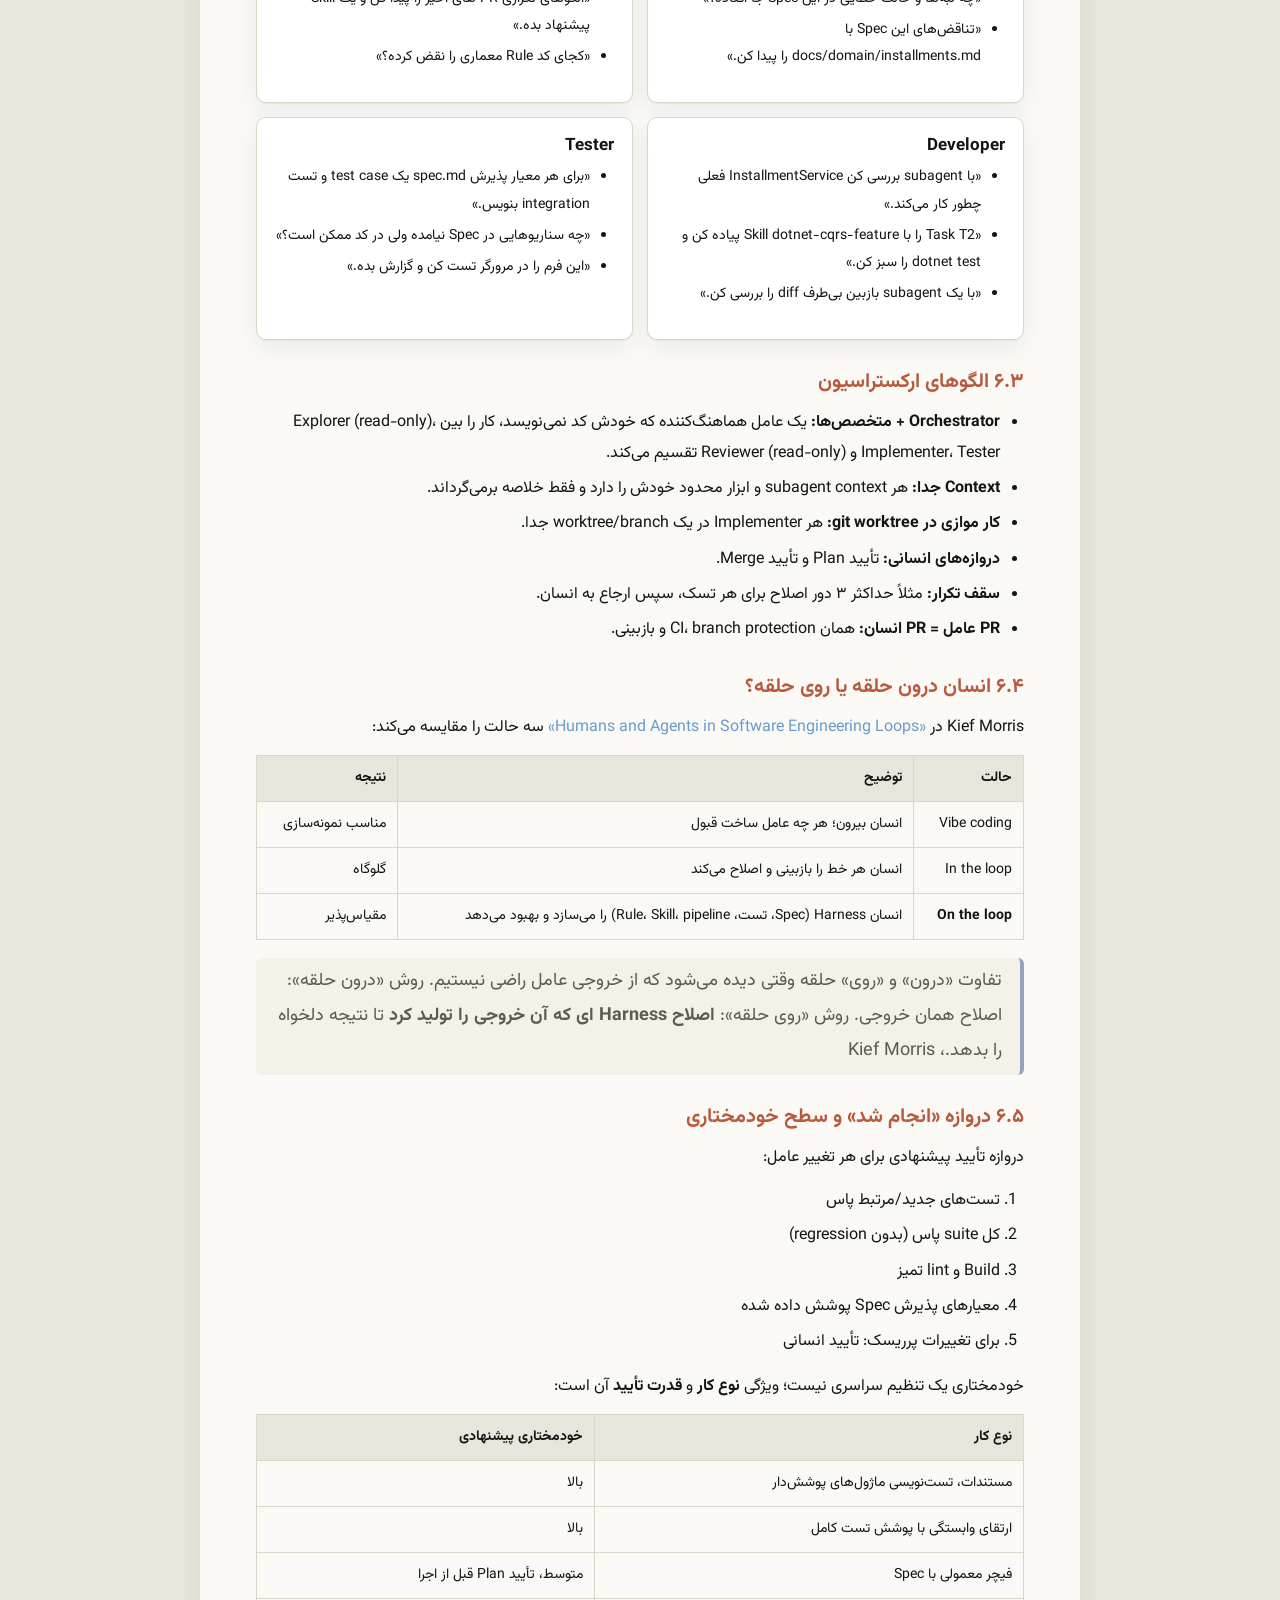
==== commit 094cf5cb: "Retheme slides and handbook to Claude/Anthropic brand Replace neon dark UI with cream + terracotta o" ====
--- a/handbook.html
+++ b/handbook.html
@@ -3,22 +3,22 @@
 <head>
 <meta charset="utf-8" />
 <meta name="viewport" content="width=device-width, initial-scale=1" />
-<title>راهنمای جامع برنامه‌نویسی عامل‌محور — Spec، Rule، Skill و تیم</title>
+<title>راهنمای جامع برنامه‌نویسی عامل‌محور، Spec، Rule، Skill و تیم</title>
 <link rel="stylesheet" href="assets/css/theme.css" />
 <style>
   @page { size: A4; margin: 16mm 14mm 18mm; }
   @page :first { margin: 0; }
   :root {
-    --bg: #ffffff;
-    --text: #1b2333;
-    --muted: #5d6b85;
-    --border: #dfe5f0;
-    --code-bg: #f4f6fb;
-    --accent: #0f9d8f;
-    --accent-2: #3563e9;
+    --bg: #faf9f5;
+    --text: #141413;
+    --muted: #5c5a52;
+    --border: #d9d6c8;
+    --code-bg: #f3f1e8;
+    --accent: #d97757;
+    --accent-2: #6a9bcc;
   }
   body {
-    background: #eef1f7;
+    background: #e8e6dc;
     color: var(--text);
     font-size: 16px;
     line-height: 1.95;
@@ -28,19 +28,19 @@
   .page {
     max-width: 880px;
     margin: 24px auto;
-    background: #fff;
+    background: #faf9f5;
     padding: 48px 56px;
     border-radius: 14px;
-    box-shadow: 0 6px 30px rgba(20,30,60,0.08);
+    box-shadow: 0 1px 0 rgba(20,20,19,0.04), 0 10px 28px rgba(20,20,19,0.06);
   }
-  h1, h2, h3, h4 { line-height: 1.45; color: #0d1a33; }
+  h1, h2, h3, h4 { line-height: 1.45; color: #141413; }
   h1 { font-size: 34px; margin: 0 0 8px; }
   h2 {
     font-size: 26px; margin: 46px 0 14px; padding-bottom: 8px;
     border-bottom: 3px solid var(--accent);
     break-after: avoid;
   }
-  h3 { font-size: 20px; margin: 28px 0 10px; color: #1e3a8a; break-after: avoid; }
+  h3 { font-size: 20px; margin: 28px 0 10px; color: #b85a3d; break-after: avoid; }
   h4 { font-size: 17px; margin: 18px 0 6px; break-after: avoid; }
   p { margin: 8px 0 12px; }
   ul, ol { padding-right: 24px; margin: 6px 0 14px; }
@@ -52,41 +52,41 @@
     background: var(--code-bg); color: #1b2333; border: 1px solid var(--border);
     font-size: 12.5px; break-inside: avoid;
   }
-  code { background: #eef2fa; padding: 1px 6px; border-radius: 5px; font-size: 0.86em; color: #1e3a8a; white-space: nowrap; }
+  code { background: #f3f1e8; padding: 1px 6px; border-radius: 5px; font-size: 0.86em; color: #141413; white-space: nowrap; }
   pre code { background: none; padding: 0; color: inherit; }
 
   table.compare { font-size: 14px; break-inside: avoid; margin: 10px 0 18px; }
-  table.compare th { background: #e9efff; color: #0d1a33; }
+  table.compare th { background: #e8e6dc; color: #141413; }
   table.compare th, table.compare td { border-color: var(--border); }
 
-  .card { background: #fafbfe; border-color: var(--border); break-inside: avoid; }
+  .card { background: #ffffff; border-color: var(--border); break-inside: avoid; }
   .callout {
-    border-right: 5px solid var(--accent); background: #effaf8;
+    border-right: 5px solid var(--accent); background: rgba(217,119,87,0.08);
     padding: 12px 18px; border-radius: 8px; margin: 14px 0; break-inside: avoid;
   }
   .callout.warn { border-right-color: #d97706; background: #fff8eb; }
-  .callout.info { border-right-color: var(--accent-2); background: #eef3ff; }
+  .callout.info { border-right-color: var(--accent-2); background: rgba(106,155,204,0.12); }
   .quote {
     font-size: 18px; border-right: 4px solid #94a3b8; padding: 6px 18px; margin: 14px 0;
-    color: #334155; background: #f8fafc; border-radius: 6px; break-inside: avoid;
+    color: #5c5a52; background: #f3f1e8; border-radius: 6px; break-inside: avoid;
   }
   .pill { display: inline-block; padding: 1px 10px; border-radius: 999px; font-size: 13px; font-weight: 600; }
-  .pill.spec { background: #e0f2fe; color: #0369a1; }
-  .pill.rule { background: #fef3c7; color: #b45309; }
-  .pill.skill { background: #dcfce7; color: #15803d; }
-  .pill.doc { background: #ede9fe; color: #6d28d9; }
+  .pill.spec { background: rgba(106,155,204,0.16); color: #3d6f9c; }
+  .pill.rule { background: rgba(217,119,87,0.14); color: #b85a3d; }
+  .pill.skill { background: rgba(120,140,93,0.16); color: #5a6d45; }
+  .pill.doc { background: rgba(176,174,165,0.28); color: #5c5a52; }
 
   .cover {
     min-height: 920px; display: flex; flex-direction: column; justify-content: flex-end;
     background:
-      linear-gradient(180deg, rgba(11,18,32,0.05) 0%, rgba(11,18,32,0.85) 60%, #0b1220 100%),
+      linear-gradient(180deg, rgba(250,249,245,0.2) 0%, rgba(250,249,245,0.88) 48%, #faf9f5 100%),
       url("assets/img/cover.jpg") center top / cover no-repeat;
-    color: #e8eefc; border-radius: 14px; padding: 56px; margin: -48px -56px 0;
+    color: #141413; border-radius: 14px; padding: 56px; margin: -48px -56px 0;
     break-after: page;
   }
-  .cover h1 { color: #fff; font-size: 40px; }
-  .cover .sub { font-size: 20px; color: #3dd6c6; margin-bottom: 18px; }
-  .cover .meta { color: #9aa8c7; font-size: 15px; }
+  .cover h1 { color: #141413; font-size: 40px; }
+  .cover .sub { font-size: 20px; color: #d97757; margin-bottom: 18px; }
+  .cover .meta { color: #5c5a52; font-size: 15px; }
 
   .toc { break-after: page; }
   .toc ol { padding-right: 22px; font-size: 17px; }
@@ -94,14 +94,14 @@
 
   .chapter-img { width: 100%; border-radius: 12px; margin: 10px 0 16px; break-inside: avoid; }
   .file-title { font-family: var(--mono); font-size: 13px; color: var(--muted); direction: ltr; text-align: left; margin: 14px 0 4px; }
-  .faq h4 { color: #0f766e; }
+  .faq h4 { color: #b85a3d; }
   .faq .item { break-inside: avoid; border-bottom: 1px dashed var(--border); padding-bottom: 8px; }
   .refs li { direction: ltr; text-align: left; font-size: 14px; }
   .small { font-size: 14px; }
   .grid-2 { gap: 14px; }
 
   @media print {
-    body { background: #fff; }
+    body { background: #faf9f5; }
     .page { box-shadow: none; margin: 0; padding: 0; max-width: none; border-radius: 0; }
     .cover { margin: 0; height: 297mm; min-height: 0; border-radius: 0; padding: 22mm 18mm; }
     a { color: #1e40af; }
@@ -130,7 +130,7 @@
     <li><a href="#ch1">چرا الان؟ داده‌ها و پارادوکس بهره‌وری</a></li>
     <li><a href="#ch2">مفاهیم پایه: LLM، عامل، Context، Harness</a></li>
     <li><a href="#ch3">چهار artifact: Spec، Rule، Skill و مستندات کسب‌وکار</a></li>
-    <li><a href="#ch4">توسعه مبتنی بر Spec — دیدگاه martinfowler.com</a></li>
+    <li><a href="#ch4">توسعه مبتنی بر Spec، دیدگاه martinfowler.com</a></li>
     <li><a href="#ch5">راهنمای عملی نوشتن Spec، Rule و Skill</a></li>
     <li><a href="#ch6">تیم از A تا Z: نقش‌ها و ارکستراسیون</a></li>
     <li><a href="#ch7">مقایسه ابزارها و ساختار پوشه</a></li>
@@ -157,7 +157,7 @@
   <tr><td>METR (ژوئیه ۲۰۲۵)</td><td>توسعه‌دهندگان باتجربه در ریپوهای بزرگ خودشان با AI <b>۱۹٪ کندتر</b> شدند، در حالی که باور داشتند ۲۰٪ سریع‌ترند.</td><td>آزمایش کنترل‌شده تصادفی، ۲۴۶ تسک واقعی</td></tr>
 </table>
 
-<div class="quote">«نقش اصلی AI در توسعه نرم‌افزار، نقش یک <b>تقویت‌کننده</b> است: نقاط قوت سازمان‌های پرعملکرد و اختلال‌های سازمان‌های ناکارآمد را بزرگ‌تر می‌کند.» — DORA 2025</div>
+<div class="quote">«نقش اصلی AI در توسعه نرم‌افزار، نقش یک <b>تقویت‌کننده</b> است: نقاط قوت سازمان‌های پرعملکرد و اختلال‌های سازمان‌های ناکارآمد را بزرگ‌تر می‌کند.»، DORA 2025</div>
 
 <div class="callout">
   <b>درس برای تیم ما:</b> خرید ابزار به‌تنهایی بهره‌وری نمی‌آورد. آنچه تفاوت ایجاد می‌کند <b>فرایند</b> است: context درست (Spec، Rule، Skill)، حلقه بازخورد قطعی (تست، build) و بازبینی. احساس ما از سریع‌تر شدن قابل اعتماد نیست؛ باید اندازه بگیریم.
@@ -182,7 +182,7 @@
 <div class="callout warn"><b>هشدار:</b> اگر معیار موفقیت قطعی (تست، build، lint) ندهید، عامل خودش به کار خودش نمره می‌دهد. ارزیابی خود مدل از «تمام شد» کم‌اعتمادترین سیگنال در حلقه است؛ نتیجه تست قابل‌اعتمادترین.</div>
 
 <h3>۲.۳ مهندسی زمینه (Context Engineering)</h3>
-<div class="quote">«Context engineering یعنی گزینش آنچه مدل می‌بیند، تا نتیجه بهتری بگیرید.» — Bharani Subramaniam، در مقاله «Context Engineering for Coding Agents» نوشته Birgitta Böckeler، martinfowler.com، فوریه ۲۰۲۶</div>
+<div class="quote">«Context engineering یعنی گزینش آنچه مدل می‌بیند، تا نتیجه بهتری بگیرید.»، Bharani Subramaniam، در مقاله «Context Engineering for Coding Agents» نوشته Birgitta Böckeler، martinfowler.com، فوریه ۲۰۲۶</div>
 <p>پنجره context محدود است و هر چیز بی‌ربط کیفیت را پایین می‌آورد. ابزارهای پیکربندی context در عامل‌ها:</p>
 <ul>
   <li><span class="pill rule">Rules</span> دستورالعمل‌های دائمی پروژه (همیشه یا با الگوی مسیر بارگذاری می‌شوند)</li>
@@ -190,14 +190,14 @@
   <li><span class="pill spec">Specs</span> قرارداد فیچر در حال ساخت</li>
   <li><b>MCP</b> اتصال به سیستم‌های بیرونی (Jira، GitLab، دیتابیس، مستندات، مرورگر)</li>
   <li><b>Subagents</b> عامل‌های کمکی با context جداگانه</li>
-  <li><b>خود کدبیس</b> — Böckeler تأکید می‌کند که طراحی کد هم بخشی از context است؛ کد تمیز و یکدست، خروجی بهتر عامل.</li>
+  <li><b>خود کدبیس</b>، Böckeler تأکید می‌کند که طراحی کد هم بخشی از context است؛ کد تمیز و یکدست، خروجی بهتر عامل.</li>
 </ul>
 
 <h3>۲.۴ مهار (Harness): راهنماها و حسگرها</h3>
 <p>در مقاله «Harness engineering for coding agent users» در martinfowler.com، Harness هر چیزی در عامل است جز خود مدل. Harness بیرونی که ما می‌سازیم دو هدف دارد: بالا بردن احتمال درست انجام دادن کار در بار اول، و ایجاد حلقه بازخوردی که تا حد ممکن خطاها را قبل از رسیدن به انسان اصلاح کند.</p>
 <div class="grid-2">
-  <div class="card"><h4>راهنماها (Guides) — قبل از عمل</h4><ul class="small"><li>AGENTS.md و Rules</li><li>Spec و معیار پذیرش</li><li>Skills</li><li>ADR و اسناد معماری</li><li>نمونه کد خوب در ریپو</li></ul></div>
-  <div class="card"><h4>حسگرها (Sensors) — بعد از عمل</h4><ul class="small"><li>Build / Compiler</li><li>Unit و Integration Test</li><li>Linter و Formatter</li><li>تست‌های معماری (مثلاً NetArchTest)</li><li>عامل بازبین read-only</li></ul></div>
+  <div class="card"><h4>راهنماها (Guides)، قبل از عمل</h4><ul class="small"><li>AGENTS.md و Rules</li><li>Spec و معیار پذیرش</li><li>Skills</li><li>ADR و اسناد معماری</li><li>نمونه کد خوب در ریپو</li></ul></div>
+  <div class="card"><h4>حسگرها (Sensors)، بعد از عمل</h4><ul class="small"><li>Build / Compiler</li><li>Unit و Integration Test</li><li>Linter و Formatter</li><li>تست‌های معماری (مثلاً NetArchTest)</li><li>عامل بازبین read-only</li></ul></div>
 </div>
 
 <h3>۲.۵ MCP، Subagent و Hook</h3>
@@ -229,7 +229,7 @@
 </div>
 
 <h3>۳.۱ Spec چیست؟</h3>
-<p>Spec قرارداد بین کسب‌وکار، تیم فنی و عامل است — <b>قبل</b> از نوشتن کد. در محل <code>specs/NNN-feature/spec.md</code> قرار می‌گیرد، در git نسخه‌بندی می‌شود و در PR بازبینی می‌شود. مهم‌ترین بخش آن <b>معیار پذیرش قابل تست</b> است؛ همین معیارها بعداً تست می‌شوند و حسگر عامل را تشکیل می‌دهند.</p>
+<p>Spec قرارداد بین کسب‌وکار، تیم فنی و عامل است، <b>قبل</b> از نوشتن کد. در محل <code>specs/NNN-feature/spec.md</code> قرار می‌گیرد، در git نسخه‌بندی می‌شود و در PR بازبینی می‌شود. مهم‌ترین بخش آن <b>معیار پذیرش قابل تست</b> است؛ همین معیارها بعداً تست می‌شوند و حسگر عامل را تشکیل می‌دهند.</p>
 
 <h3>۳.۲ Rule چیست؟</h3>
 <p>Rule دستورالعمل دائمی است که عامل در تقریباً هر ویرایش مرتبط رعایت می‌کند. چون Rule ها همیشه (یا با هر فایل منطبق) در context بارگذاری می‌شوند، <b>هر کلمه اضافه هزینه دائمی دارد</b>. پس کوتاه، دستوری و دائمی بنویسید. محل‌ها: <code>AGENTS.md</code>، <code>.cursor/rules/*.mdc</code>، <code>CLAUDE.md</code>، <code>.github/copilot-instructions.md</code>.</p>
@@ -244,15 +244,15 @@
 </ol>
 <p>به همین دلیل می‌توانید ده‌ها Skill داشته باشید بدون اینکه context شلوغ شود. فیلد <code>description</code> تمام بار تشخیص «کی فعال شود» را به دوش می‌کشد.</p>
 
-<h3>۳.۴ مستندات کسب‌وکار — و چرا «قانون کسب‌وکار» ≠ Rule عامل</h3>
+<h3>۳.۴ مستندات کسب‌وکار، و چرا «قانون کسب‌وکار» ≠ Rule عامل</h3>
 <p>این پرتکرارترین سؤال است: «قوانین کسب‌وکار ما Rule هستند یا Skill یا سند؟»</p>
 <div class="card">
   <p><b>مثال:</b> «اقساط معوق بیش از ۳۰ روز باید پیگیری شوند.»</p>
   <ul>
-    <li>✓ در <b>مستند دامنه</b> (<code>docs/domain/installments.md</code>) — حقیقت برای انسان‌ها</li>
+    <li>✓ در <b>مستند دامنه</b> (<code>docs/domain/installments.md</code>)، حقیقت برای انسان‌ها</li>
     <li>✓ در <b>Spec</b> فیچر مربوط، به‌شکل معیار پذیرش Given/When/Then</li>
     <li>✓ اختیاری: در <code>references/</code> یک Skill، اگر عامل‌ها مکرر به واژه‌نامه دامنه نیاز دارند</li>
-    <li>✗ در <code>.cursor/rules</code> یا <code>AGENTS.md</code> — <b>مگر</b> اینکه قرارداد دائمی کدنویسی باشد، مثل «فیلدهای پولی همیشه <code>decimal</code>»</li>
+    <li>✗ در <code>.cursor/rules</code> یا <code>AGENTS.md</code>، <b>مگر</b> اینکه قرارداد دائمی کدنویسی باشد، مثل «فیلدهای پولی همیشه <code>decimal</code>»</li>
   </ul>
 </div>
 
@@ -289,7 +289,7 @@
 </table>
 
 <!-- ================= CH4 ================= -->
-<h2 id="ch4">۴. توسعه مبتنی بر Spec — دیدگاه martinfowler.com</h2>
+<h2 id="ch4">۴. توسعه مبتنی بر Spec، دیدگاه martinfowler.com</h2>
 <img class="chapter-img" src="assets/img/sdd-levels.jpg" alt="SDD levels" />
 <p>مرجع اصلی این فصل مقاله <a href="https://martinfowler.com/articles/exploring-gen-ai/sdd-3-tools.html">«Understanding Spec-Driven-Development: Kiro, spec-kit, and Tessl»</a> نوشته <b>Birgitta Böckeler</b> (Distinguished Engineer در Thoughtworks) در سایت Martin Fowler است، به‌همراه پادکست Thoughtworks با حضور او و Laura Tacho.</p>
 
@@ -319,9 +319,9 @@
 <table class="compare">
   <tr><th>فرمان</th><th>خروجی</th><th>معادل در مدل ما</th><th>دروازه انسانی</th></tr>
   <tr><td><code>/constitution</code></td><td>اصول دائمی پروژه</td><td><span class="pill rule">Rule</span></td><td>Tech Lead</td></tr>
-  <tr><td><code>/specify</code></td><td><code>spec.md</code> — چه و چرا</td><td><span class="pill spec">Spec</span></td><td>PO + Tech Lead تأیید</td></tr>
-  <tr><td><code>/plan</code></td><td><code>plan.md</code> — چگونه (فنی)</td><td>Plan / ADR</td><td>Tech Lead تأیید</td></tr>
-  <tr><td><code>/tasks</code></td><td><code>tasks.md</code> — تکه‌های کوچک</td><td>Task list</td><td>—</td></tr>
+  <tr><td><code>/specify</code></td><td><code>spec.md</code>، چه و چرا</td><td><span class="pill spec">Spec</span></td><td>PO + Tech Lead تأیید</td></tr>
+  <tr><td><code>/plan</code></td><td><code>plan.md</code>، چگونه (فنی)</td><td>Plan / ADR</td><td>Tech Lead تأیید</td></tr>
+  <tr><td><code>/tasks</code></td><td><code>tasks.md</code>، تکه‌های کوچک</td><td>Task list</td><td>-</td></tr>
   <tr><td><code>/implement</code></td><td>کد + تست</td><td>با <span class="pill skill">Skill</span> ها</td><td>بازبینی PR</td></tr>
 </table>
 
@@ -333,7 +333,7 @@
   <li><b>تحویل صریح بین نقش‌ها:</b> BRD ← Spec ← Plan ← Tasks ← کد ← تست.</li>
   <li><b>بازبینی بهتر:</b> بازبین در برابر Spec چک می‌کند، نه حافظه یا حدس.</li>
   <li><b>رشد جونیورها:</b> Spec بریف کار است و Skill روش انجام.</li>
-  <li><b>حافظه سازمانی:</b> چرا یک فیچر این‌طور ساخته شد، در ریپو می‌ماند — نه در تاریخچه چت.</li>
+  <li><b>حافظه سازمانی:</b> چرا یک فیچر این‌طور ساخته شد، در ریپو می‌ماند، نه در تاریخچه چت.</li>
 </ol>
 
 <h3>۴.۷ نقدها و هشدارها</h3>
@@ -348,9 +348,9 @@
 
 <h3>۴.۸ مقالات مرتبط در martinfowler.com</h3>
 <ul>
-  <li><a href="https://martinfowler.com/articles/exploring-gen-ai/context-engineering-coding-agents.html">Context Engineering for Coding Agents</a> — Rules، Skills، MCP و context</li>
-  <li><a href="https://martinfowler.com/articles/harness-engineering.html">Harness engineering for coding agent users</a> — راهنماها و حسگرها</li>
-  <li><a href="https://www.martinfowler.com/articles/exploring-gen-ai/humans-and-agents.html">Humans and Agents in Software Engineering Loops</a> — Kief Morris، «روی حلقه»</li>
+  <li><a href="https://martinfowler.com/articles/exploring-gen-ai/context-engineering-coding-agents.html">Context Engineering for Coding Agents</a>، Rules، Skills، MCP و context</li>
+  <li><a href="https://martinfowler.com/articles/harness-engineering.html">Harness engineering for coding agent users</a>، راهنماها و حسگرها</li>
+  <li><a href="https://www.martinfowler.com/articles/exploring-gen-ai/humans-and-agents.html">Humans and Agents in Software Engineering Loops</a>، Kief Morris، «روی حلقه»</li>
 </ul>
 
 <!-- ================= CH5 ================= -->
@@ -359,14 +359,14 @@
 <h3>۵.۱ نوشتن <span class="pill spec">Spec</span></h3>
 <h4>قالب حداقلی</h4>
 <ol>
-  <li><b>هدف</b> — یک پاراگراف درباره نتیجه</li>
-  <li><b>داستان‌های کاربر</b> — «به‌عنوان ... می‌خواهم ... تا ...»</li>
-  <li><b>معیار پذیرش</b> — Given/When/Then یا چک‌لیست؛ <u>قابل تست</u></li>
-  <li><b>خارج از محدوده</b> — جلوی کار اضافه عامل را می‌گیرد</li>
-  <li><b>قوانین دامنه مرتبط</b> — نقل کوتاه یا لینک به <code>docs/domain</code></li>
+  <li><b>هدف</b>، یک پاراگراف درباره نتیجه</li>
+  <li><b>داستان‌های کاربر</b>، «به‌عنوان ... می‌خواهم ... تا ...»</li>
+  <li><b>معیار پذیرش</b>، Given/When/Then یا چک‌لیست؛ <u>قابل تست</u></li>
+  <li><b>خارج از محدوده</b>، جلوی کار اضافه عامل را می‌گیرد</li>
+  <li><b>قوانین دامنه مرتبط</b>، نقل کوتاه یا لینک به <code>docs/domain</code></li>
   <li><b>لبه‌ها و خطاها</b></li>
-  <li><b>وابستگی‌ها</b> — API، جدول، رویداد</li>
-  <li><b>Definition of Done</b> — تست، مستند، observability</li>
+  <li><b>وابستگی‌ها</b>، API، جدول، رویداد</li>
+  <li><b>Definition of Done</b>، تست، مستند، observability</li>
 </ol>
 <h4>چک‌لیست کیفیت</h4>
 <ul>
@@ -501,7 +501,7 @@
   <tr><td>In the loop</td><td>انسان هر خط را بازبینی و اصلاح می‌کند</td><td>گلوگاه</td></tr>
   <tr><td><b>On the loop</b></td><td>انسان Harness (Spec، تست، Rule، Skill، pipeline) را می‌سازد و بهبود می‌دهد</td><td>مقیاس‌پذیر</td></tr>
 </table>
-<div class="quote">تفاوت «درون» و «روی» حلقه وقتی دیده می‌شود که از خروجی عامل راضی نیستیم. روش «درون حلقه»: اصلاح همان خروجی. روش «روی حلقه»: <b>اصلاح Harness ای که آن خروجی را تولید کرد</b> تا نتیجه دلخواه را بدهد. — Kief Morris</div>
+<div class="quote">تفاوت «درون» و «روی» حلقه وقتی دیده می‌شود که از خروجی عامل راضی نیستیم. روش «درون حلقه»: اصلاح همان خروجی. روش «روی حلقه»: <b>اصلاح Harness ای که آن خروجی را تولید کرد</b> تا نتیجه دلخواه را بدهد.، Kief Morris</div>
 
 <h3>۶.۵ دروازه «انجام شد» و سطح خودمختاری</h3>
 <p>دروازه تأیید پیشنهادی برای هر تغییر عامل:</p>
@@ -517,8 +517,8 @@
   <tr><th>نوع کار</th><th>خودمختاری پیشنهادی</th></tr>
   <tr><td>مستندات، تست‌نویسی ماژول‌های پوشش‌دار</td><td>بالا</td></tr>
   <tr><td>ارتقای وابستگی با پوشش تست کامل</td><td>بالا</td></tr>
-  <tr><td>فیچر معمولی با Spec</td><td>متوسط — تأیید Plan قبل از اجرا</td></tr>
-  <tr><td>احراز هویت، پرداخت، صدور بیمه‌نامه</td><td>پایین — فقط پیشنهاد، تأیید انسانی</td></tr>
+  <tr><td>فیچر معمولی با Spec</td><td>متوسط، تأیید Plan قبل از اجرا</td></tr>
+  <tr><td>احراز هویت، پرداخت، صدور بیمه‌نامه</td><td>پایین، فقط پیشنهاد، تأیید انسانی</td></tr>
   <tr><td>Migration داده</td><td>پایین + تأیید صریح</td></tr>
 </table>
 
@@ -532,7 +532,7 @@
   <tr><td><b>GitHub Copilot</b></td><td>افزونه IDE + GitHub + CLI</td><td>چند ارائه‌دهنده</td><td>Issue→PR، code review، یکپارچگی سازمانی</td><td>سازمان‌های GitHub-محور</td></tr>
   <tr><td><b>OpenAI Codex</b></td><td>CLI + ابر</td><td>OpenAI</td><td>تسک ناهمگام در sandbox ابری</td><td>کار موازی «بفرست و فراموش کن»</td></tr>
   <tr><td><b>Kiro</b></td><td>IDE</td><td>چند ارائه‌دهنده</td><td>SDD داخلی (Requirements/Design/Tasks)</td><td>تیم‌های AWS، شروع SDD</td></tr>
-  <tr><td><b>Spec Kit</b></td><td>CLI روی ابزار شما</td><td>—</td><td>قالب SDD برای ~۳۰ عامل</td><td>افزودن SDD به ابزار فعلی</td></tr>
+  <tr><td><b>Spec Kit</b></td><td>CLI روی ابزار شما</td><td>-</td><td>قالب SDD برای ~۳۰ عامل</td><td>افزودن SDD به ابزار فعلی</td></tr>
 </table>
 <p class="small">قیمت‌ها در ۲۰۲۶ عموماً از ۱۰ تا ۲۰ دلار در ماه شروع می‌شوند، ولی مصرف عامل با credit یا پنجره مصرف محاسبه می‌شود؛ قیمت صندلی کف هزینه است. بسیاری از تیم‌ها دو ابزار را ترکیب می‌کنند: یکی برای ویرایش روزانه و یکی برای کار سنگین واگذارشده.</p>
 
@@ -543,7 +543,7 @@
   <tr><td>Claude Code</td><td><code>CLAUDE.md</code> (با <code>@AGENTS.md</code> import)</td><td><code>.claude/skills</code>؛ subagent در <code>.claude/agents</code></td></tr>
   <tr><td>GitHub Copilot</td><td><code>.github/copilot-instructions.md</code>، <code>.github/instructions/*.instructions.md</code>، <code>AGENTS.md</code></td><td><code>.github/skills</code>، <code>.agents/skills</code>، <code>.claude/skills</code></td></tr>
   <tr><td>Codex</td><td><code>AGENTS.md</code> (تودرتو؛ نزدیک‌ترین برنده)</td><td><code>.agents/skills</code></td></tr>
-  <tr><td>Kiro</td><td><code>.kiro/steering/*.md</code></td><td>—</td></tr>
+  <tr><td>Kiro</td><td><code>.kiro/steering/*.md</code></td><td>-</td></tr>
 </table>
 <div class="callout info"><b>AGENTS.md</b> استاندارد بی‌طرف است: تحت مدیریت بنیاد Linux از دسامبر ۲۰۲۵، در بیش از ۶۰ هزار ریپو، و توسط بیش از ۳۰ ابزار خوانده می‌شود. قاعده: نزدیک‌ترین AGENTS.md به فایل ویرایش‌شده برنده است و دستور صریح کاربر در چت بر همه مقدم است.</div>
 
@@ -686,31 +686,31 @@
 <h2 id="ch12">۱۲. منابع</h2>
 <h3>martinfowler.com / Thoughtworks</h3>
 <ul class="refs">
-  <li>Birgitta Böckeler — <a href="https://martinfowler.com/articles/exploring-gen-ai/sdd-3-tools.html">Understanding Spec-Driven-Development: Kiro, spec-kit, and Tessl</a></li>
-  <li>Birgitta Böckeler — <a href="https://martinfowler.com/articles/exploring-gen-ai/context-engineering-coding-agents.html">Context Engineering for Coding Agents</a> (Feb 2026)</li>
-  <li>Birgitta Böckeler — <a href="https://martinfowler.com/articles/harness-engineering.html">Harness engineering for coding agent users</a></li>
-  <li>Birgitta Böckeler — <a href="https://martinfowler.com/articles/exploring-gen-ai/harness-engineering-memo.html">Harness Engineering — first thoughts</a></li>
-  <li>Kief Morris — <a href="https://www.martinfowler.com/articles/exploring-gen-ai/humans-and-agents.html">Humans and Agents in Software Engineering Loops</a></li>
-  <li>Thoughtworks Podcast — <a href="https://www.thoughtworks.com/en-gb/insights/podcasts/technology-podcasts/what-is-spec-driven-development">What is spec-driven development?</a> (Böckeler &amp; Laura Tacho)</li>
+  <li>Birgitta Böckeler، <a href="https://martinfowler.com/articles/exploring-gen-ai/sdd-3-tools.html">Understanding Spec-Driven-Development: Kiro, spec-kit, and Tessl</a></li>
+  <li>Birgitta Böckeler، <a href="https://martinfowler.com/articles/exploring-gen-ai/context-engineering-coding-agents.html">Context Engineering for Coding Agents</a> (Feb 2026)</li>
+  <li>Birgitta Böckeler، <a href="https://martinfowler.com/articles/harness-engineering.html">Harness engineering for coding agent users</a></li>
+  <li>Birgitta Böckeler، <a href="https://martinfowler.com/articles/exploring-gen-ai/harness-engineering-memo.html">Harness Engineering، first thoughts</a></li>
+  <li>Kief Morris، <a href="https://www.martinfowler.com/articles/exploring-gen-ai/humans-and-agents.html">Humans and Agents in Software Engineering Loops</a></li>
+  <li>Thoughtworks Podcast، <a href="https://www.thoughtworks.com/en-gb/insights/podcasts/technology-podcasts/what-is-spec-driven-development">What is spec-driven development?</a> (Böckeler &amp; Laura Tacho)</li>
 </ul>
 <h3>Standards & tool docs</h3>
 <ul class="refs">
-  <li><a href="https://agentskills.io">Agent Skills specification — agentskills.io</a> · <a href="https://github.com/agentskills/agentskills">github.com/agentskills/agentskills</a></li>
+  <li><a href="https://agentskills.io">Agent Skills specification، agentskills.io</a> · <a href="https://github.com/agentskills/agentskills">github.com/agentskills/agentskills</a></li>
   <li><a href="https://agents.md">AGENTS.md</a></li>
-  <li><a href="https://cursor.com/docs/skills">Cursor — Agent Skills</a> · <a href="https://cursor.com/docs/context/rules">Cursor — Rules</a></li>
-  <li><a href="https://code.claude.com/docs/en/best-practices">Anthropic — Best practices for Claude Code</a></li>
-  <li><a href="https://claude.com/blog/subagents-in-claude-code">Anthropic — How and when to use subagents in Claude Code</a></li>
-  <li><a href="https://code.visualstudio.com/docs/agent-customization/agent-skills">VS Code — Use Agent Skills</a></li>
+  <li><a href="https://cursor.com/docs/skills">Cursor، Agent Skills</a> · <a href="https://cursor.com/docs/context/rules">Cursor، Rules</a></li>
+  <li><a href="https://code.claude.com/docs/en/best-practices">Anthropic، Best practices for Claude Code</a></li>
+  <li><a href="https://claude.com/blog/subagents-in-claude-code">Anthropic، How and when to use subagents in Claude Code</a></li>
+  <li><a href="https://code.visualstudio.com/docs/agent-customization/agent-skills">VS Code، Use Agent Skills</a></li>
   <li><a href="https://github.com/github/spec-kit">GitHub Spec Kit</a></li>
   <li><a href="https://kiro.dev">Kiro</a> · <a href="https://tessl.io">Tessl</a></li>
 </ul>
 <h3>Research & data</h3>
 <ul class="refs">
-  <li><a href="https://dora.dev/research/2025/dora-report">DORA 2025 — State of AI-assisted Software Development</a></li>
-  <li><a href="https://cloud.google.com/blog/products/ai-machine-learning/announcing-the-2025-dora-report">Google Cloud — Announcing the 2025 DORA Report</a></li>
-  <li><a href="https://metr.org/blog/2025-07-10-early-2025-ai-experienced-os-dev-study/">METR — Impact of Early-2025 AI on Experienced OSS Developer Productivity</a></li>
-  <li><a href="https://www.infoworld.com/article/4171332/4-cutting-edge-tools-for-spec-driven-development.html">InfoWorld — 4 cutting-edge tools for spec-driven development</a> (May 2026)</li>
-  <li><a href="https://www.jainmehul.com/guides/ai-coding-agents">Mehul Jain — AI Coding Agents in 2026: A Practical Implementation Guide</a></li>
+  <li><a href="https://dora.dev/research/2025/dora-report">DORA 2025، State of AI-assisted Software Development</a></li>
+  <li><a href="https://cloud.google.com/blog/products/ai-machine-learning/announcing-the-2025-dora-report">Google Cloud، Announcing the 2025 DORA Report</a></li>
+  <li><a href="https://metr.org/blog/2025-07-10-early-2025-ai-experienced-os-dev-study/">METR، Impact of Early-2025 AI on Experienced OSS Developer Productivity</a></li>
+  <li><a href="https://www.infoworld.com/article/4171332/4-cutting-edge-tools-for-spec-driven-development.html">InfoWorld، 4 cutting-edge tools for spec-driven development</a> (May 2026)</li>
+  <li><a href="https://www.jainmehul.com/guides/ai-coding-agents">Mehul Jain، AI Coding Agents in 2026: A Practical Implementation Guide</a></li>
   <li><a href="https://ship-it-with.ai/">Agentic Coding: A Field Manual for Shipping Software With AI Agents</a></li>
 </ul>
 
@@ -719,7 +719,7 @@
 <p>همه این فایل‌ها در پوشه <code>samples/</code> ریپو هستند. برای خوانایی در PDF، نسخه انگلیسی خلاصه‌شده آمده؛ نسخه ریپو برای AGENTS.md و CLAUDE.md فارسی است.</p>
 
 <div class="file-title">samples/AGENTS.md (English summary)</div>
-<pre># AGENTS.md — .NET Clean Architecture
+<pre># AGENTS.md، .NET Clean Architecture
 
 ## Project overview
 - Stack: .NET / C#, Clean Architecture (Domain / Application / Infrastructure / Host)
@@ -734,7 +734,7 @@
 ## Architecture rules (always)
 - Domain must not depend on Infrastructure or Host.
 - Keep controllers thin; business logic in Handlers/Services.
-- Money fields: decimal only — never double/float.
+- Money fields: decimal only، never double/float.
 - Never hardcode secrets, tokens, or connection strings.
 - For a new feature, read specs/ first; no code without acceptance criteria.
 
@@ -758,7 +758,7 @@
 alwaysApply: false
 ---
 # Testing Rules
-- xUnit + NSubstitute; Arrange–Act–Assert.
+- xUnit + NSubstitute; Arrange-Act-Assert.
 - Name tests: Method_Scenario_Expected.
 - Cover success + at least one failure path.
 - No real network/DB in unit tests.
--- a/assets/css/theme.css
+++ b/assets/css/theme.css
@@ -20,21 +20,30 @@
   font-display: swap;
 }
 
+/* Claude / Anthropic brand tokens
+   Light #FAF9F5 · Light gray #E8E6DC · Mid gray #B0AEA5 · Dark #141413
+   Orange #D97757 · Blue #6A9BCC · Green #788C5D */
 :root {
-  --bg: #0b1220;
-  --bg-2: #121a2b;
-  --panel: #162033;
-  --text: #e8eefc;
-  --muted: #9aa8c7;
-  --accent: #3dd6c6;
-  --accent-2: #5b8cff;
-  --warn: #f0b429;
-  --danger: #ff6b6b;
-  --ok: #4ade80;
-  --border: rgba(255, 255, 255, 0.12);
-  --code-bg: #0a101c;
+  --bg: #faf9f5;
+  --bg-2: #f3f1e8;
+  --bg-inset: #e8e6dc;
+  --panel: #ffffff;
+  --text: #141413;
+  --muted: #5c5a52;
+  --muted-2: #b0aea5;
+  --accent: #d97757;
+  --accent-2: #6a9bcc;
+  --accent-3: #788c5d;
+  --warn: #87580a;
+  --danger: #bf3c3c;
+  --ok: #2f7613;
+  --border: #d9d6c8;
+  --border-strong: #c4c1b4;
+  --code-bg: #f3f1e8;
   --font: "Vazirmatn", Tahoma, sans-serif;
   --mono: ui-monospace, SFMono-Regular, Menlo, Consolas, monospace;
+  --radius: 10px;
+  --shadow: 0 1px 0 rgba(20, 20, 19, 0.04), 0 8px 24px rgba(20, 20, 19, 0.06);
 }
 
 * { box-sizing: border-box; }
@@ -47,6 +56,7 @@
   line-height: 1.7;
   direction: rtl;
   text-align: right;
+  -webkit-font-smoothing: antialiased;
 }
 
 code, pre, .ltr, .code, kbd {
@@ -59,18 +69,19 @@
 
 .badge {
   display: inline-block;
-  padding: 0.15rem 0.6rem;
+  padding: 0.2rem 0.75rem;
   border-radius: 999px;
   border: 1px solid var(--border);
   font-size: 0.85rem;
+  font-weight: 600;
   color: var(--accent);
-  background: rgba(61, 214, 198, 0.08);
+  background: rgba(217, 119, 87, 0.08);
 }
 
 .grid-2 {
   display: grid;
   grid-template-columns: 1fr 1fr;
-  gap: 1.2rem;
+  gap: 1.1rem;
 }
 .grid-3 {
   display: grid;
@@ -79,10 +90,11 @@
 }
 
 .card {
-  background: rgba(255, 255, 255, 0.03);
+  background: var(--panel);
   border: 1px solid var(--border);
-  border-radius: 14px;
+  border-radius: var(--radius);
   padding: 1rem 1.1rem;
+  box-shadow: var(--shadow);
 }
 .card h3, .card h4 { margin-top: 0; }
 
@@ -97,14 +109,15 @@
   vertical-align: top;
 }
 table.compare th {
-  background: rgba(91, 140, 255, 0.15);
-  color: #d7e3ff;
+  background: var(--bg-inset);
+  color: var(--text);
+  font-weight: 700;
 }
 
-.tag-spec { color: #7dd3fc; }
-.tag-rule { color: #fbbf24; }
-.tag-skill { color: #86efac; }
-.tag-doc { color: #c4b5fd; }
+.tag-spec { color: #3d6f9c; }
+.tag-rule { color: #b85a3d; }
+.tag-skill { color: #5a6d45; }
+.tag-doc { color: #5c5a52; }
 
 .muted { color: var(--muted); }
 .accent { color: var(--accent); }
@@ -113,12 +126,13 @@
 pre, .codeblock {
   background: var(--code-bg);
   border: 1px solid var(--border);
-  border-radius: 12px;
+  border-radius: var(--radius);
   padding: 0.9rem 1rem;
   overflow-x: auto;
   font-size: 0.82rem;
   line-height: 1.5;
   white-space: pre-wrap;
+  color: var(--text);
 }
 
 ul.tight li { margin: 0.25rem 0; }
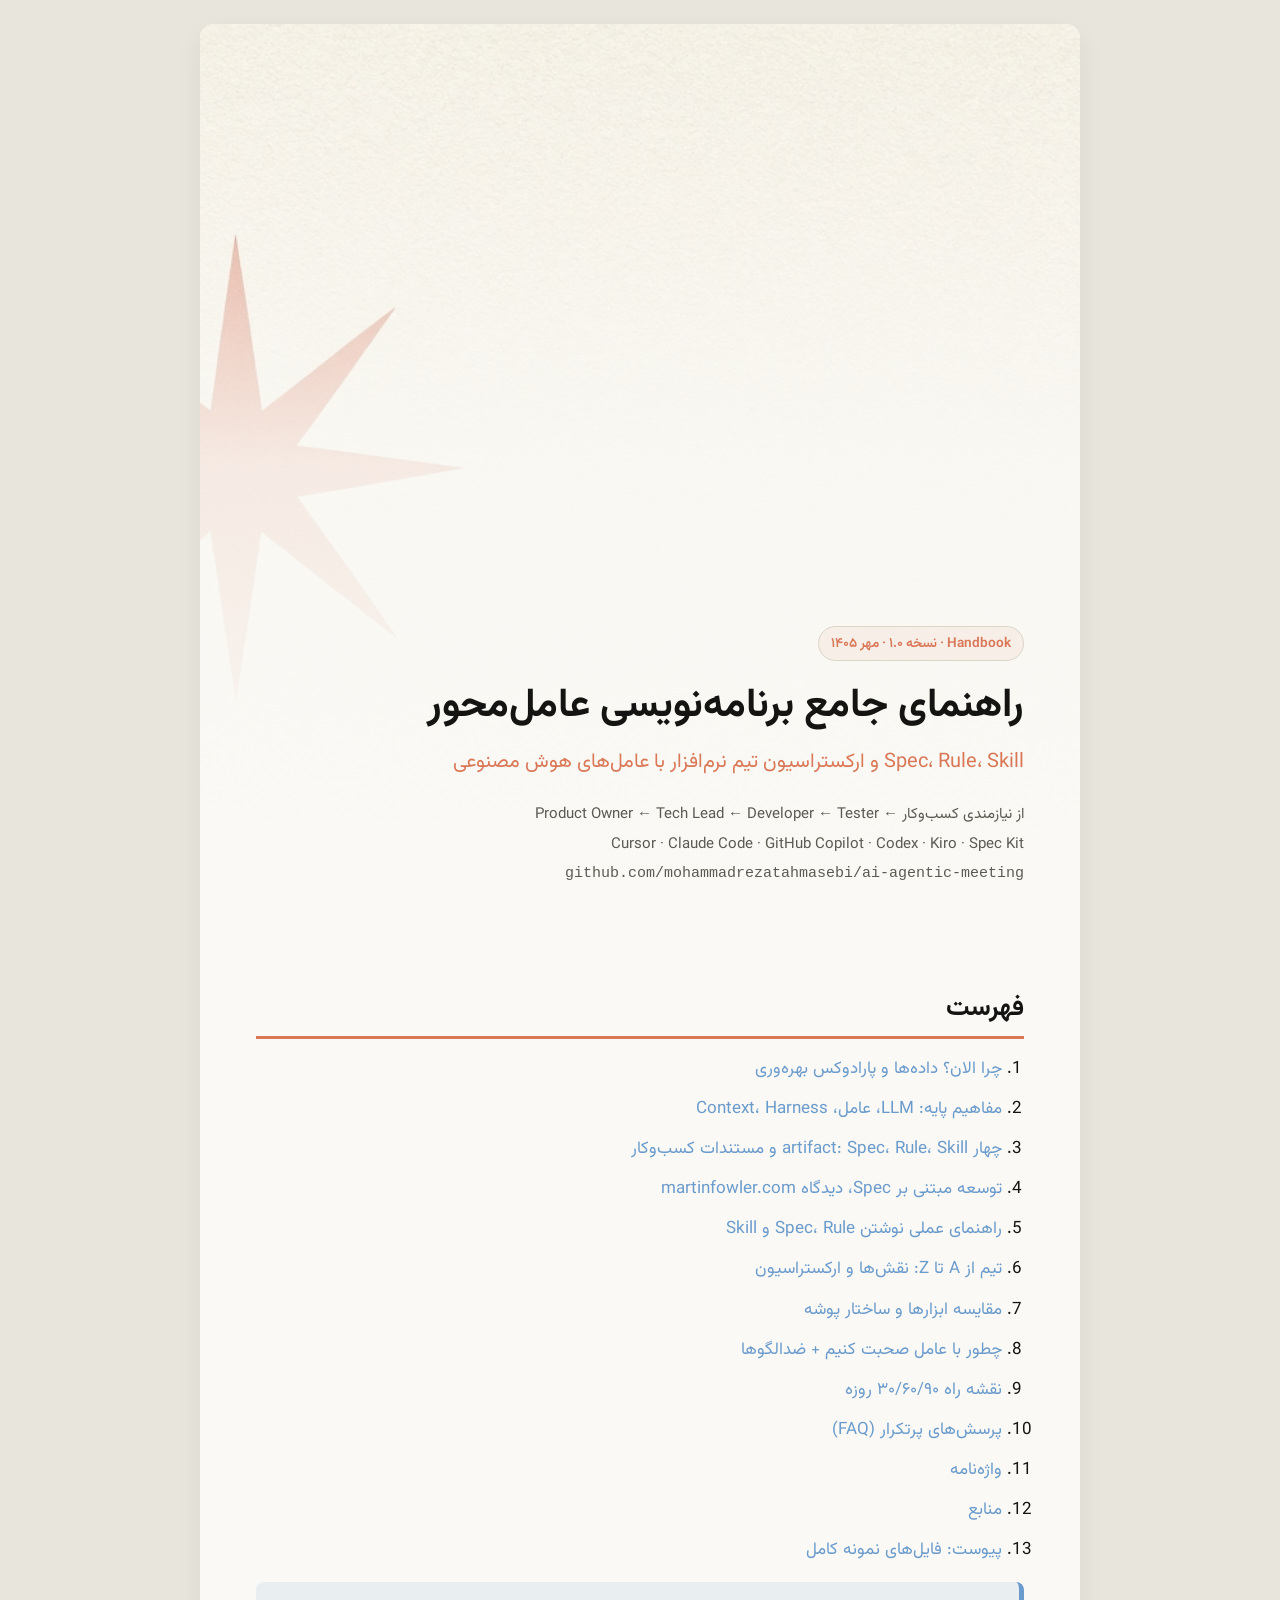
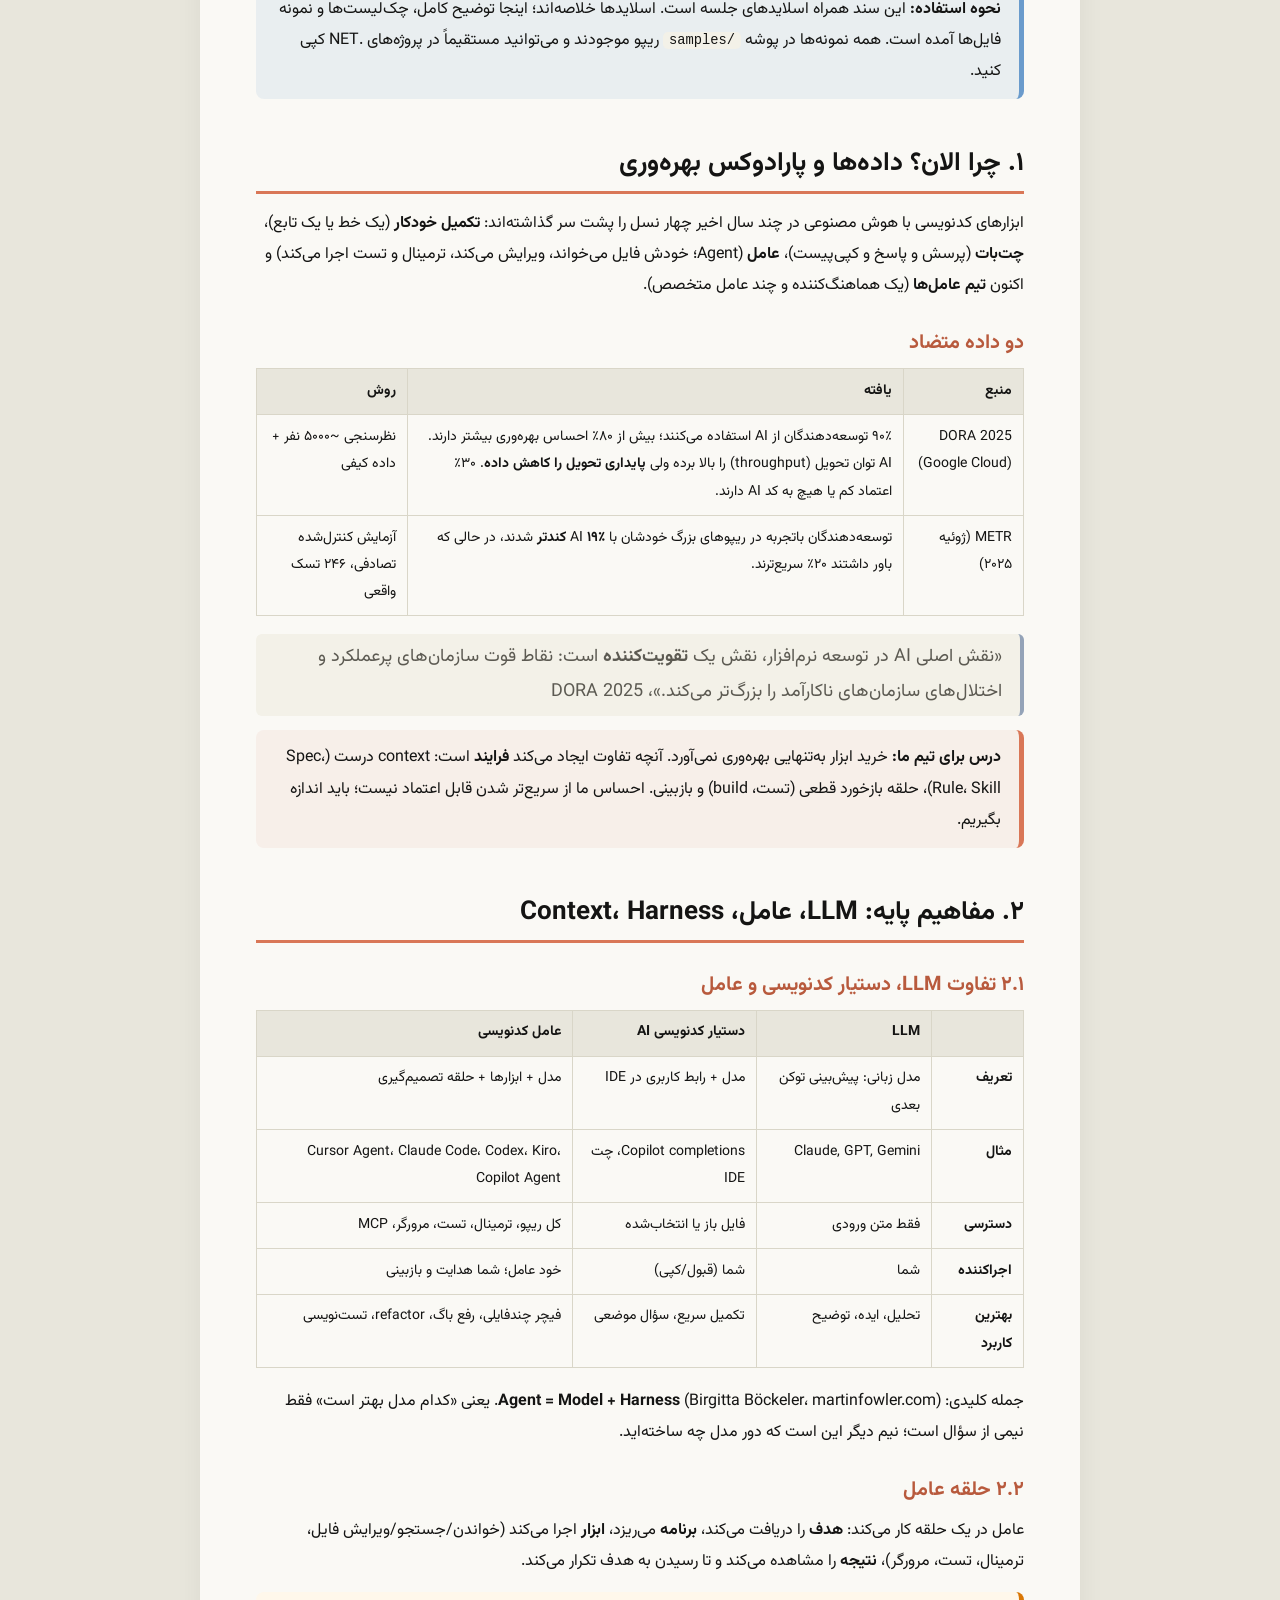
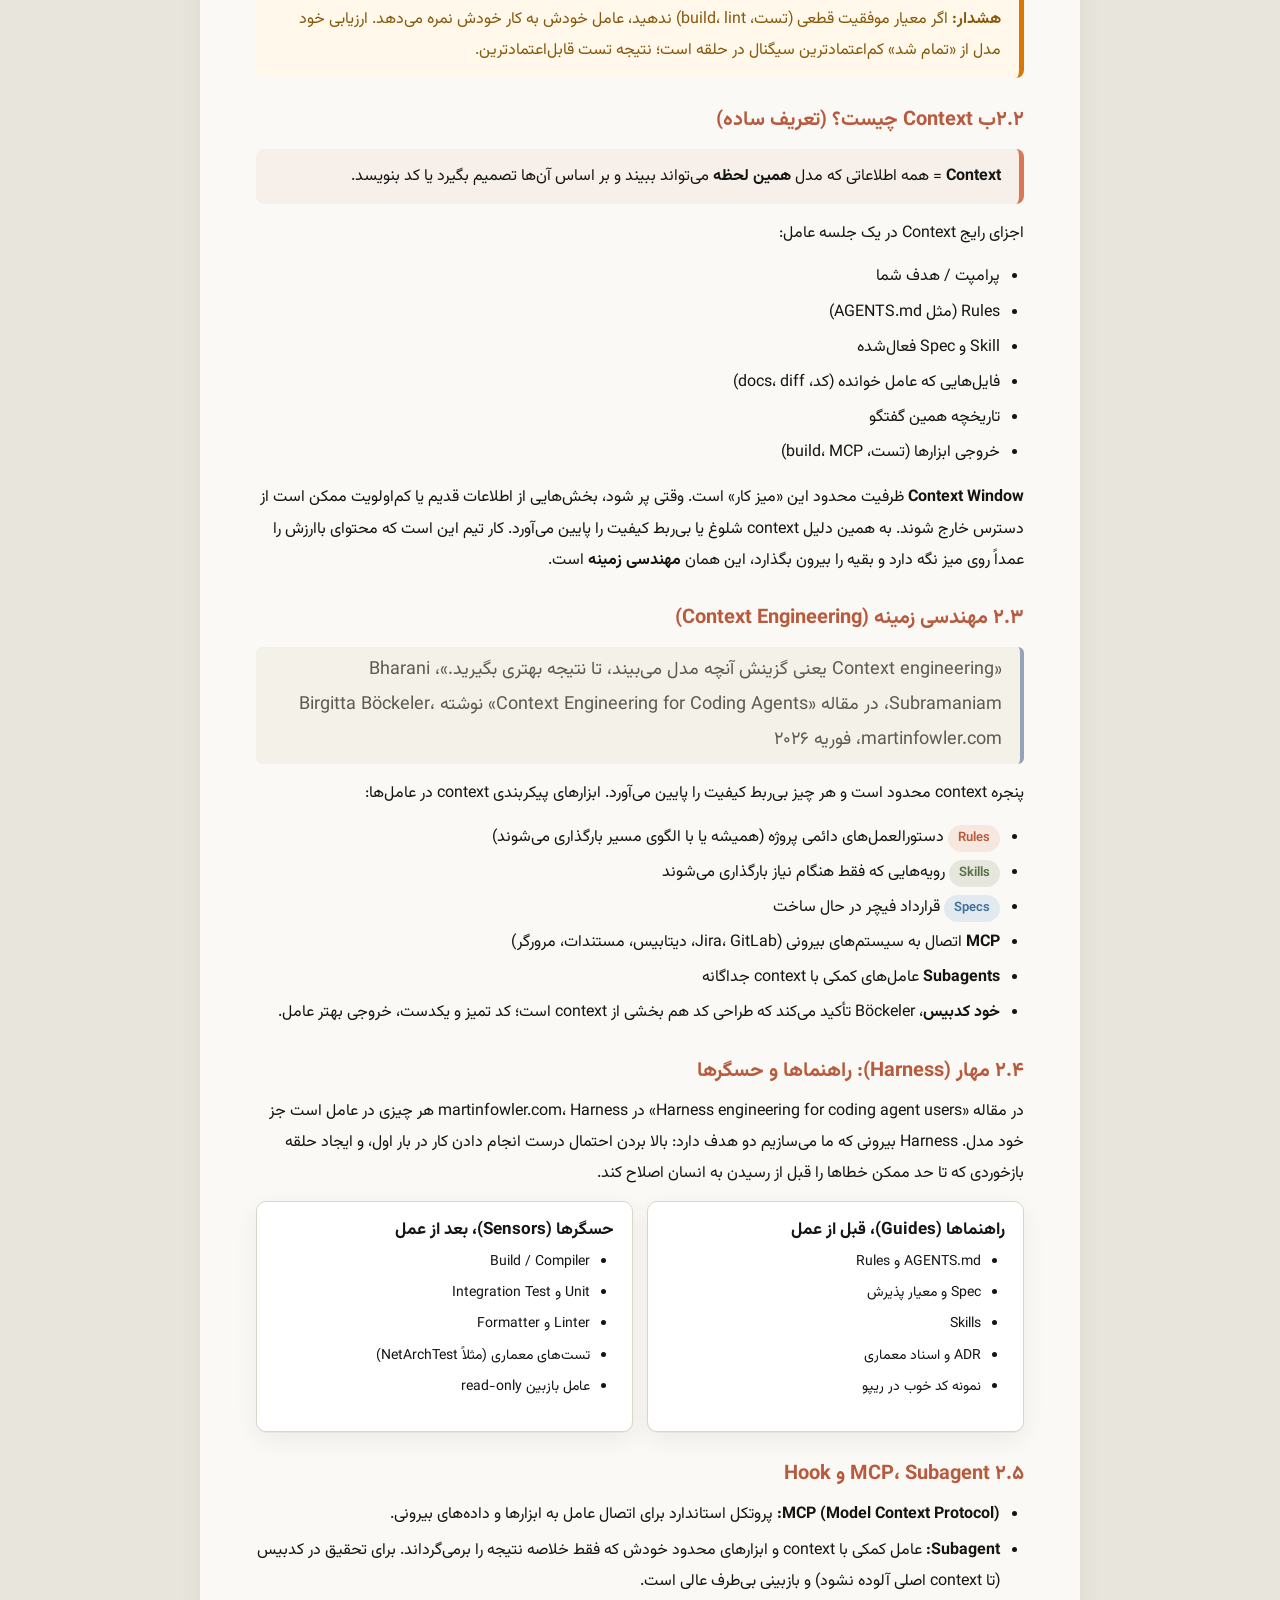
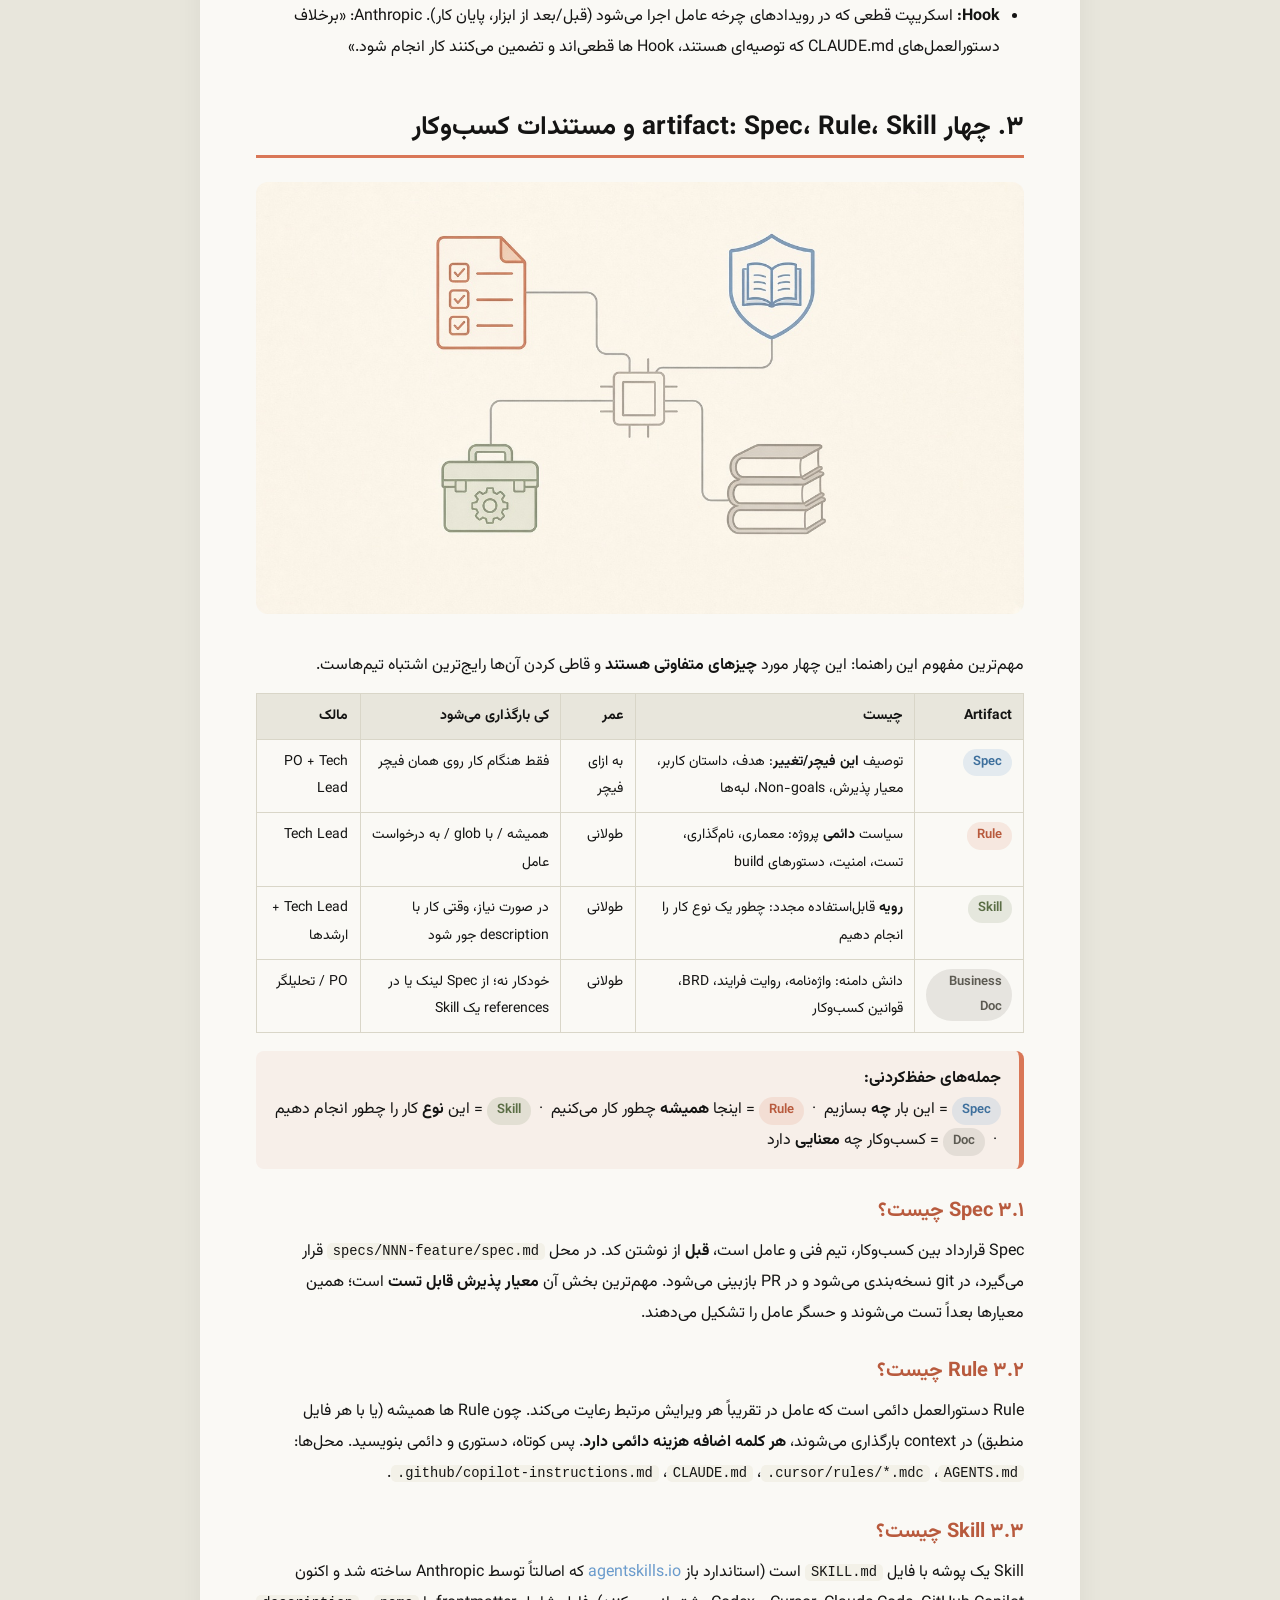
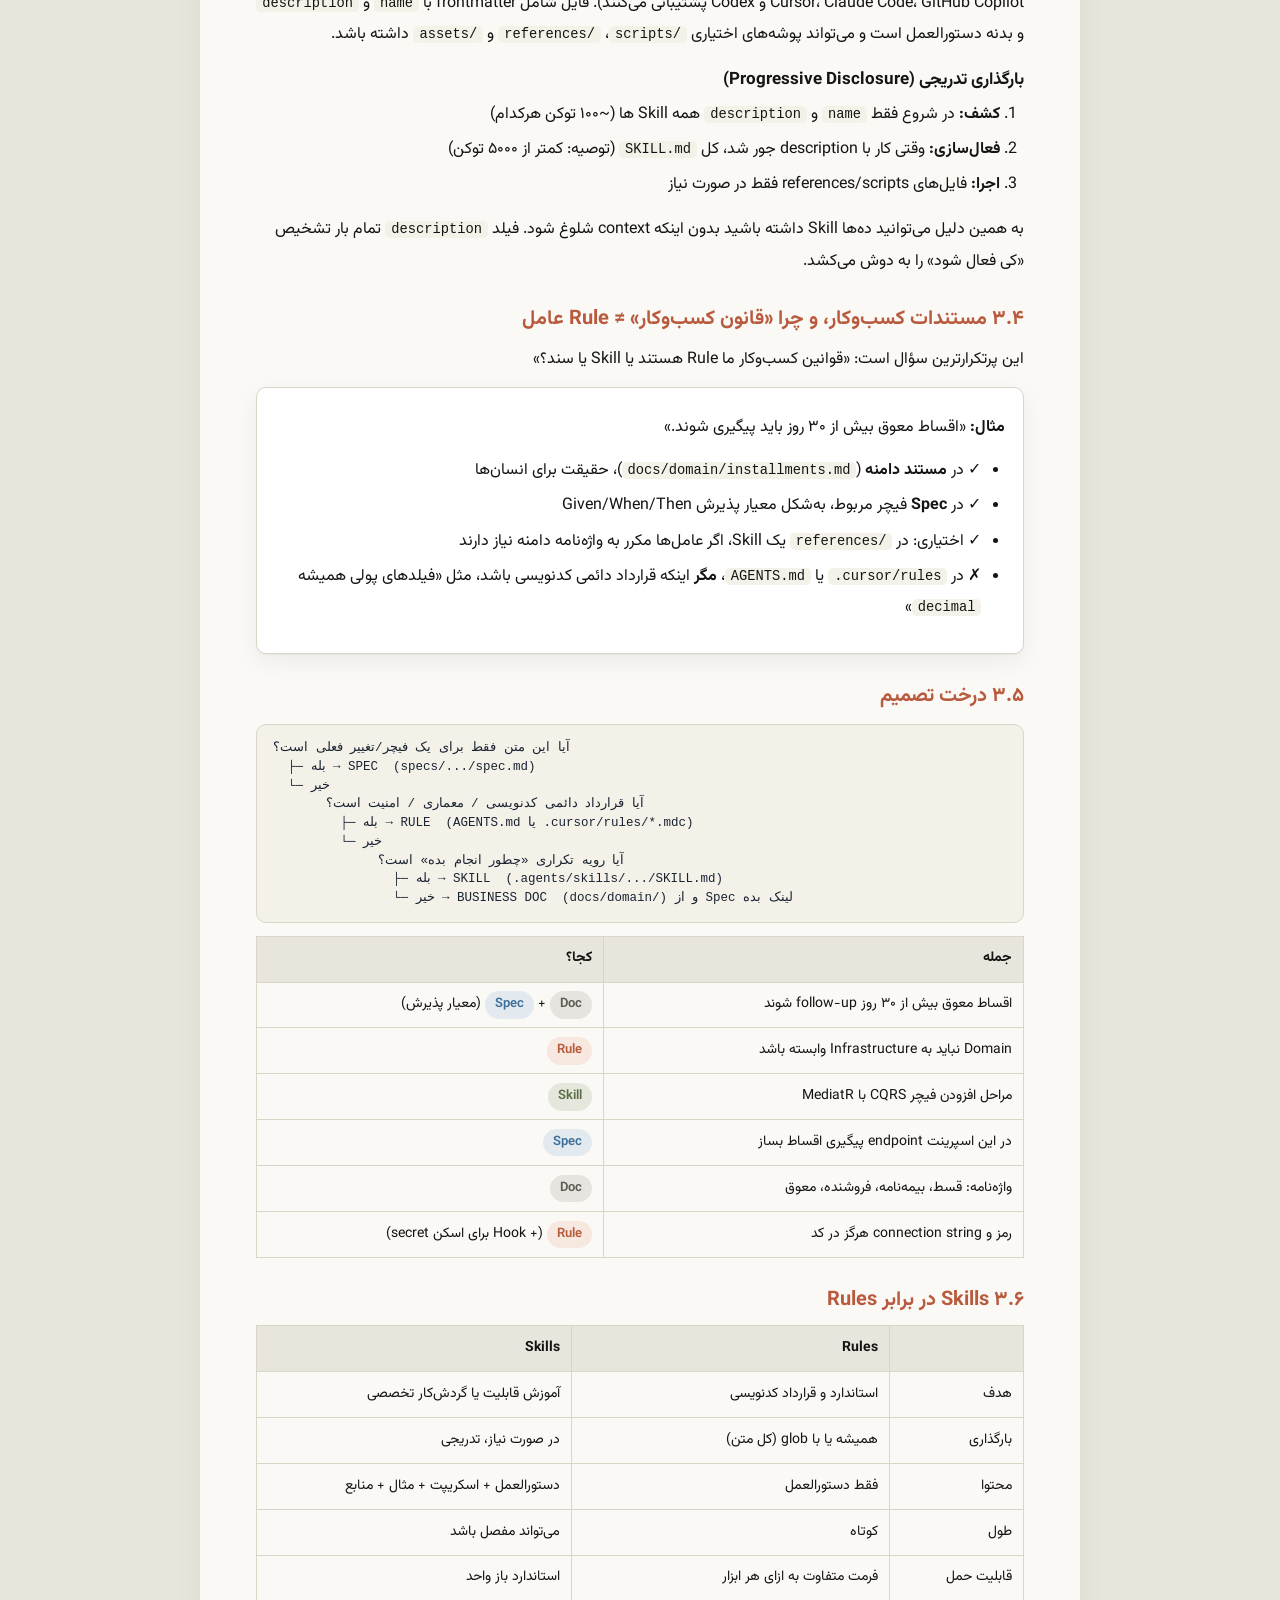
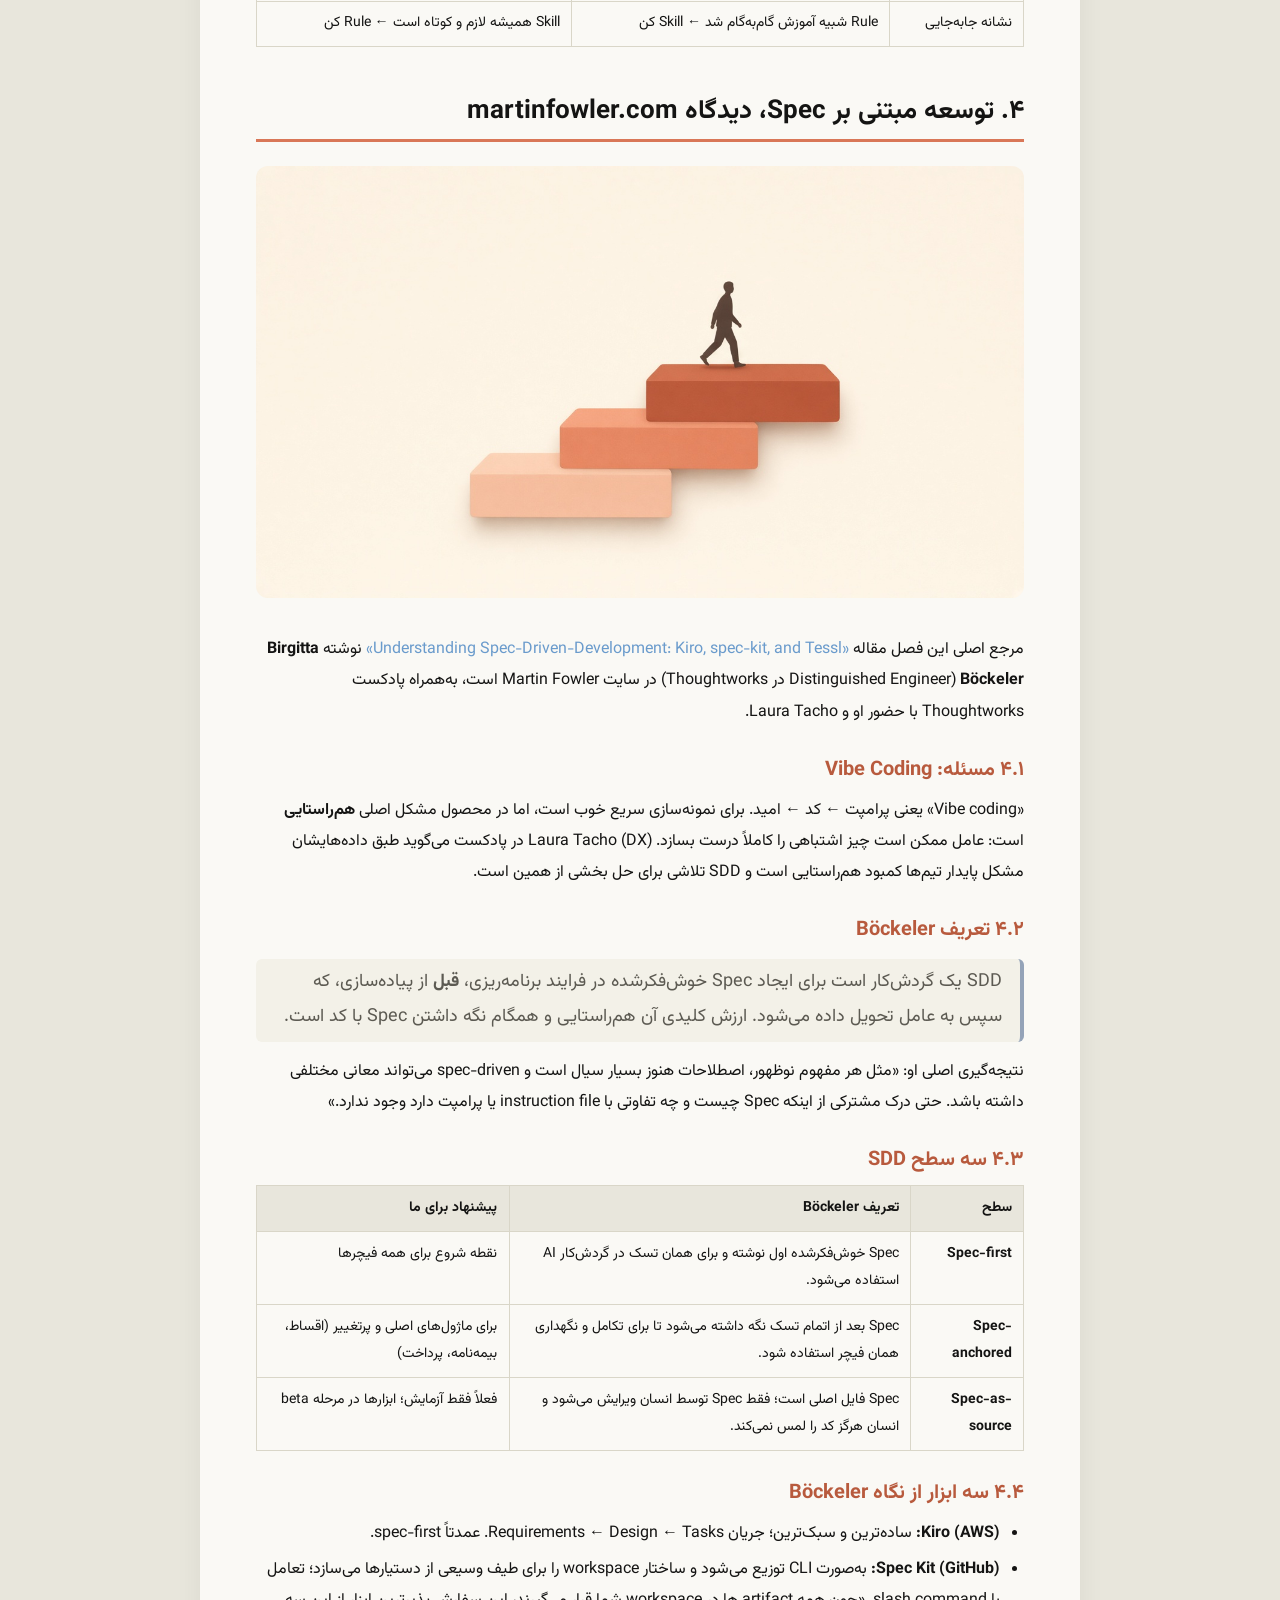
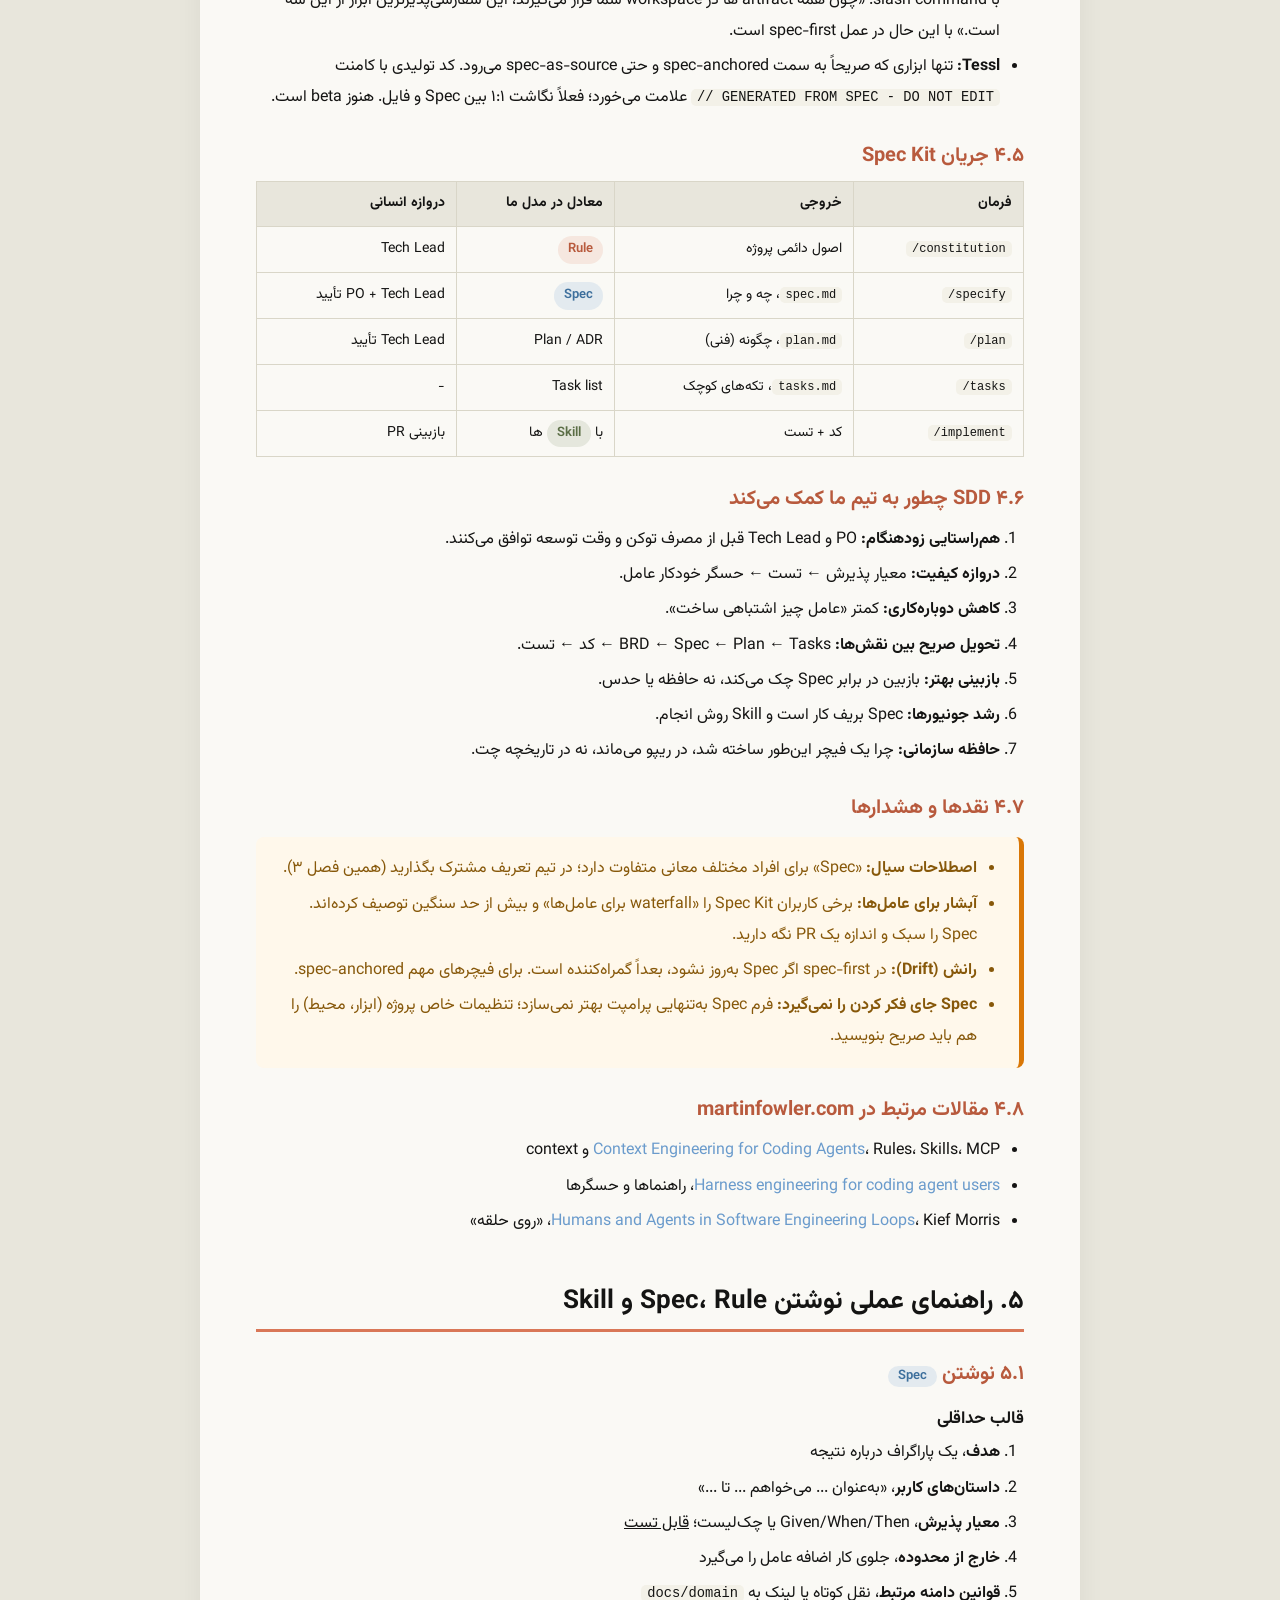
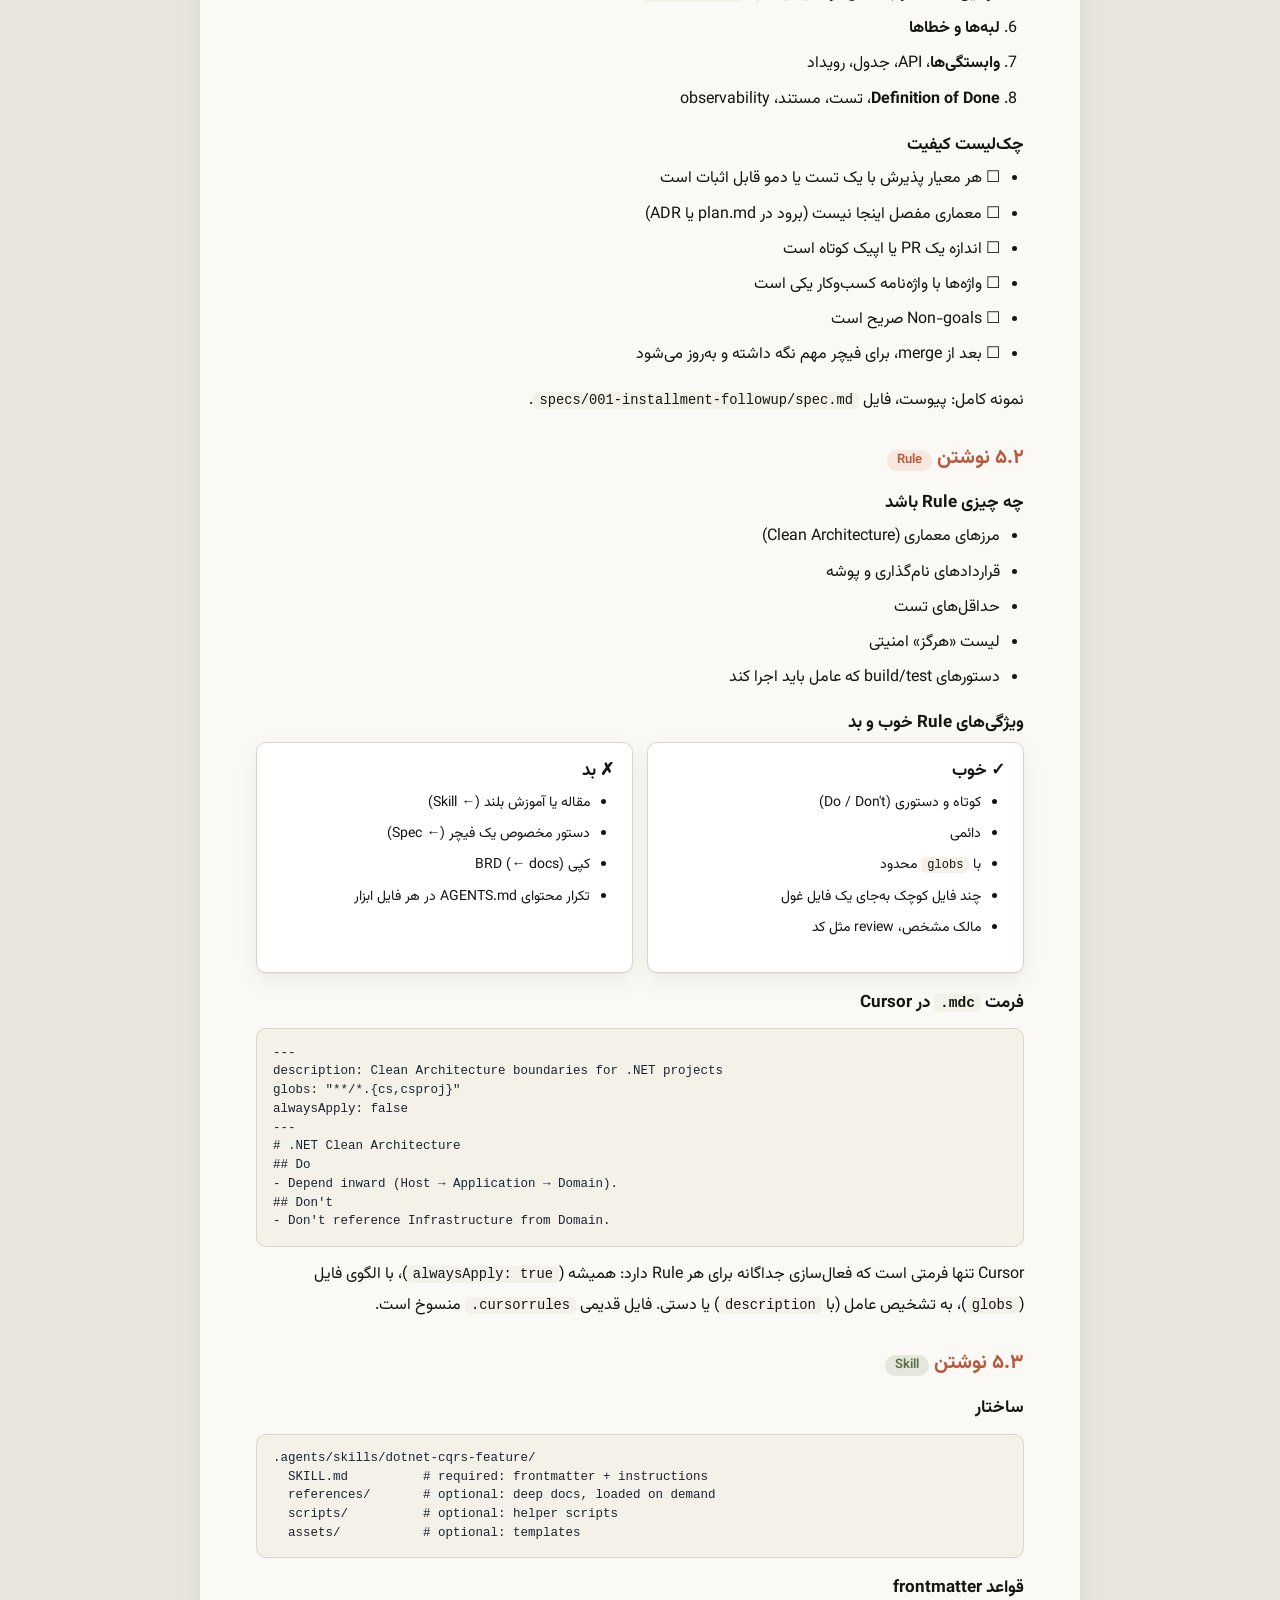
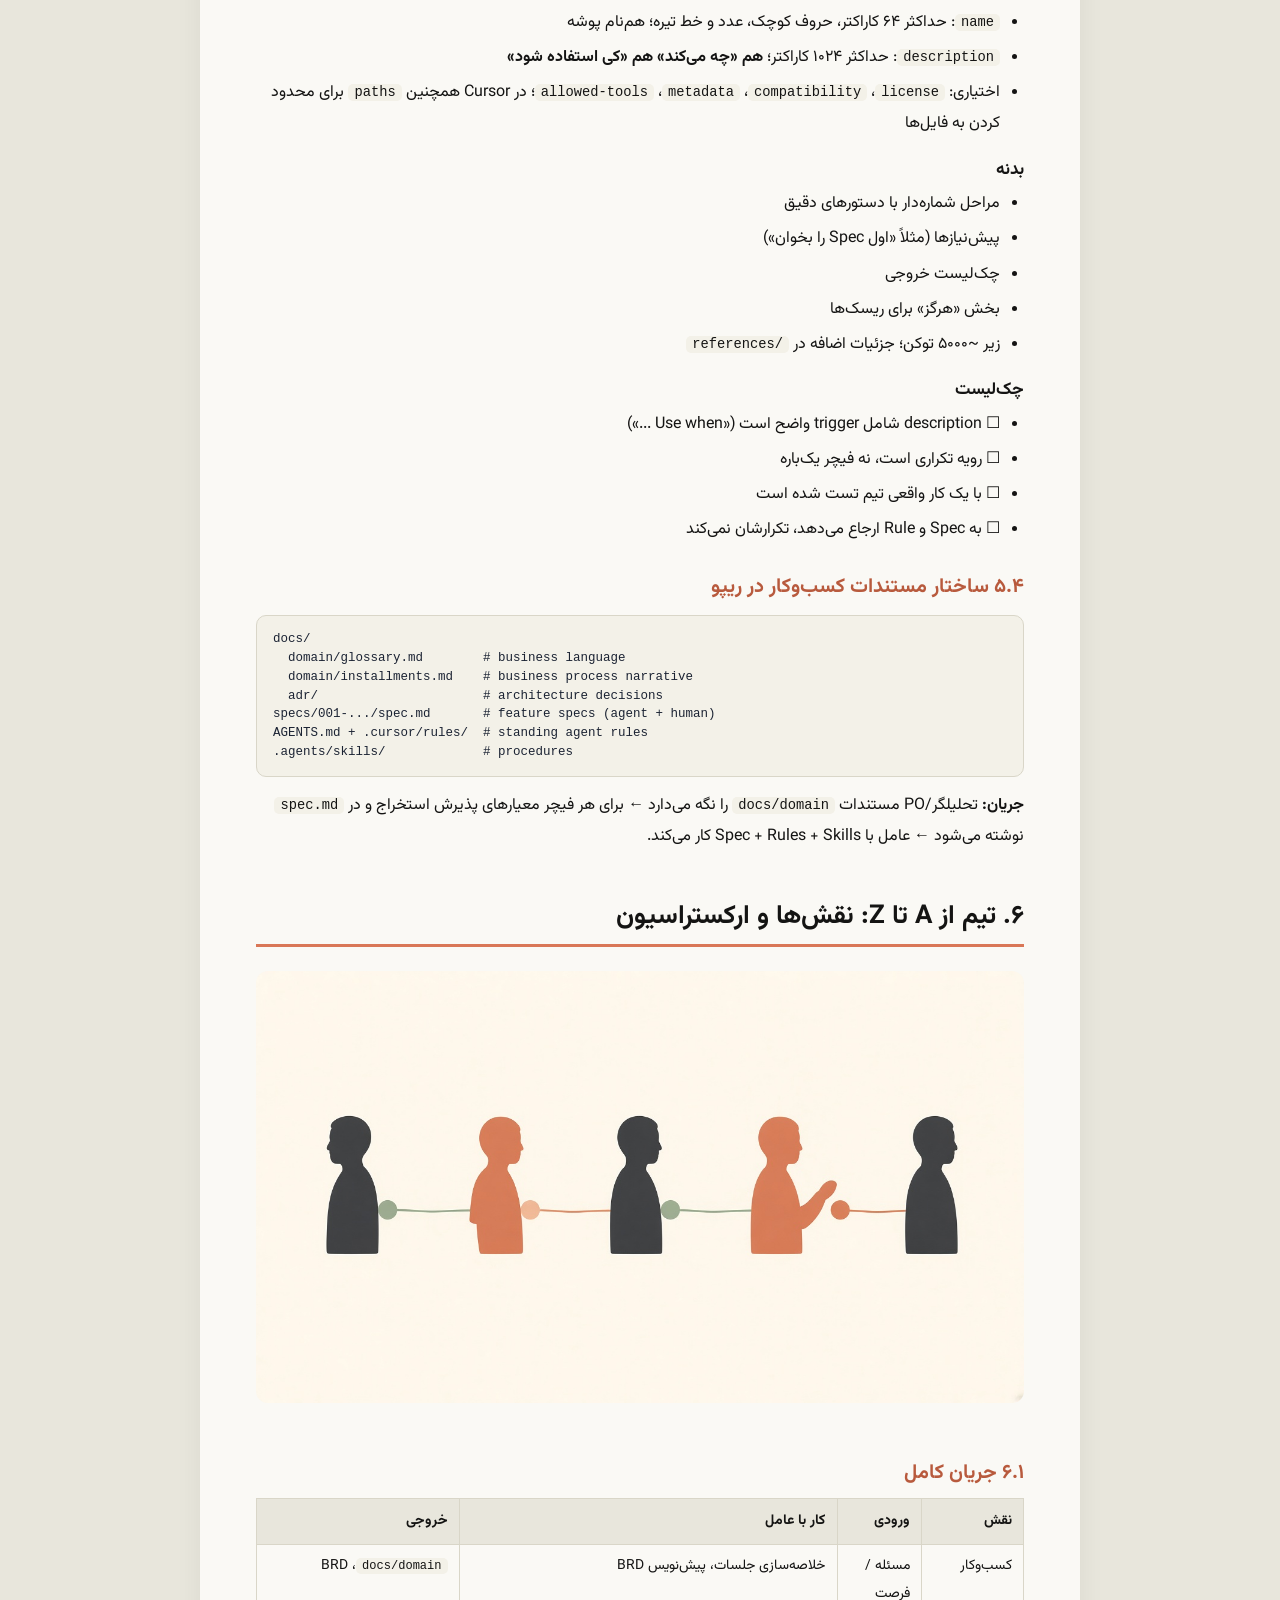
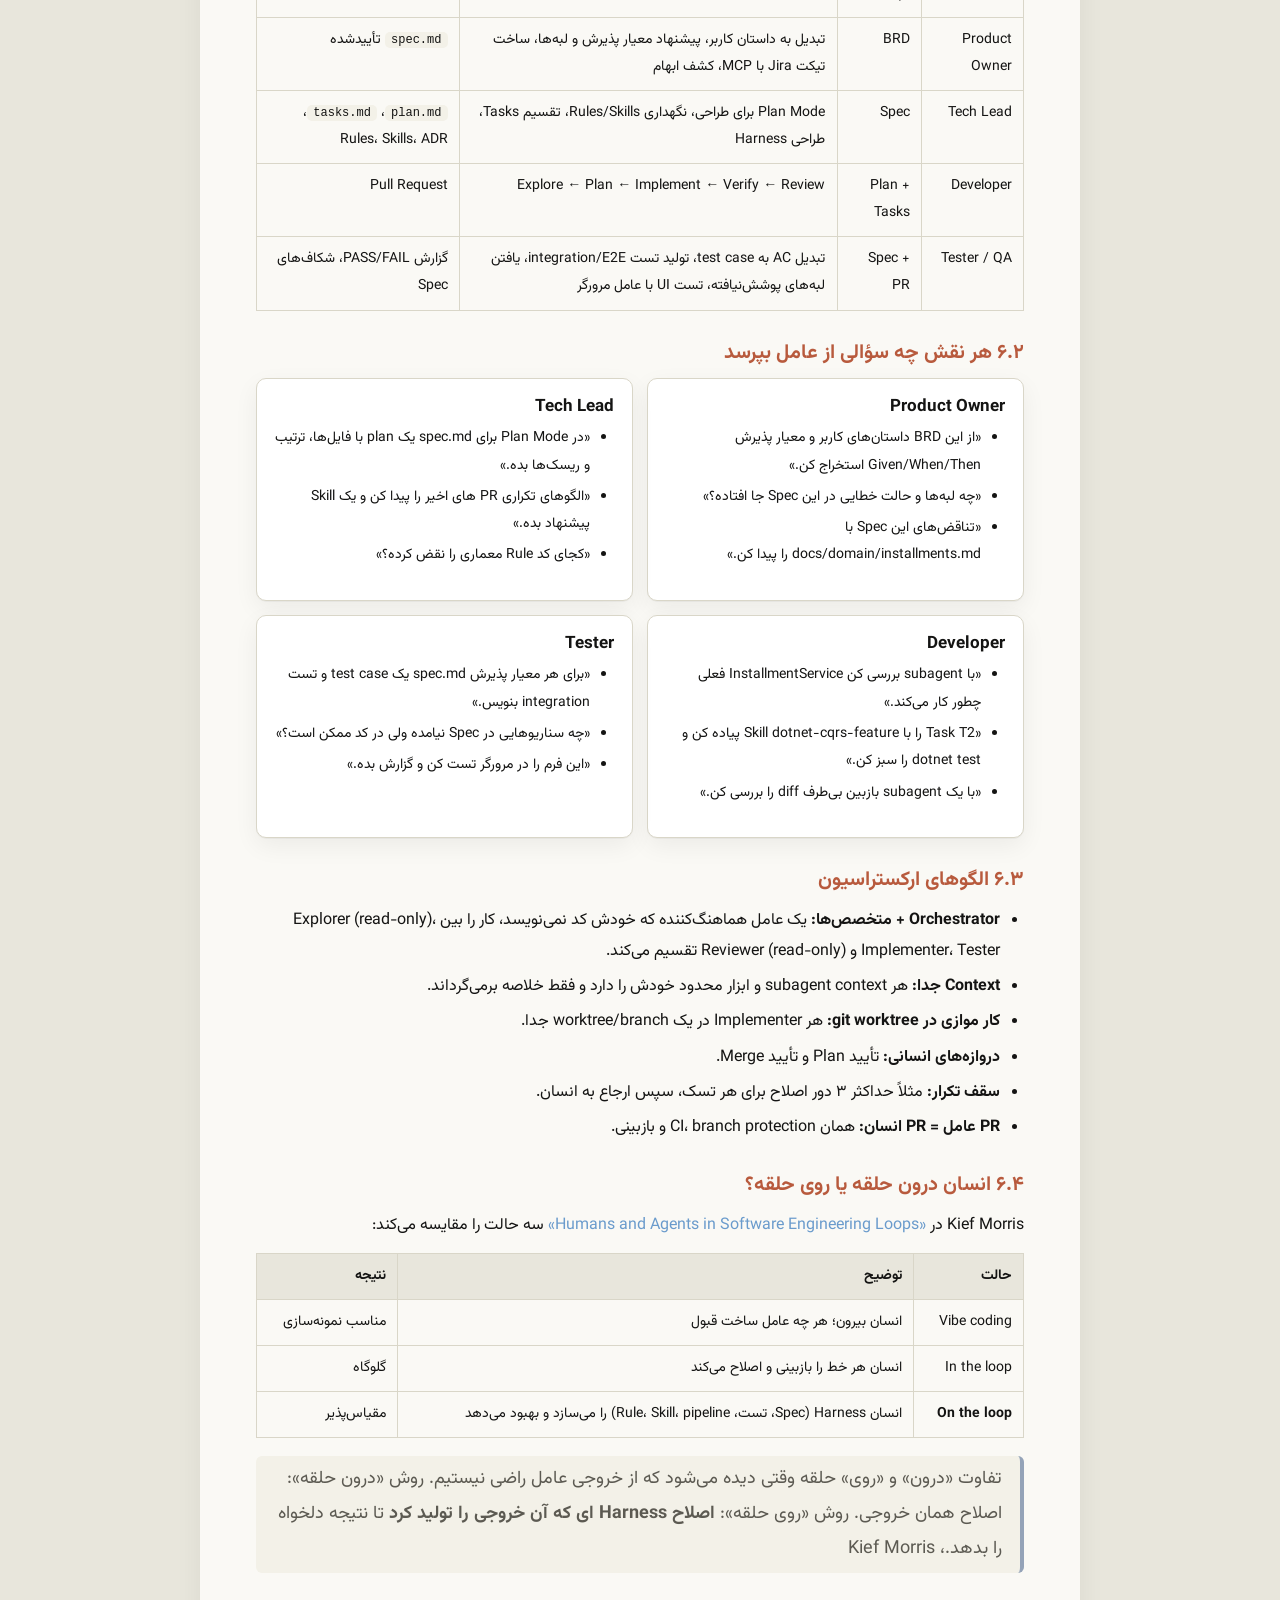
==== commit f68d667f: "Clarify what context is for the meeting audience Add a dedicated Context slide with desk metaphor im" ====
--- a/handbook.html
+++ b/handbook.html
@@ -181,6 +181,21 @@
 <p>عامل در یک حلقه کار می‌کند: <b>هدف</b> را دریافت می‌کند، <b>برنامه</b> می‌ریزد، <b>ابزار</b> اجرا می‌کند (خواندن/جستجو/ویرایش فایل، ترمینال، تست، مرورگر)، <b>نتیجه</b> را مشاهده می‌کند و تا رسیدن به هدف تکرار می‌کند.</p>
 <div class="callout warn"><b>هشدار:</b> اگر معیار موفقیت قطعی (تست، build، lint) ندهید، عامل خودش به کار خودش نمره می‌دهد. ارزیابی خود مدل از «تمام شد» کم‌اعتمادترین سیگنال در حلقه است؛ نتیجه تست قابل‌اعتمادترین.</div>
 
+<h3>۲.۲ب Context چیست؟ (تعریف ساده)</h3>
+<div class="callout">
+  <b>Context</b> = همه اطلاعاتی که مدل <b>همین لحظه</b> می‌تواند ببیند و بر اساس آن‌ها تصمیم بگیرد یا کد بنویسد.
+</div>
+<p>اجزای رایج Context در یک جلسه عامل:</p>
+<ul>
+  <li>پرامپت / هدف شما</li>
+  <li>Rules (مثل AGENTS.md)</li>
+  <li>Skill و Spec فعال‌شده</li>
+  <li>فایل‌هایی که عامل خوانده (کد، docs، diff)</li>
+  <li>تاریخچه همین گفتگو</li>
+  <li>خروجی ابزارها (تست، build، MCP)</li>
+</ul>
+<p><b>Context Window</b> ظرفیت محدود این «میز کار» است. وقتی پر شود، بخش‌هایی از اطلاعات قدیم یا کم‌اولویت ممکن است از دسترس خارج شوند. به همین دلیل context شلوغ یا بی‌ربط کیفیت را پایین می‌آورد. کار تیم این است که محتوای باارزش را عمداً روی میز نگه دارد و بقیه را بیرون بگذارد، این همان <b>مهندسی زمینه</b> است.</p>
+
 <h3>۲.۳ مهندسی زمینه (Context Engineering)</h3>
 <div class="quote">«Context engineering یعنی گزینش آنچه مدل می‌بیند، تا نتیجه بهتری بگیرید.»، Bharani Subramaniam، در مقاله «Context Engineering for Coding Agents» نوشته Birgitta Böckeler، martinfowler.com، فوریه ۲۰۲۶</div>
 <p>پنجره context محدود است و هر چیز بی‌ربط کیفیت را پایین می‌آورد. ابزارهای پیکربندی context در عامل‌ها:</p>
@@ -660,6 +675,8 @@
   <tr><th>اصطلاح</th><th>معادل/توضیح فارسی</th></tr>
   <tr><td>Agent</td><td>عامل: مدل + ابزار + حلقه تصمیم</td></tr>
   <tr><td>Agentic Coding</td><td>برنامه‌نویسی عامل‌محور</td></tr>
+  <tr><td>Context</td><td>زمینه: همه اطلاعاتی که مدل همین لحظه می‌بیند</td></tr>
+  <tr><td>Context Window</td><td>پنجره/ظرفیت محدود همین زمینه (میز کار مدل)</td></tr>
   <tr><td>Context Engineering</td><td>مهندسی زمینه: گزینش آنچه مدل می‌بیند</td></tr>
   <tr><td>Harness</td><td>مهار: همه چیز در عامل جز مدل (راهنماها + حسگرها)</td></tr>
   <tr><td>Guides / Sensors</td><td>راهنماها (قبل از عمل) / حسگرها (بعد از عمل)</td></tr>
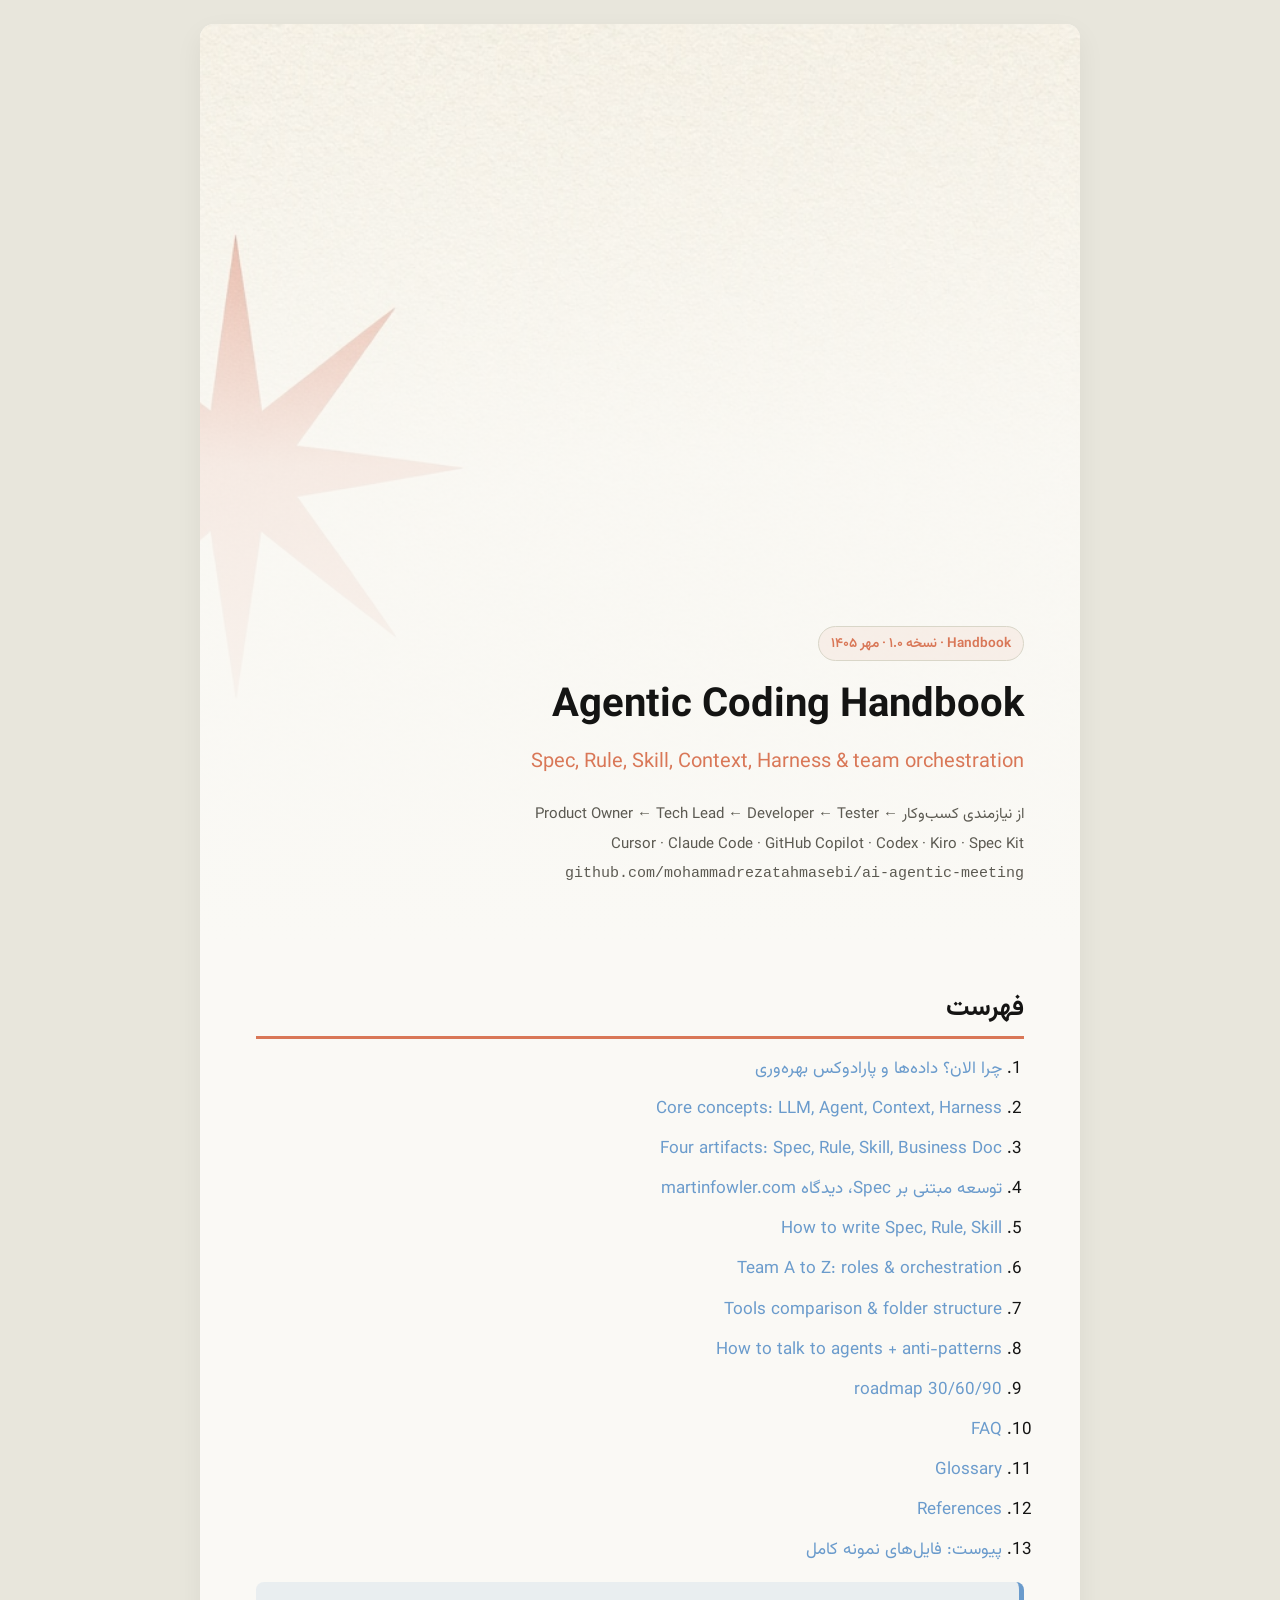
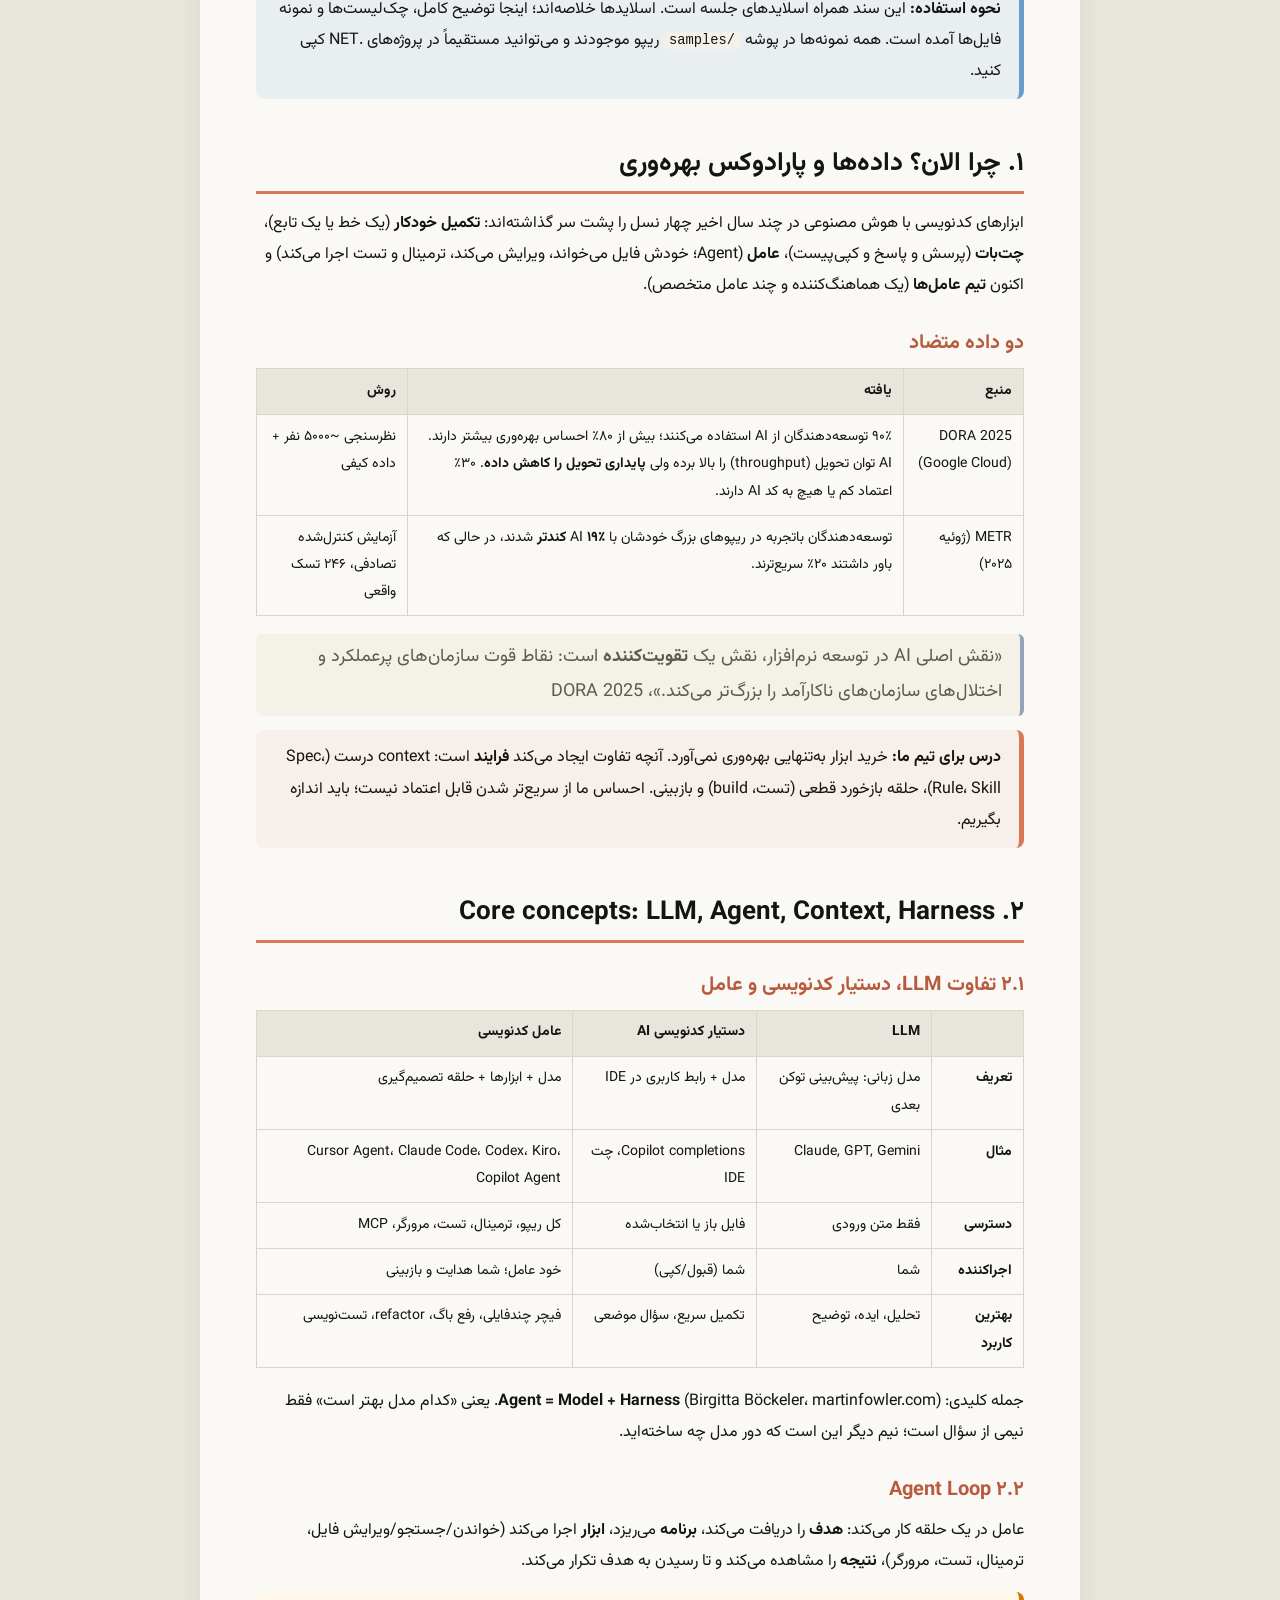
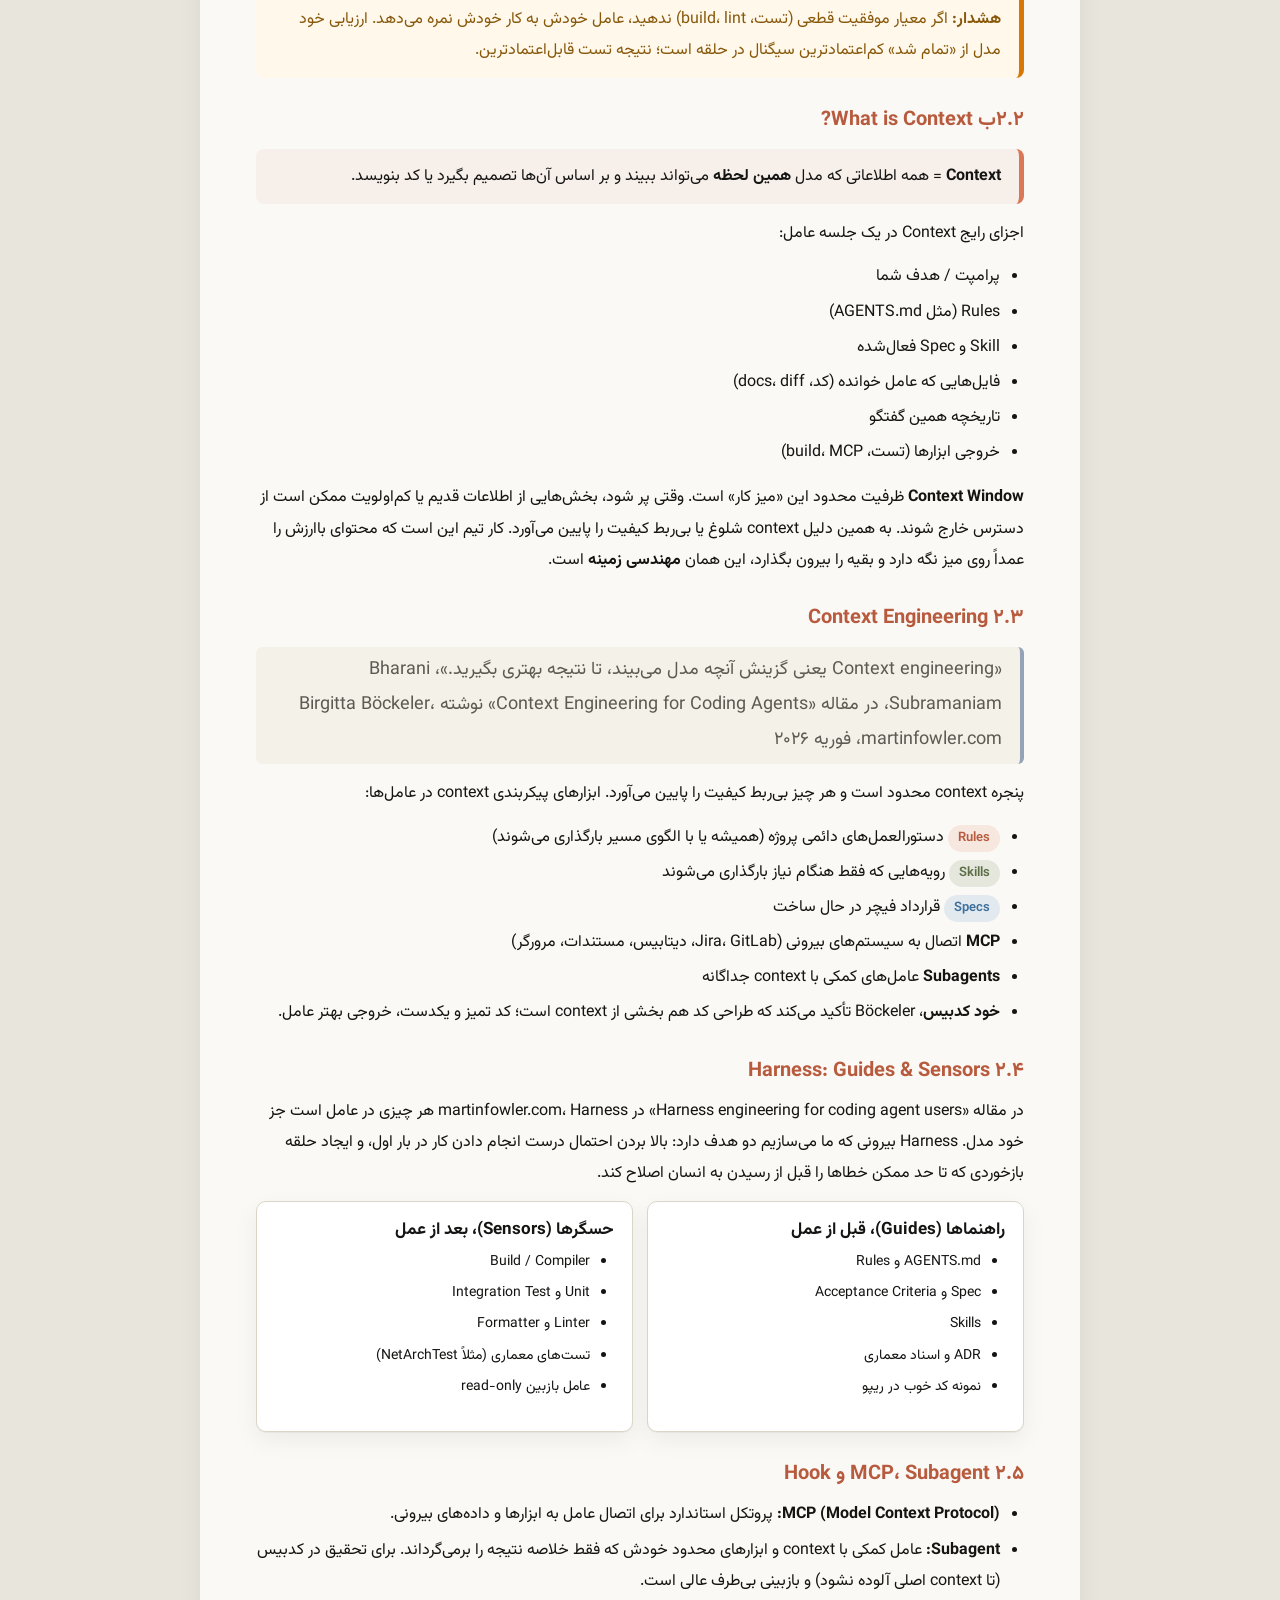
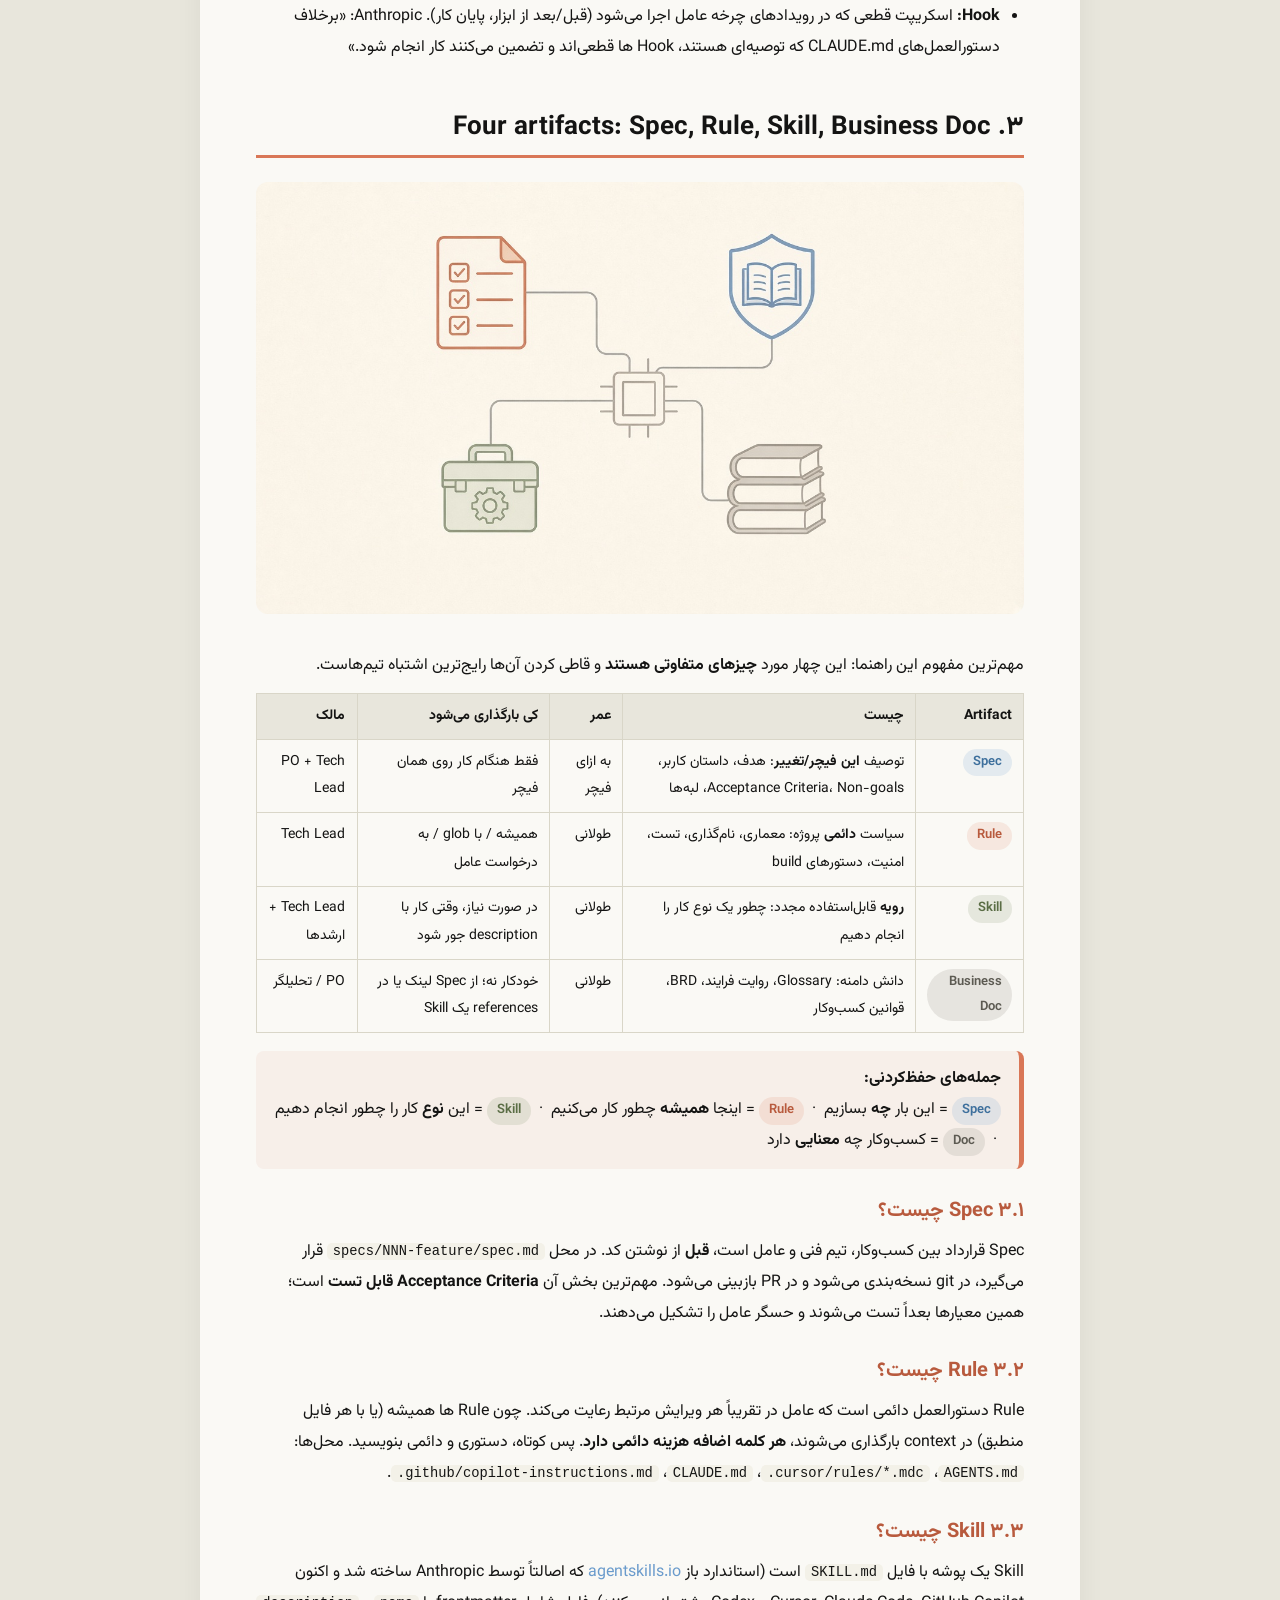
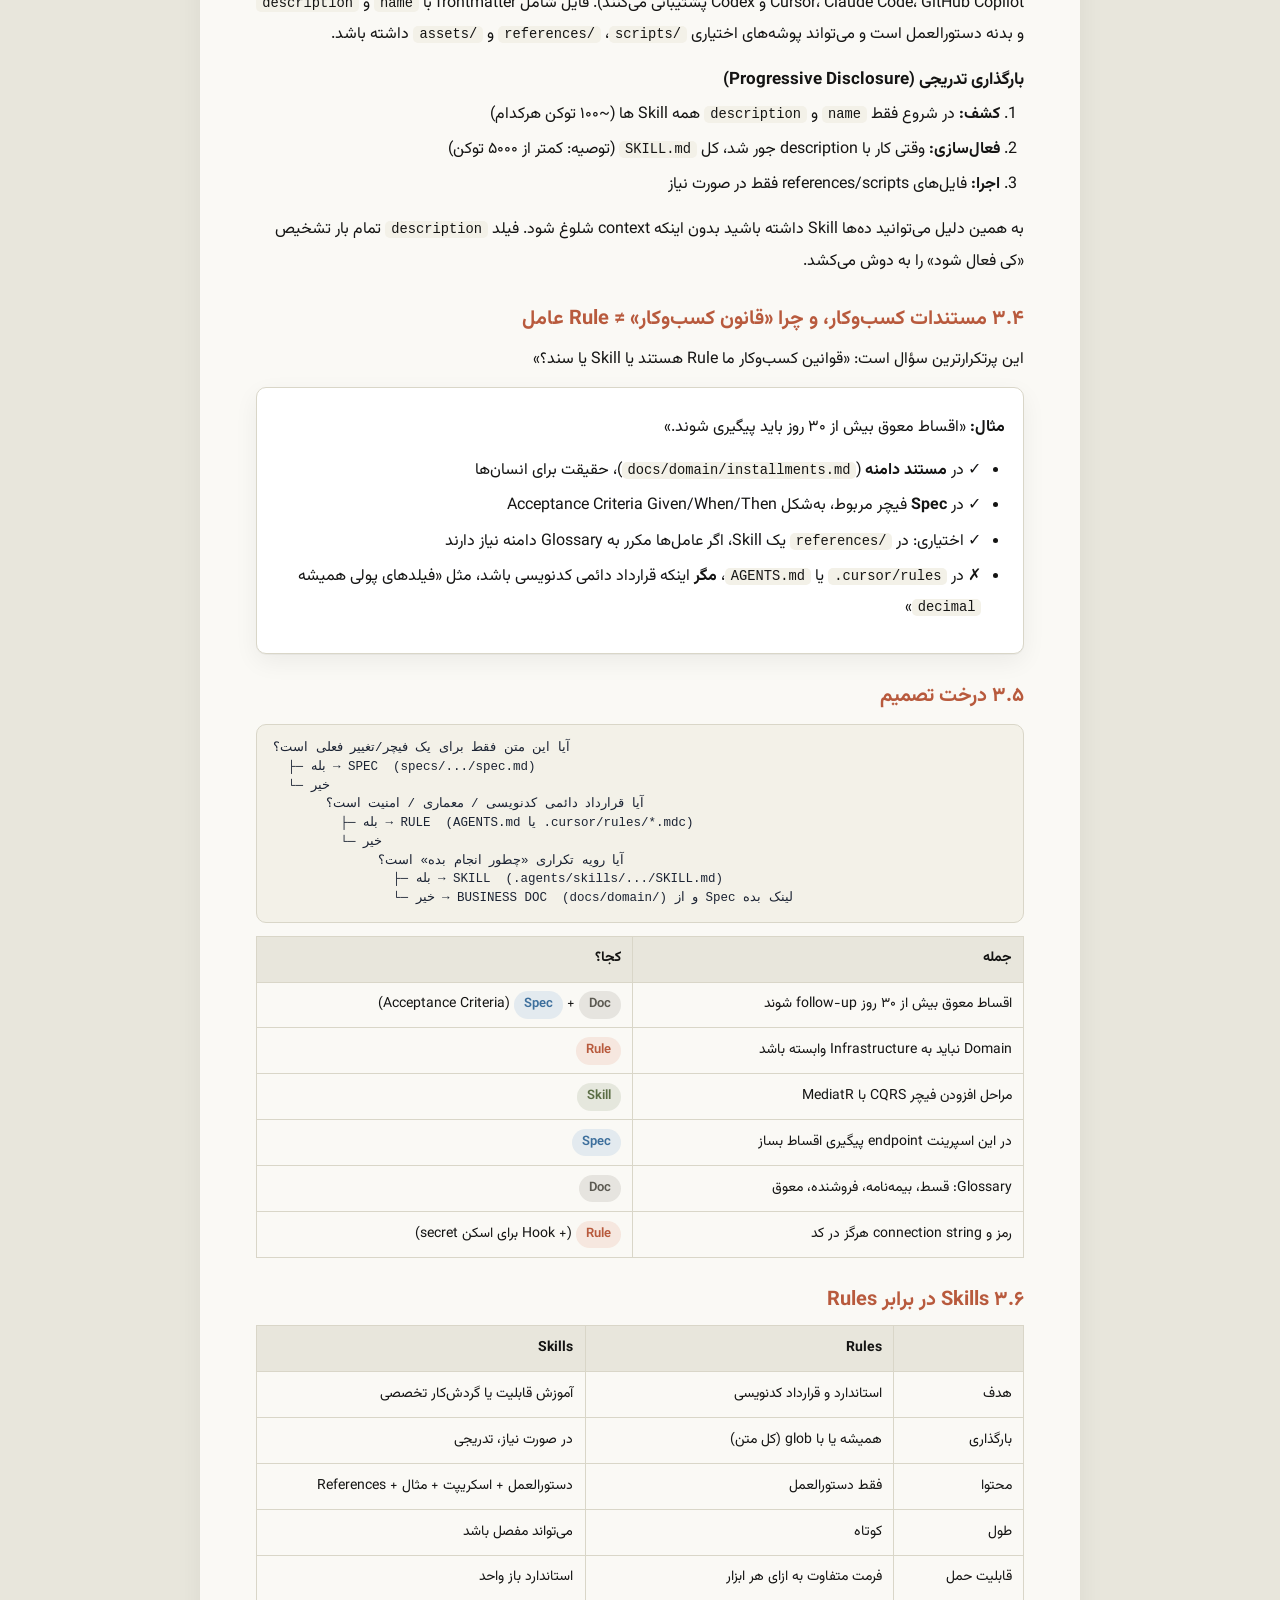
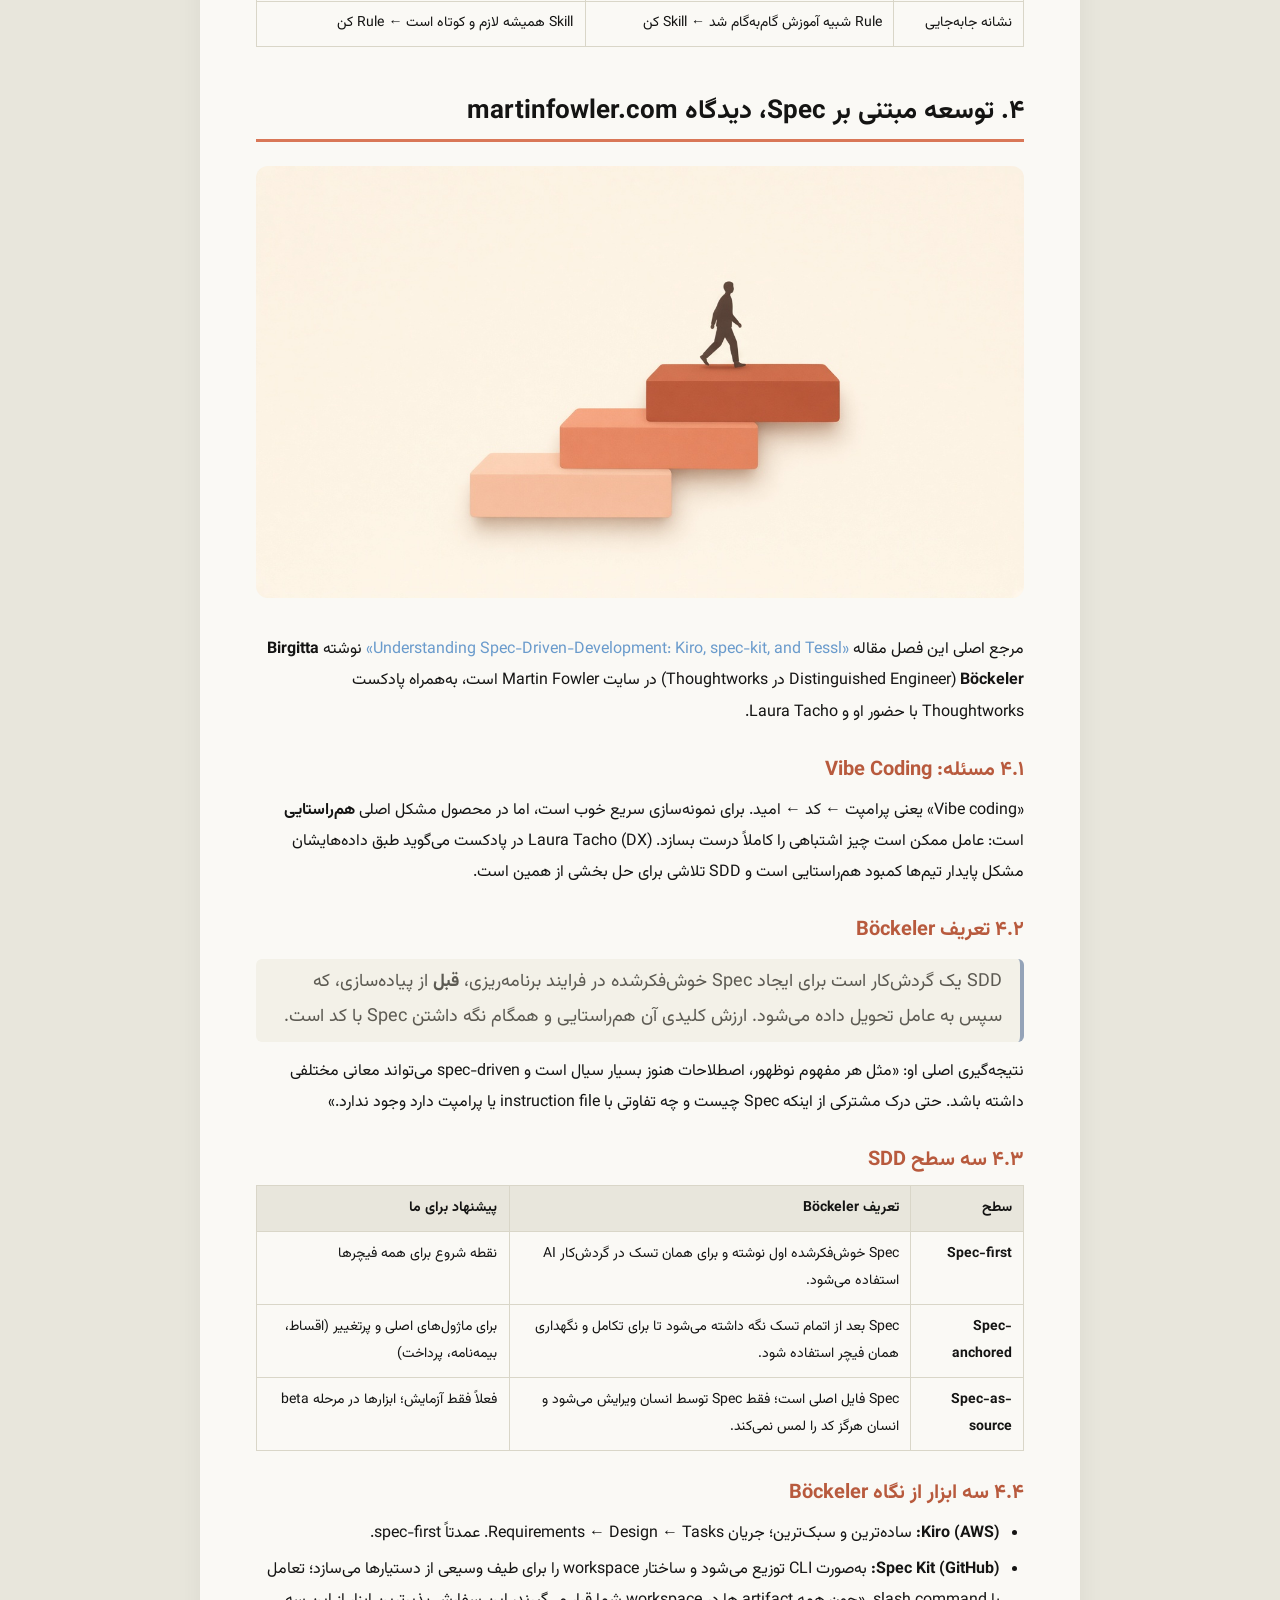
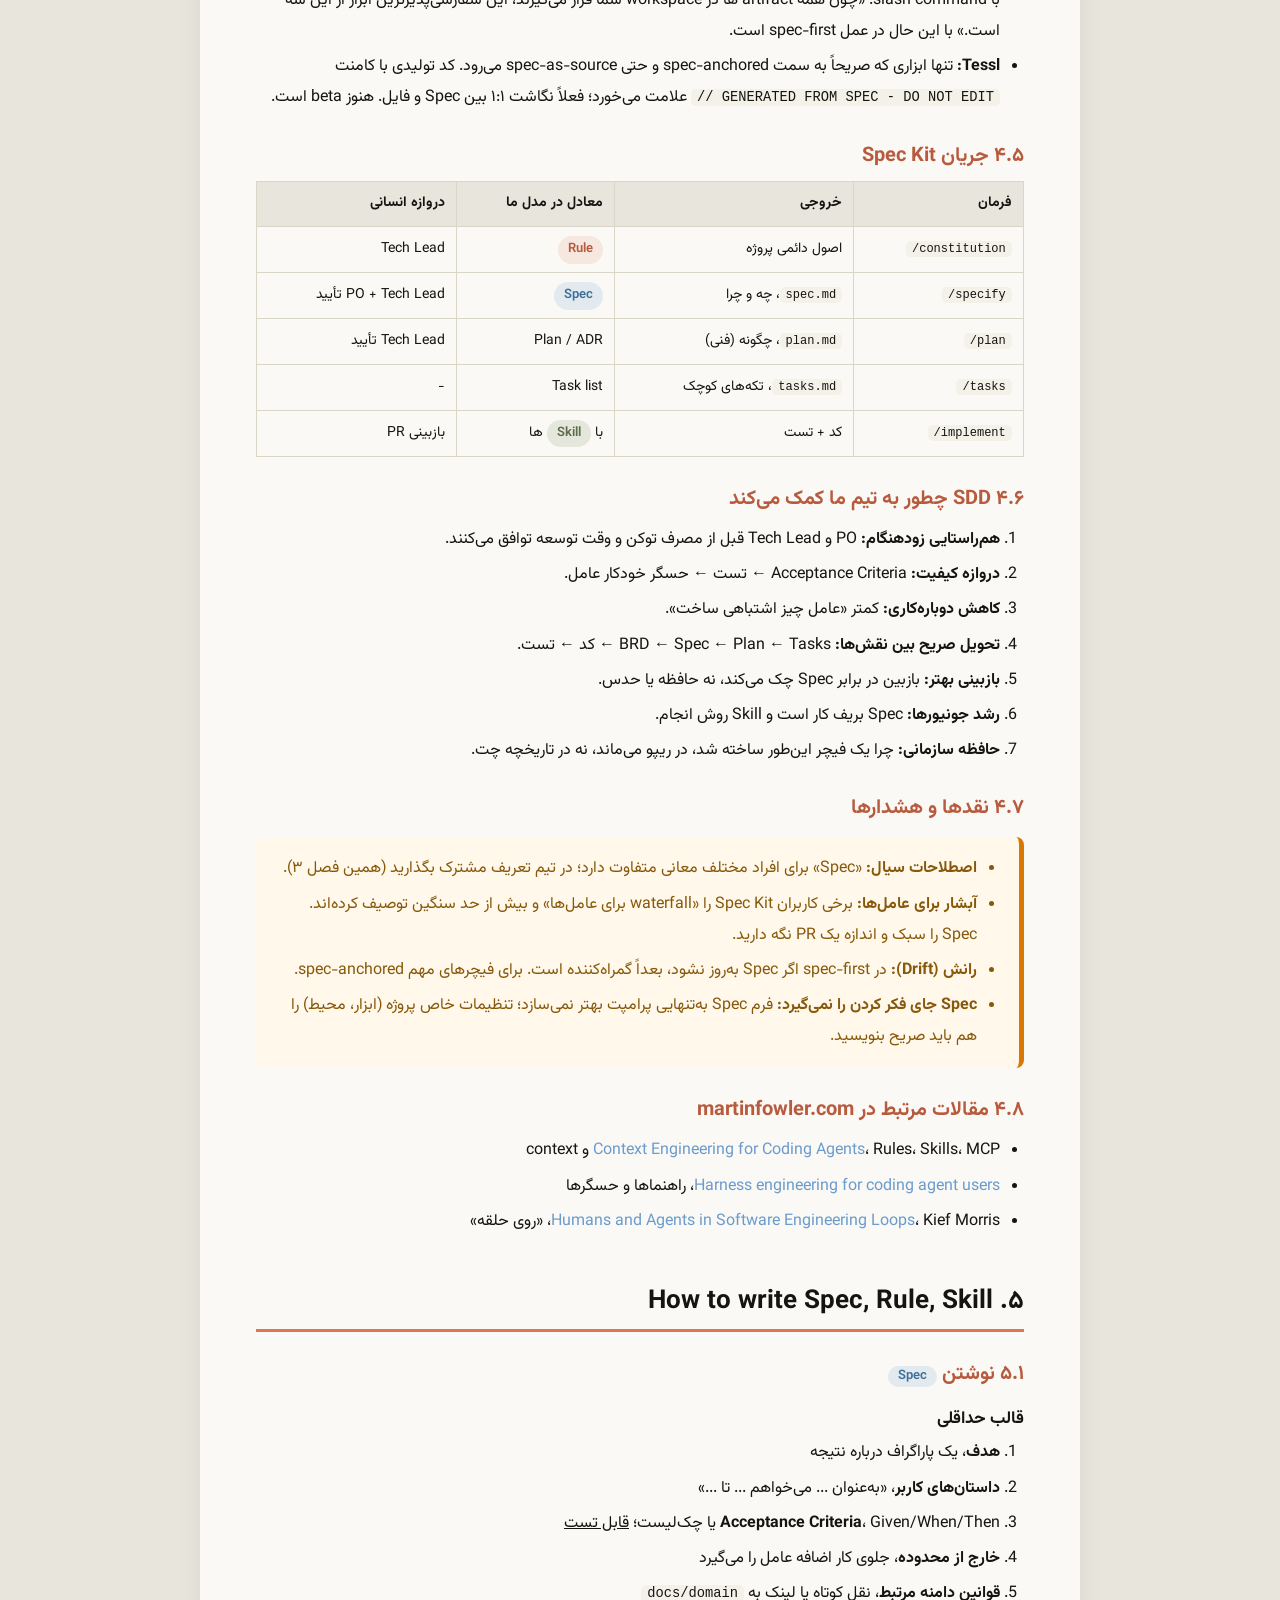
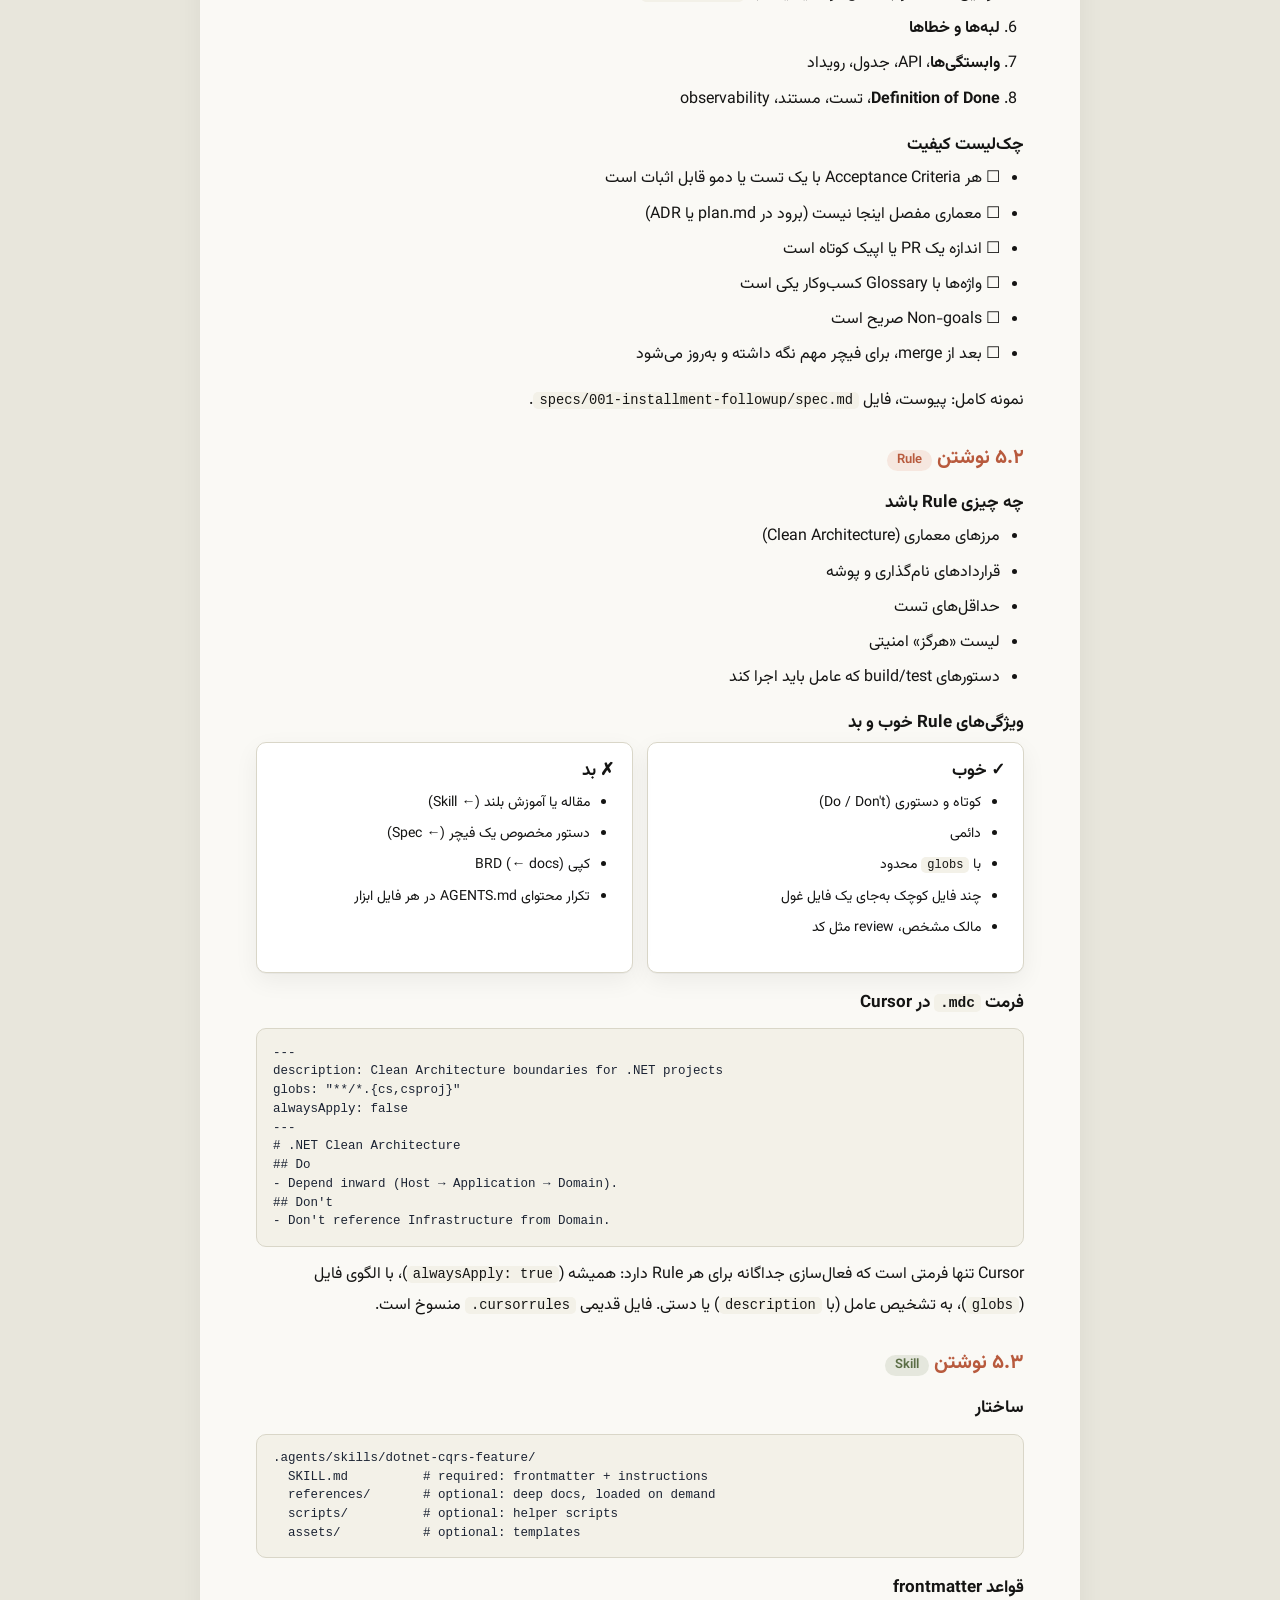
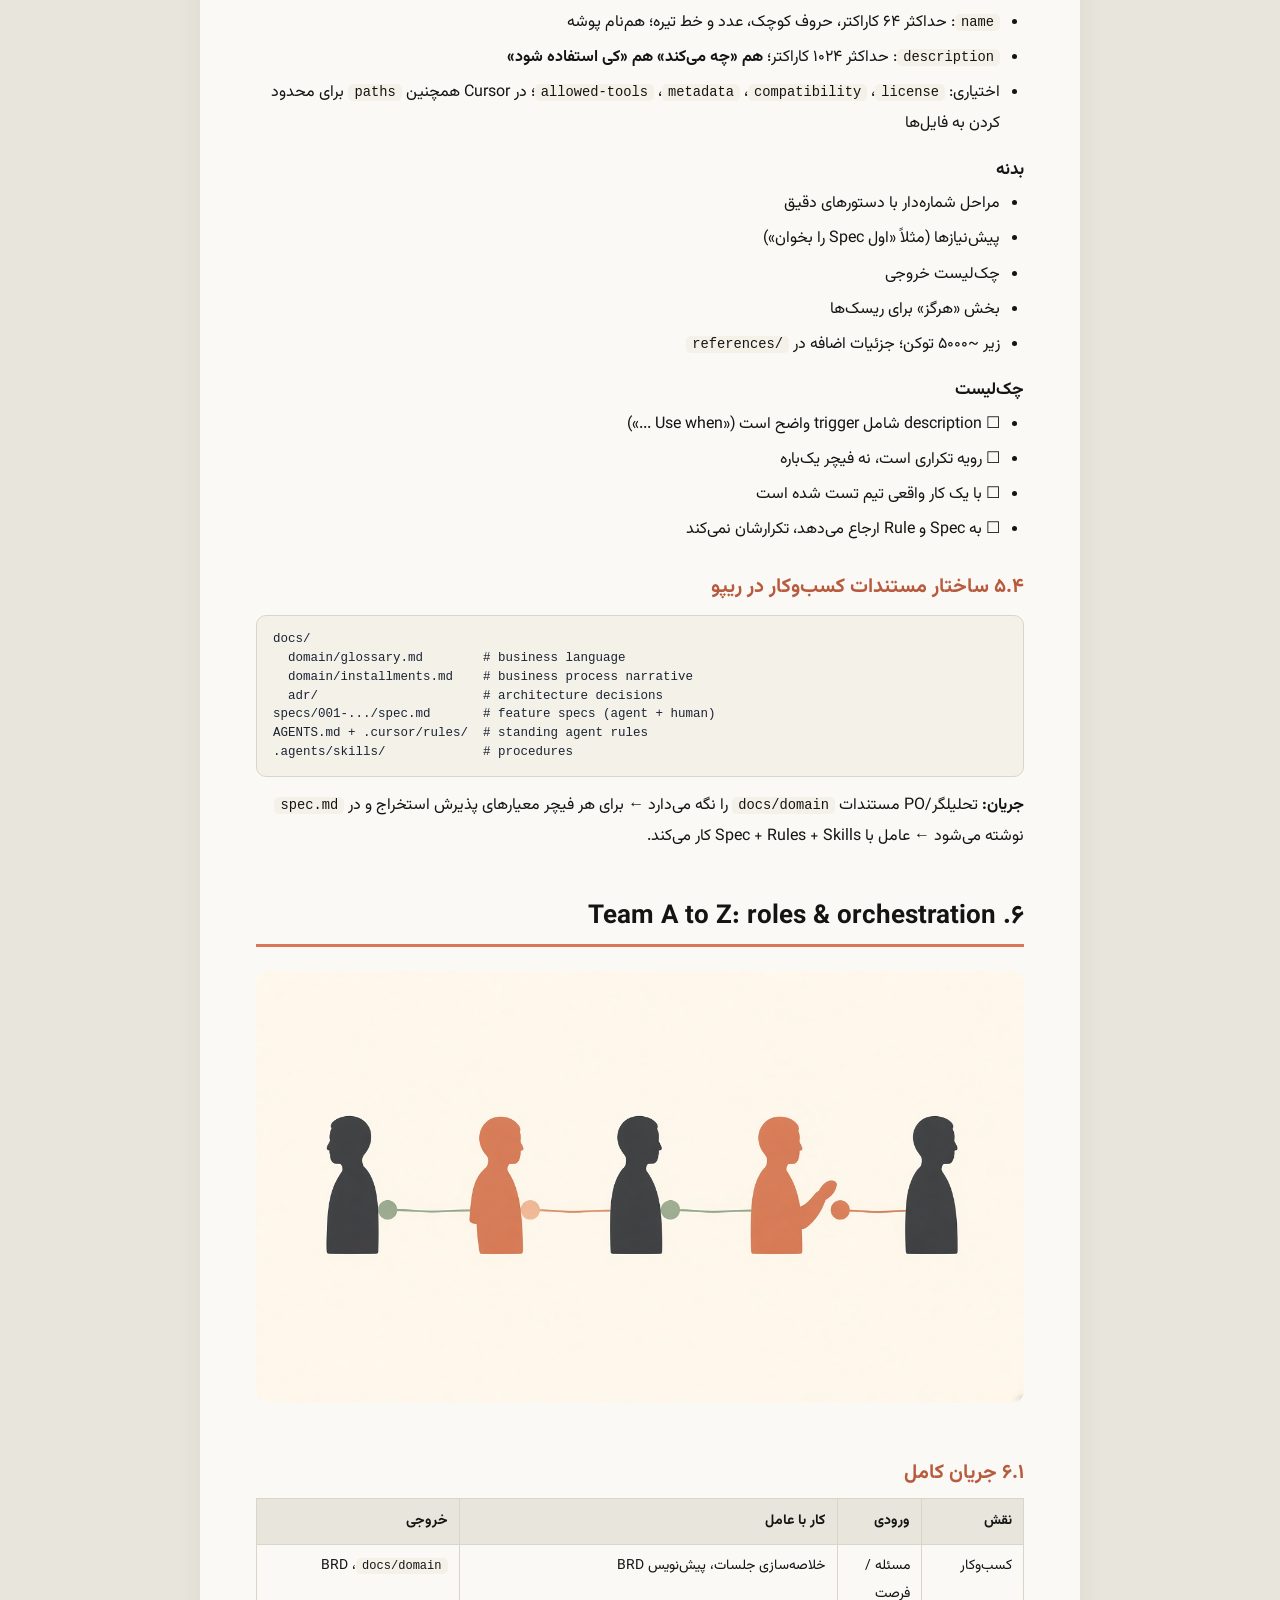
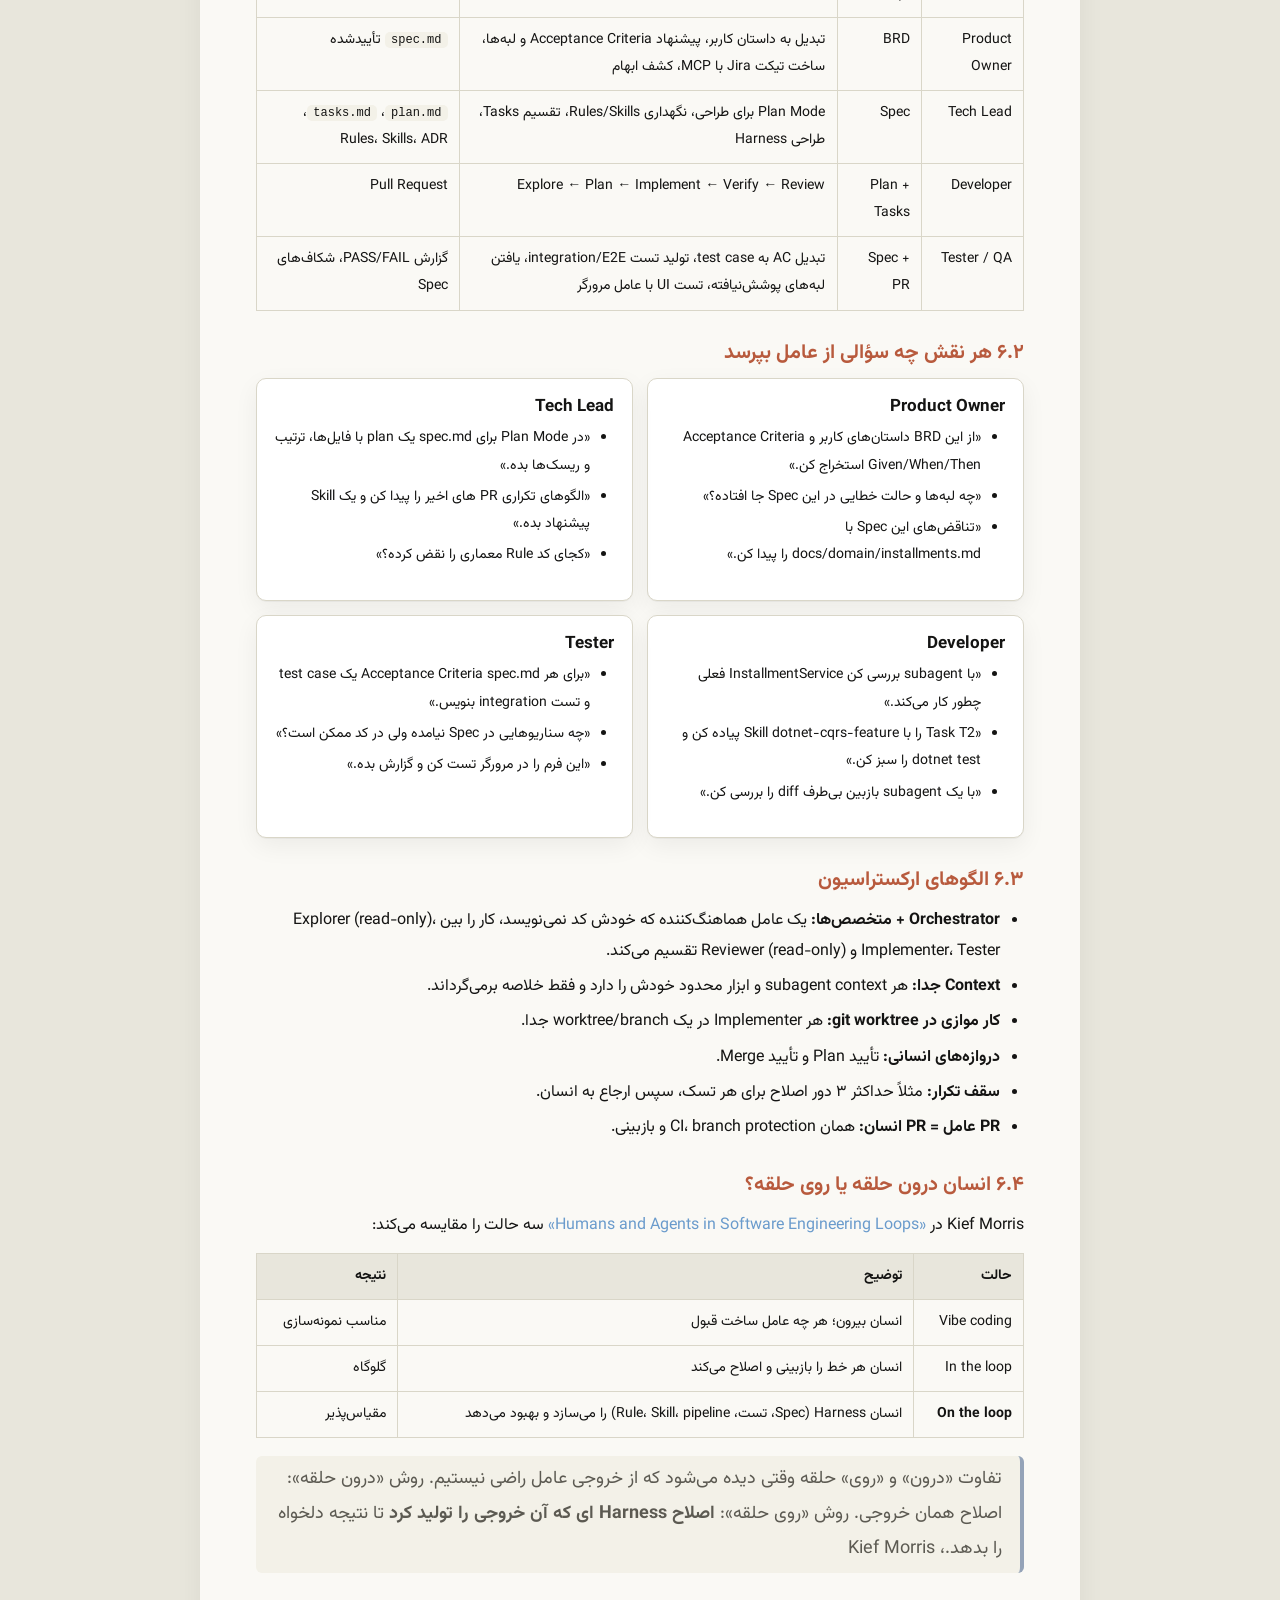
==== commit a63f8ef4: "Prefer English technical terms in slide titles Keep explanations in Persian where natural, but use C" ====
--- a/handbook.html
+++ b/handbook.html
@@ -3,7 +3,7 @@
 <head>
 <meta charset="utf-8" />
 <meta name="viewport" content="width=device-width, initial-scale=1" />
-<title>راهنمای جامع برنامه‌نویسی عامل‌محور، Spec، Rule، Skill و تیم</title>
+<title>Agentic Coding Handbook، Spec، Rule، Skill و تیم</title>
 <link rel="stylesheet" href="assets/css/theme.css" />
 <style>
   @page { size: A4; margin: 16mm 14mm 18mm; }
@@ -116,8 +116,8 @@
 <!-- ================= COVER ================= -->
 <section class="cover">
   <span class="badge" style="width:max-content">Handbook · نسخه ۱.۰ · مهر ۱۴۰۵</span>
-  <h1 style="margin-top:16px">راهنمای جامع برنامه‌نویسی عامل‌محور</h1>
-  <div class="sub">Spec، Rule، Skill و ارکستراسیون تیم نرم‌افزار با عامل‌های هوش مصنوعی</div>
+  <h1 style="margin-top:16px">Agentic Coding Handbook</h1>
+  <div class="sub">Spec, Rule, Skill, Context, Harness &amp; team orchestration</div>
   <div class="meta">از نیازمندی کسب‌وکار ← Product Owner ← Tech Lead ← Developer ← Tester<br/>
   Cursor · Claude Code · GitHub Copilot · Codex · Kiro · Spec Kit<br/>
   <span class="ltr" style="direction:ltr">github.com/mohammadrezatahmasebi/ai-agentic-meeting</span></div>
@@ -128,17 +128,17 @@
   <h2 class="no-break">فهرست</h2>
   <ol>
     <li><a href="#ch1">چرا الان؟ داده‌ها و پارادوکس بهره‌وری</a></li>
-    <li><a href="#ch2">مفاهیم پایه: LLM، عامل، Context، Harness</a></li>
-    <li><a href="#ch3">چهار artifact: Spec، Rule، Skill و مستندات کسب‌وکار</a></li>
+    <li><a href="#ch2">Core concepts: LLM, Agent, Context, Harness</a></li>
+    <li><a href="#ch3">Four artifacts: Spec, Rule, Skill, Business Doc</a></li>
     <li><a href="#ch4">توسعه مبتنی بر Spec، دیدگاه martinfowler.com</a></li>
-    <li><a href="#ch5">راهنمای عملی نوشتن Spec، Rule و Skill</a></li>
-    <li><a href="#ch6">تیم از A تا Z: نقش‌ها و ارکستراسیون</a></li>
-    <li><a href="#ch7">مقایسه ابزارها و ساختار پوشه</a></li>
-    <li><a href="#ch8">چطور با عامل صحبت کنیم + ضدالگوها</a></li>
-    <li><a href="#ch9">نقشه راه ۳۰/۶۰/۹۰ روزه</a></li>
-    <li><a href="#ch10">پرسش‌های پرتکرار (FAQ)</a></li>
-    <li><a href="#ch11">واژه‌نامه</a></li>
-    <li><a href="#ch12">منابع</a></li>
+    <li><a href="#ch5">How to write Spec, Rule, Skill</a></li>
+    <li><a href="#ch6">Team A to Z: roles &amp; orchestration</a></li>
+    <li><a href="#ch7">Tools comparison &amp; folder structure</a></li>
+    <li><a href="#ch8">How to talk to agents + anti-patterns</a></li>
+    <li><a href="#ch9">30/60/90 roadmap</a></li>
+    <li><a href="#ch10">FAQ</a></li>
+    <li><a href="#ch11">Glossary</a></li>
+    <li><a href="#ch12">References</a></li>
     <li><a href="#appx">پیوست: فایل‌های نمونه کامل</a></li>
   </ol>
   <div class="callout info">
@@ -164,7 +164,7 @@
 </div>
 
 <!-- ================= CH2 ================= -->
-<h2 id="ch2">۲. مفاهیم پایه: LLM، عامل، Context، Harness</h2>
+<h2 id="ch2">۲. Core concepts: LLM, Agent, Context, Harness</h2>
 
 <h3>۲.۱ تفاوت LLM، دستیار کدنویسی و عامل</h3>
 <table class="compare">
@@ -177,11 +177,11 @@
 </table>
 <p>جمله کلیدی: <b>Agent = Model + Harness</b> (Birgitta Böckeler، martinfowler.com). یعنی «کدام مدل بهتر است» فقط نیمی از سؤال است؛ نیم دیگر این است که دور مدل چه ساخته‌اید.</p>
 
-<h3>۲.۲ حلقه عامل</h3>
+<h3>۲.۲ Agent Loop</h3>
 <p>عامل در یک حلقه کار می‌کند: <b>هدف</b> را دریافت می‌کند، <b>برنامه</b> می‌ریزد، <b>ابزار</b> اجرا می‌کند (خواندن/جستجو/ویرایش فایل، ترمینال، تست، مرورگر)، <b>نتیجه</b> را مشاهده می‌کند و تا رسیدن به هدف تکرار می‌کند.</p>
 <div class="callout warn"><b>هشدار:</b> اگر معیار موفقیت قطعی (تست، build، lint) ندهید، عامل خودش به کار خودش نمره می‌دهد. ارزیابی خود مدل از «تمام شد» کم‌اعتمادترین سیگنال در حلقه است؛ نتیجه تست قابل‌اعتمادترین.</div>
 
-<h3>۲.۲ب Context چیست؟ (تعریف ساده)</h3>
+<h3>۲.۲ب What is Context?</h3>
 <div class="callout">
   <b>Context</b> = همه اطلاعاتی که مدل <b>همین لحظه</b> می‌تواند ببیند و بر اساس آن‌ها تصمیم بگیرد یا کد بنویسد.
 </div>
@@ -196,7 +196,7 @@
 </ul>
 <p><b>Context Window</b> ظرفیت محدود این «میز کار» است. وقتی پر شود، بخش‌هایی از اطلاعات قدیم یا کم‌اولویت ممکن است از دسترس خارج شوند. به همین دلیل context شلوغ یا بی‌ربط کیفیت را پایین می‌آورد. کار تیم این است که محتوای باارزش را عمداً روی میز نگه دارد و بقیه را بیرون بگذارد، این همان <b>مهندسی زمینه</b> است.</p>
 
-<h3>۲.۳ مهندسی زمینه (Context Engineering)</h3>
+<h3>۲.۳ Context Engineering</h3>
 <div class="quote">«Context engineering یعنی گزینش آنچه مدل می‌بیند، تا نتیجه بهتری بگیرید.»، Bharani Subramaniam، در مقاله «Context Engineering for Coding Agents» نوشته Birgitta Böckeler، martinfowler.com، فوریه ۲۰۲۶</div>
 <p>پنجره context محدود است و هر چیز بی‌ربط کیفیت را پایین می‌آورد. ابزارهای پیکربندی context در عامل‌ها:</p>
 <ul>
@@ -208,10 +208,10 @@
   <li><b>خود کدبیس</b>، Böckeler تأکید می‌کند که طراحی کد هم بخشی از context است؛ کد تمیز و یکدست، خروجی بهتر عامل.</li>
 </ul>
 
-<h3>۲.۴ مهار (Harness): راهنماها و حسگرها</h3>
+<h3>۲.۴ Harness: Guides &amp; Sensors</h3>
 <p>در مقاله «Harness engineering for coding agent users» در martinfowler.com، Harness هر چیزی در عامل است جز خود مدل. Harness بیرونی که ما می‌سازیم دو هدف دارد: بالا بردن احتمال درست انجام دادن کار در بار اول، و ایجاد حلقه بازخوردی که تا حد ممکن خطاها را قبل از رسیدن به انسان اصلاح کند.</p>
 <div class="grid-2">
-  <div class="card"><h4>راهنماها (Guides)، قبل از عمل</h4><ul class="small"><li>AGENTS.md و Rules</li><li>Spec و معیار پذیرش</li><li>Skills</li><li>ADR و اسناد معماری</li><li>نمونه کد خوب در ریپو</li></ul></div>
+  <div class="card"><h4>راهنماها (Guides)، قبل از عمل</h4><ul class="small"><li>AGENTS.md و Rules</li><li>Spec و Acceptance Criteria</li><li>Skills</li><li>ADR و اسناد معماری</li><li>نمونه کد خوب در ریپو</li></ul></div>
   <div class="card"><h4>حسگرها (Sensors)، بعد از عمل</h4><ul class="small"><li>Build / Compiler</li><li>Unit و Integration Test</li><li>Linter و Formatter</li><li>تست‌های معماری (مثلاً NetArchTest)</li><li>عامل بازبین read-only</li></ul></div>
 </div>
 
@@ -223,16 +223,16 @@
 </ul>
 
 <!-- ================= CH3 ================= -->
-<h2 id="ch3">۳. چهار artifact: Spec، Rule، Skill و مستندات کسب‌وکار</h2>
+<h2 id="ch3">۳. Four artifacts: Spec, Rule, Skill, Business Doc</h2>
 <img class="chapter-img" src="assets/img/spec-rule-skill.jpg" alt="Spec Rule Skill Docs" />
 <p>مهم‌ترین مفهوم این راهنما: این چهار مورد <b>چیزهای متفاوتی هستند</b> و قاطی کردن آن‌ها رایج‌ترین اشتباه تیم‌هاست.</p>
 
 <table class="compare">
   <tr><th>Artifact</th><th>چیست</th><th>عمر</th><th>کی بارگذاری می‌شود</th><th>مالک</th></tr>
-  <tr><td><span class="pill spec">Spec</span></td><td>توصیف <b>این فیچر/تغییر</b>: هدف، داستان کاربر، معیار پذیرش، Non-goals، لبه‌ها</td><td>به ازای فیچر</td><td>فقط هنگام کار روی همان فیچر</td><td>PO + Tech Lead</td></tr>
+  <tr><td><span class="pill spec">Spec</span></td><td>توصیف <b>این فیچر/تغییر</b>: هدف، داستان کاربر، Acceptance Criteria، Non-goals، لبه‌ها</td><td>به ازای فیچر</td><td>فقط هنگام کار روی همان فیچر</td><td>PO + Tech Lead</td></tr>
   <tr><td><span class="pill rule">Rule</span></td><td>سیاست <b>دائمی</b> پروژه: معماری، نام‌گذاری، تست، امنیت، دستورهای build</td><td>طولانی</td><td>همیشه / با glob / به درخواست عامل</td><td>Tech Lead</td></tr>
   <tr><td><span class="pill skill">Skill</span></td><td><b>رویه</b> قابل‌استفاده مجدد: چطور یک نوع کار را انجام دهیم</td><td>طولانی</td><td>در صورت نیاز، وقتی کار با description جور شود</td><td>Tech Lead + ارشدها</td></tr>
-  <tr><td><span class="pill doc">Business Doc</span></td><td>دانش دامنه: واژه‌نامه، روایت فرایند، BRD، قوانین کسب‌وکار</td><td>طولانی</td><td>خودکار نه؛ از Spec لینک یا در references یک Skill</td><td>PO / تحلیلگر</td></tr>
+  <tr><td><span class="pill doc">Business Doc</span></td><td>دانش دامنه: Glossary، روایت فرایند، BRD، قوانین کسب‌وکار</td><td>طولانی</td><td>خودکار نه؛ از Spec لینک یا در references یک Skill</td><td>PO / تحلیلگر</td></tr>
 </table>
 
 <div class="callout">
@@ -244,7 +244,7 @@
 </div>
 
 <h3>۳.۱ Spec چیست؟</h3>
-<p>Spec قرارداد بین کسب‌وکار، تیم فنی و عامل است، <b>قبل</b> از نوشتن کد. در محل <code>specs/NNN-feature/spec.md</code> قرار می‌گیرد، در git نسخه‌بندی می‌شود و در PR بازبینی می‌شود. مهم‌ترین بخش آن <b>معیار پذیرش قابل تست</b> است؛ همین معیارها بعداً تست می‌شوند و حسگر عامل را تشکیل می‌دهند.</p>
+<p>Spec قرارداد بین کسب‌وکار، تیم فنی و عامل است، <b>قبل</b> از نوشتن کد. در محل <code>specs/NNN-feature/spec.md</code> قرار می‌گیرد، در git نسخه‌بندی می‌شود و در PR بازبینی می‌شود. مهم‌ترین بخش آن <b>Acceptance Criteria قابل تست</b> است؛ همین معیارها بعداً تست می‌شوند و حسگر عامل را تشکیل می‌دهند.</p>
 
 <h3>۳.۲ Rule چیست؟</h3>
 <p>Rule دستورالعمل دائمی است که عامل در تقریباً هر ویرایش مرتبط رعایت می‌کند. چون Rule ها همیشه (یا با هر فایل منطبق) در context بارگذاری می‌شوند، <b>هر کلمه اضافه هزینه دائمی دارد</b>. پس کوتاه، دستوری و دائمی بنویسید. محل‌ها: <code>AGENTS.md</code>، <code>.cursor/rules/*.mdc</code>، <code>CLAUDE.md</code>، <code>.github/copilot-instructions.md</code>.</p>
@@ -265,8 +265,8 @@
   <p><b>مثال:</b> «اقساط معوق بیش از ۳۰ روز باید پیگیری شوند.»</p>
   <ul>
     <li>✓ در <b>مستند دامنه</b> (<code>docs/domain/installments.md</code>)، حقیقت برای انسان‌ها</li>
-    <li>✓ در <b>Spec</b> فیچر مربوط، به‌شکل معیار پذیرش Given/When/Then</li>
-    <li>✓ اختیاری: در <code>references/</code> یک Skill، اگر عامل‌ها مکرر به واژه‌نامه دامنه نیاز دارند</li>
+    <li>✓ در <b>Spec</b> فیچر مربوط، به‌شکل Acceptance Criteria Given/When/Then</li>
+    <li>✓ اختیاری: در <code>references/</code> یک Skill، اگر عامل‌ها مکرر به Glossary دامنه نیاز دارند</li>
     <li>✗ در <code>.cursor/rules</code> یا <code>AGENTS.md</code>، <b>مگر</b> اینکه قرارداد دائمی کدنویسی باشد، مثل «فیلدهای پولی همیشه <code>decimal</code>»</li>
   </ul>
 </div>
@@ -284,11 +284,11 @@
 
 <table class="compare">
   <tr><th>جمله</th><th>کجا؟</th></tr>
-  <tr><td>اقساط معوق بیش از ۳۰ روز follow-up شوند</td><td><span class="pill doc">Doc</span> + <span class="pill spec">Spec</span> (معیار پذیرش)</td></tr>
+  <tr><td>اقساط معوق بیش از ۳۰ روز follow-up شوند</td><td><span class="pill doc">Doc</span> + <span class="pill spec">Spec</span> (Acceptance Criteria)</td></tr>
   <tr><td>Domain نباید به Infrastructure وابسته باشد</td><td><span class="pill rule">Rule</span></td></tr>
   <tr><td>مراحل افزودن فیچر CQRS با MediatR</td><td><span class="pill skill">Skill</span></td></tr>
   <tr><td>در این اسپرینت endpoint پیگیری اقساط بساز</td><td><span class="pill spec">Spec</span></td></tr>
-  <tr><td>واژه‌نامه: قسط، بیمه‌نامه، فروشنده، معوق</td><td><span class="pill doc">Doc</span></td></tr>
+  <tr><td>Glossary: قسط، بیمه‌نامه، فروشنده، معوق</td><td><span class="pill doc">Doc</span></td></tr>
   <tr><td>رمز و connection string هرگز در کد</td><td><span class="pill rule">Rule</span> (+ Hook برای اسکن secret)</td></tr>
 </table>
 
@@ -297,7 +297,7 @@
   <tr><th></th><th>Rules</th><th>Skills</th></tr>
   <tr><td>هدف</td><td>استاندارد و قرارداد کدنویسی</td><td>آموزش قابلیت یا گردش‌کار تخصصی</td></tr>
   <tr><td>بارگذاری</td><td>همیشه یا با glob (کل متن)</td><td>در صورت نیاز، تدریجی</td></tr>
-  <tr><td>محتوا</td><td>فقط دستورالعمل</td><td>دستورالعمل + اسکریپت + مثال + منابع</td></tr>
+  <tr><td>محتوا</td><td>فقط دستورالعمل</td><td>دستورالعمل + اسکریپت + مثال + References</td></tr>
   <tr><td>طول</td><td>کوتاه</td><td>می‌تواند مفصل باشد</td></tr>
   <tr><td>قابلیت حمل</td><td>فرمت متفاوت به ازای هر ابزار</td><td>استاندارد باز واحد</td></tr>
   <tr><td>نشانه جابه‌جایی</td><td>Rule شبیه آموزش گام‌به‌گام شد ← Skill کن</td><td>Skill همیشه لازم و کوتاه است ← Rule کن</td></tr>
@@ -343,7 +343,7 @@
 <h3>۴.۶ SDD چطور به تیم ما کمک می‌کند</h3>
 <ol>
   <li><b>هم‌راستایی زودهنگام:</b> PO و Tech Lead قبل از مصرف توکن و وقت توسعه توافق می‌کنند.</li>
-  <li><b>دروازه کیفیت:</b> معیار پذیرش ← تست ← حسگر خودکار عامل.</li>
+  <li><b>دروازه کیفیت:</b> Acceptance Criteria ← تست ← حسگر خودکار عامل.</li>
   <li><b>کاهش دوباره‌کاری:</b> کمتر «عامل چیز اشتباهی ساخت».</li>
   <li><b>تحویل صریح بین نقش‌ها:</b> BRD ← Spec ← Plan ← Tasks ← کد ← تست.</li>
   <li><b>بازبینی بهتر:</b> بازبین در برابر Spec چک می‌کند، نه حافظه یا حدس.</li>
@@ -369,14 +369,14 @@
 </ul>
 
 <!-- ================= CH5 ================= -->
-<h2 id="ch5">۵. راهنمای عملی نوشتن Spec، Rule و Skill</h2>
+<h2 id="ch5">۵. How to write Spec, Rule, Skill</h2>
 
 <h3>۵.۱ نوشتن <span class="pill spec">Spec</span></h3>
 <h4>قالب حداقلی</h4>
 <ol>
   <li><b>هدف</b>، یک پاراگراف درباره نتیجه</li>
   <li><b>داستان‌های کاربر</b>، «به‌عنوان ... می‌خواهم ... تا ...»</li>
-  <li><b>معیار پذیرش</b>، Given/When/Then یا چک‌لیست؛ <u>قابل تست</u></li>
+  <li><b>Acceptance Criteria</b>، Given/When/Then یا چک‌لیست؛ <u>قابل تست</u></li>
   <li><b>خارج از محدوده</b>، جلوی کار اضافه عامل را می‌گیرد</li>
   <li><b>قوانین دامنه مرتبط</b>، نقل کوتاه یا لینک به <code>docs/domain</code></li>
   <li><b>لبه‌ها و خطاها</b></li>
@@ -385,10 +385,10 @@
 </ol>
 <h4>چک‌لیست کیفیت</h4>
 <ul>
-  <li>☐ هر معیار پذیرش با یک تست یا دمو قابل اثبات است</li>
+  <li>☐ هر Acceptance Criteria با یک تست یا دمو قابل اثبات است</li>
   <li>☐ معماری مفصل اینجا نیست (برود در plan.md یا ADR)</li>
   <li>☐ اندازه یک PR یا اپیک کوتاه است</li>
-  <li>☐ واژه‌ها با واژه‌نامه کسب‌وکار یکی است</li>
+  <li>☐ واژه‌ها با Glossary کسب‌وکار یکی است</li>
   <li>☐ Non-goals صریح است</li>
   <li>☐ بعد از merge، برای فیچر مهم نگه داشته و به‌روز می‌شود</li>
 </ul>
@@ -461,14 +461,14 @@
 <p><b>جریان:</b> تحلیلگر/PO مستندات <code>docs/domain</code> را نگه می‌دارد ← برای هر فیچر معیارهای پذیرش استخراج و در <code>spec.md</code> نوشته می‌شود ← عامل با Spec + Rules + Skills کار می‌کند.</p>
 
 <!-- ================= CH6 ================= -->
-<h2 id="ch6">۶. تیم از A تا Z: نقش‌ها و ارکستراسیون</h2>
+<h2 id="ch6">۶. Team A to Z: roles &amp; orchestration</h2>
 <img class="chapter-img" src="assets/img/team-flow.jpg" alt="Team flow" />
 
 <h3>۶.۱ جریان کامل</h3>
 <table class="compare">
   <tr><th>نقش</th><th>ورودی</th><th>کار با عامل</th><th>خروجی</th></tr>
   <tr><td>کسب‌وکار</td><td>مسئله / فرصت</td><td>خلاصه‌سازی جلسات، پیش‌نویس BRD</td><td><code>docs/domain</code>، BRD</td></tr>
-  <tr><td>Product Owner</td><td>BRD</td><td>تبدیل به داستان کاربر، پیشنهاد معیار پذیرش و لبه‌ها، ساخت تیکت Jira با MCP، کشف ابهام</td><td><code>spec.md</code> تأییدشده</td></tr>
+  <tr><td>Product Owner</td><td>BRD</td><td>تبدیل به داستان کاربر، پیشنهاد Acceptance Criteria و لبه‌ها، ساخت تیکت Jira با MCP، کشف ابهام</td><td><code>spec.md</code> تأییدشده</td></tr>
   <tr><td>Tech Lead</td><td>Spec</td><td>Plan Mode برای طراحی، نگهداری Rules/Skills، تقسیم Tasks، طراحی Harness</td><td><code>plan.md</code>، <code>tasks.md</code>، Rules، Skills، ADR</td></tr>
   <tr><td>Developer</td><td>Plan + Tasks</td><td>Explore ← Plan ← Implement ← Verify ← Review</td><td>Pull Request</td></tr>
   <tr><td>Tester / QA</td><td>Spec + PR</td><td>تبدیل AC به test case، تولید تست integration/E2E، یافتن لبه‌های پوشش‌نیافته، تست UI با عامل مرورگر</td><td>گزارش PASS/FAIL، شکاف‌های Spec</td></tr>
@@ -477,7 +477,7 @@
 <h3>۶.۲ هر نقش چه سؤالی از عامل بپرسد</h3>
 <div class="grid-2">
   <div class="card"><h4>Product Owner</h4><ul class="small">
-    <li>«از این BRD داستان‌های کاربر و معیار پذیرش Given/When/Then استخراج کن.»</li>
+    <li>«از این BRD داستان‌های کاربر و Acceptance Criteria Given/When/Then استخراج کن.»</li>
     <li>«چه لبه‌ها و حالت خطایی در این Spec جا افتاده؟»</li>
     <li>«تناقض‌های این Spec با docs/domain/installments.md را پیدا کن.»</li>
   </ul></div>
@@ -492,7 +492,7 @@
     <li>«با یک subagent بازبین بی‌طرف diff را بررسی کن.»</li>
   </ul></div>
   <div class="card"><h4>Tester</h4><ul class="small">
-    <li>«برای هر معیار پذیرش spec.md یک test case و تست integration بنویس.»</li>
+    <li>«برای هر Acceptance Criteria spec.md یک test case و تست integration بنویس.»</li>
     <li>«چه سناریوهایی در Spec نیامده ولی در کد ممکن است؟»</li>
     <li>«این فرم را در مرورگر تست کن و گزارش بده.»</li>
   </ul></div>
@@ -538,7 +538,7 @@
 </table>
 
 <!-- ================= CH7 ================= -->
-<h2 id="ch7">۷. مقایسه ابزارها و ساختار پوشه</h2>
+<h2 id="ch7">۷. Tools comparison &amp; folder structure</h2>
 <h3>۷.۱ ماتریس ابزارها (۲۰۲۶)</h3>
 <table class="compare">
   <tr><th>ابزار</th><th>رابط</th><th>مدل‌ها</th><th>نقطه قوت</th><th>مناسب برای</th></tr>
@@ -591,13 +591,13 @@
 <p>مهم‌تر از انتخاب ابزار: Harness شما (AGENTS.md، Specs، Skills، تست‌ها) بین ابزارها <b>قابل انتقال</b> است و شما را به یک فروشنده وابسته نمی‌کند.</p>
 
 <!-- ================= CH8 ================= -->
-<h2 id="ch8">۸. چطور با عامل صحبت کنیم + ضدالگوها</h2>
+<h2 id="ch8">۸. How to talk to agents + anti-patterns</h2>
 <h3>۸.۱ آناتومی پرامپت خوب</h3>
 <ol>
   <li><b>هدف:</b> چه نتیجه‌ای؟ (نه فقط «درستش کن»)</li>
   <li><b>Context:</b> Spec، فایل‌های مرتبط، کد مشابه موجود، تیکت</li>
   <li><b>محدودیت‌ها:</b> چه چیزی تغییر نکند، Non-goals، الگوی موجود</li>
-  <li><b>تأیید:</b> چطور بفهمیم درست است؟ تست، build، معیار پذیرش</li>
+  <li><b>تأیید:</b> چطور بفهمیم درست است؟ تست، build، Acceptance Criteria</li>
   <li><b>خروجی:</b> Plan؟ PR؟ خلاصه؟ قالب مشخص</li>
   <li><b>حالت:</b> اول Plan Mode، بعد اجرا</li>
 </ol>
@@ -611,8 +611,8 @@
 ۲. در Plan Mode فایل‌ها و ترتیب را پیشنهاد بده و صبر کن تا تأیید کنم.<br/>
 ۳. از Skill <code>dotnet-cqrs-feature</code> پیروی کن.<br/>
 ۴. به Domain و جدول‌های موجود دست نزن؛ ارسال پیامک خارج از محدوده است.<br/>
-۵. هر معیار پذیرش ۱ تا ۴ باید یک unit test داشته باشد؛ <code>dotnet test</code> سبز.<br/>
-۶. در پایان خلاصه تغییرات و نگاشت معیار پذیرش به تست بده.</div>
+۵. هر Acceptance Criteria ۱ تا ۴ باید یک unit test داشته باشد؛ <code>dotnet test</code> سبز.<br/>
+۶. در پایان خلاصه تغییرات و نگاشت Acceptance Criteria به تست بده.</div>
 
 <h3>۸.۳ ترفندهای کاربردی</h3>
 <ul>
@@ -636,21 +636,21 @@
 </table>
 
 <!-- ================= CH9 ================= -->
-<h2 id="ch9">۹. نقشه راه ۳۰/۶۰/۹۰ روزه</h2>
+<h2 id="ch9">۹. 30/60/90 roadmap</h2>
 <table class="compare">
   <tr><th>بازه</th><th>اقدامات</th><th>معیار موفقیت</th></tr>
   <tr><td><b>۳۰ روز</b></td><td>AGENTS.md برای ۲ سرویس پایلوت؛ ۲ Rule (معماری، تست)؛ آموزش Plan Mode و subagent؛ ثبت داده پایه</td><td>همه اعضای پایلوت حداقل ۵ تسک با Plan Mode</td></tr>
-  <tr><td><b>۶۰ روز</b></td><td>۳ Skill مشترک (CQRS، migration، تست)؛ اولین فیچر کامل با Spec؛ subagent بازبین قبل از PR؛ Hook برای build/test</td><td>یک فیچر end-to-end با Spec و معیار پذیرش پوشش‌داده‌شده</td></tr>
+  <tr><td><b>۶۰ روز</b></td><td>۳ Skill مشترک (CQRS، migration، تست)؛ اولین فیچر کامل با Spec؛ subagent بازبین قبل از PR؛ Hook برای build/test</td><td>یک فیچر end-to-end با Spec و Acceptance Criteria پوشش‌داده‌شده</td></tr>
   <tr><td><b>۹۰ روز</b></td><td>SDD برای همه فیچرهای جدید؛ spec-anchored برای ماژول‌های اصلی؛ کتابخانه Skill تیمی؛ بازنگری داده‌ها</td><td>مقایسه lead time، نرخ باگ و دوباره‌کاری با پایه</td></tr>
 </table>
 <p><b>نقش‌ها:</b> Champion (پیشگام و پاسخ‌گوی سؤالات)، Tech Lead (مالک Harness)، Manager (حمایت، بودجه و اندازه‌گیری).</p>
 <p><b>چه چیزی اندازه بگیریم:</b> lead time تا merge، نرخ باگ پس از انتشار، تعداد دور بازبینی PR، درصد فیچرهای دارای Spec، رضایت تیم. یادآوری METR: احساس سرعت با سرعت واقعی یکی نیست.</p>
 
 <!-- ================= CH10 FAQ ================= -->
-<h2 id="ch10">۱۰. پرسش‌های پرتکرار (FAQ)</h2>
+<h2 id="ch10">۱۰. FAQ</h2>
 <div class="faq">
   <div class="item"><h4>۱. آیا AI جای توسعه‌دهندگان را می‌گیرد؟</h4><p>نقش را تغییر می‌دهد، نه حذف. تمرکز از تایپ کد به طراحی، نوشتن Spec، ساخت Harness و بازبینی می‌رود. مسئولیت و مالکیت کد با انسان است.</p></div>
-  <div class="item"><h4>۲. قوانین کسب‌وکار Rule هستند یا Skill یا Spec؟</h4><p>معمولاً هیچ‌کدام از Rule و Skill. جای اصلی‌شان مستندات دامنه است و در هر فیچر به‌شکل معیار پذیرش در Spec می‌آیند. Rule فقط برای قراردادهای دائمی کدنویسی است.</p></div>
+  <div class="item"><h4>۲. قوانین کسب‌وکار Rule هستند یا Skill یا Spec؟</h4><p>معمولاً هیچ‌کدام از Rule و Skill. جای اصلی‌شان مستندات دامنه است و در هر فیچر به‌شکل Acceptance Criteria در Spec می‌آیند. Rule فقط برای قراردادهای دائمی کدنویسی است.</p></div>
   <div class="item"><h4>۳. BRD را داخل AGENTS.md بگذاریم؟</h4><p>خیر. BRD در <code>docs/</code>؛ خلاصه قابل تست مربوط به هر فیچر در Spec. AGENTS.md باید کوتاه بماند.</p></div>
   <div class="item"><h4>۴. Spec-first یا spec-anchored؟</h4><p>با spec-first شروع کنید. برای ماژول‌های اصلی و پرتغییر، Spec را بعد از merge نگه دارید و با هر تغییر به‌روز کنید (spec-anchored). Spec-as-source فعلاً آزمایشی است.</p></div>
   <div class="item"><h4>۵. چه کسی مالک Spec، Rule و Skill است؟</h4><p>Spec: PO + Tech Lead. Rule: Tech Lead. Skill: Tech Lead و توسعه‌دهندگان ارشد. Doc: PO/تحلیلگر. همه در git و با PR بازبینی می‌شوند.</p></div>
@@ -670,7 +670,7 @@
 </div>
 
 <!-- ================= CH11 GLOSSARY ================= -->
-<h2 id="ch11">۱۱. واژه‌نامه</h2>
+<h2 id="ch11">۱۱. Glossary</h2>
 <table class="compare">
   <tr><th>اصطلاح</th><th>معادل/توضیح فارسی</th></tr>
   <tr><td>Agent</td><td>عامل: مدل + ابزار + حلقه تصمیم</td></tr>
@@ -684,7 +684,7 @@
   <tr><td>Rule</td><td>قانون دائمی پروژه برای عامل</td></tr>
   <tr><td>Skill</td><td>مهارت: رویه قابل بارگذاری در صورت نیاز</td></tr>
   <tr><td>Progressive Disclosure</td><td>بارگذاری تدریجی</td></tr>
-  <tr><td>Acceptance Criteria (AC)</td><td>معیار پذیرش</td></tr>
+  <tr><td>Acceptance Criteria (AC)</td><td>Acceptance Criteria</td></tr>
   <tr><td>SDD</td><td>توسعه مبتنی بر Spec</td></tr>
   <tr><td>Spec-first / anchored / as-source</td><td>Spec اول / Spec لنگرانداخته / Spec به‌عنوان منبع</td></tr>
   <tr><td>Vibe Coding</td><td>کدنویسی حسی بدون ساختار</td></tr>
@@ -700,7 +700,7 @@
 </table>
 
 <!-- ================= CH12 REFS ================= -->
-<h2 id="ch12">۱۲. منابع</h2>
+<h2 id="ch12">۱۲. References</h2>
 <h3>martinfowler.com / Thoughtworks</h3>
 <ul class="refs">
   <li>Birgitta Böckeler، <a href="https://martinfowler.com/articles/exploring-gen-ai/sdd-3-tools.html">Understanding Spec-Driven-Development: Kiro, spec-kit, and Tessl</a></li>
